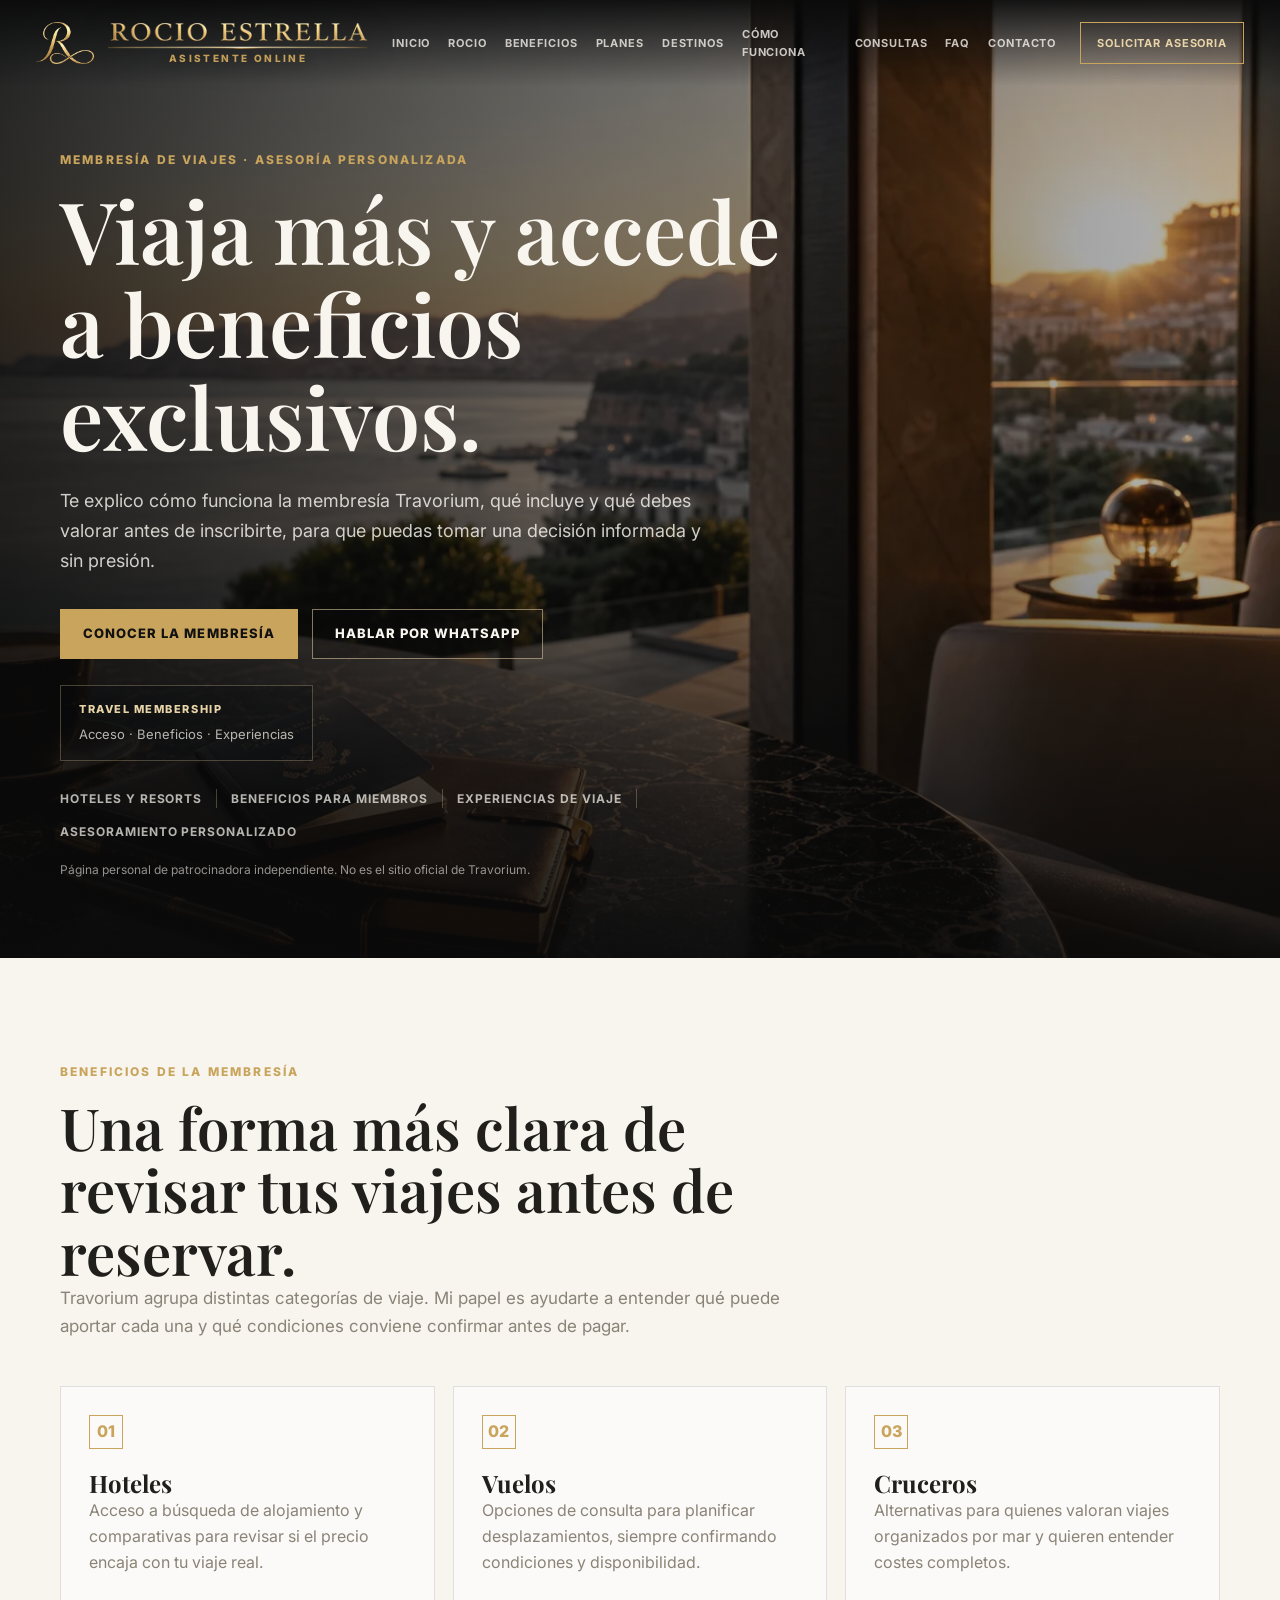
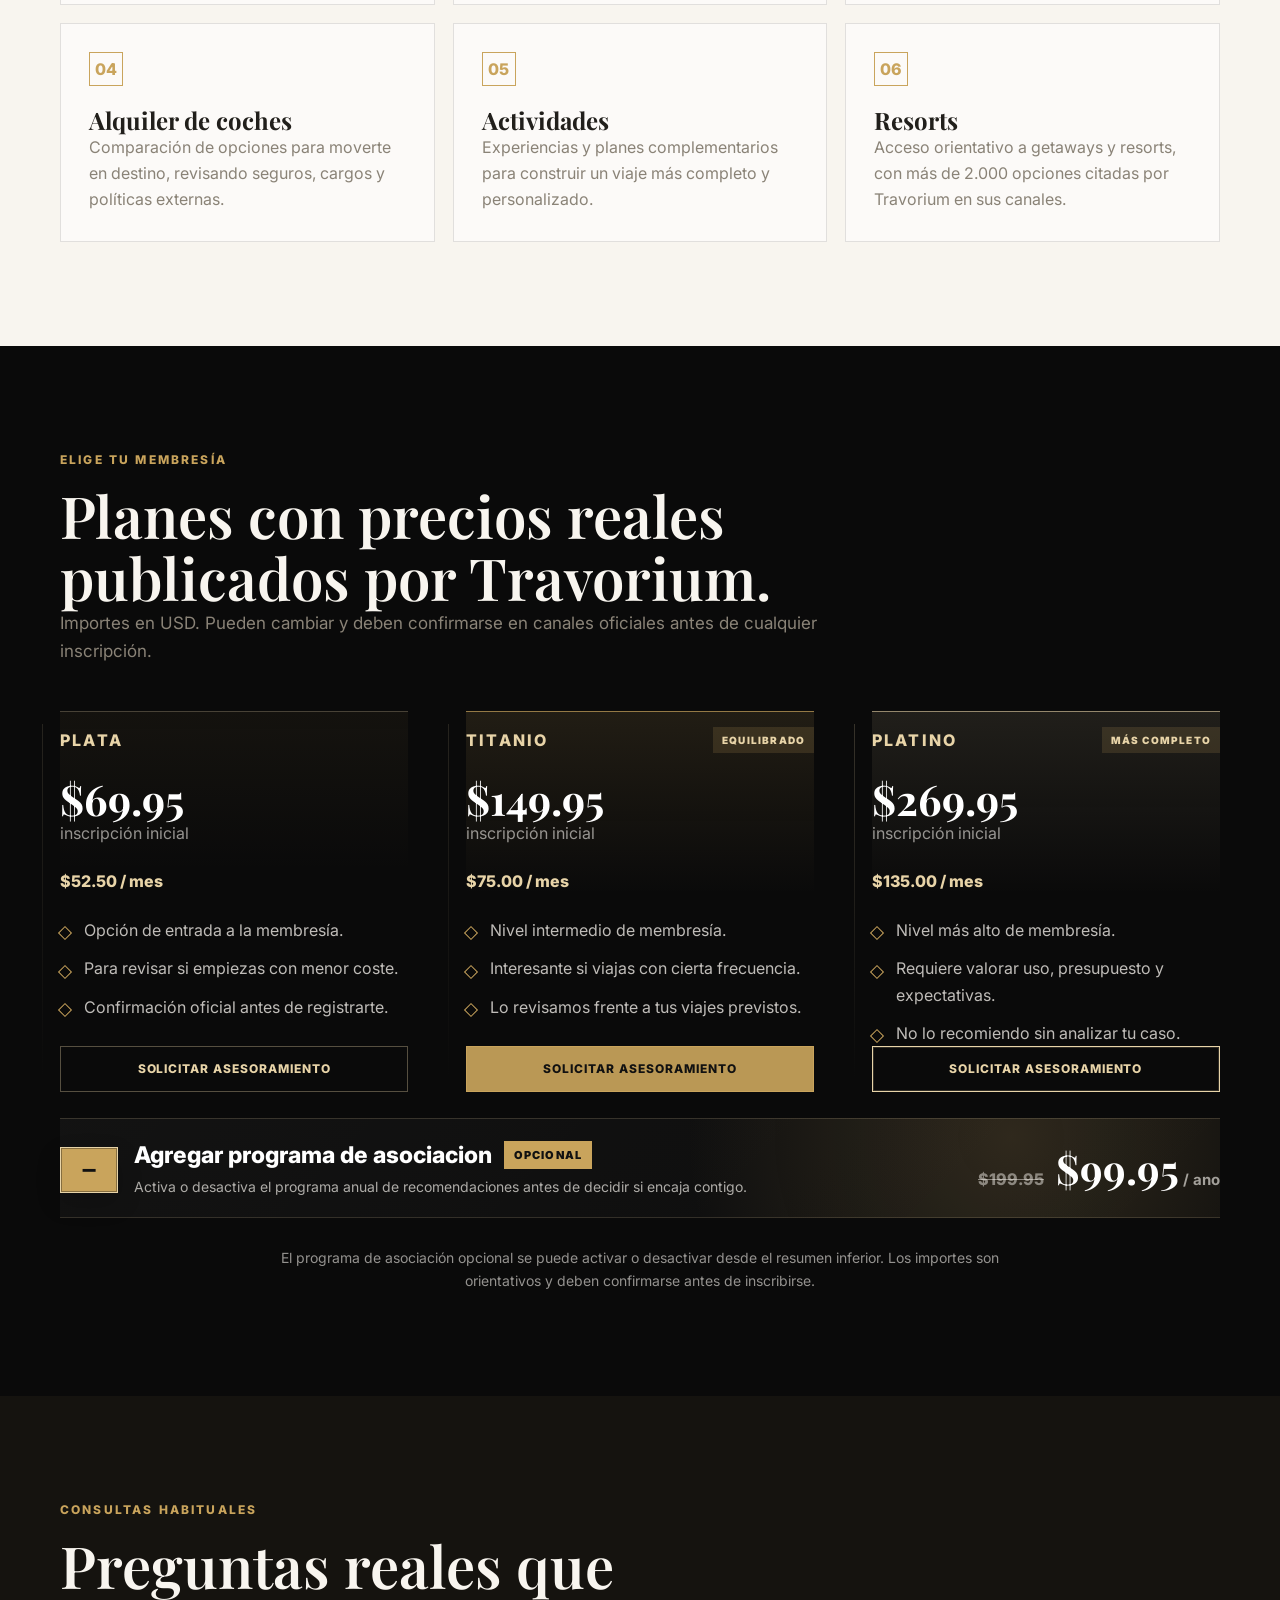
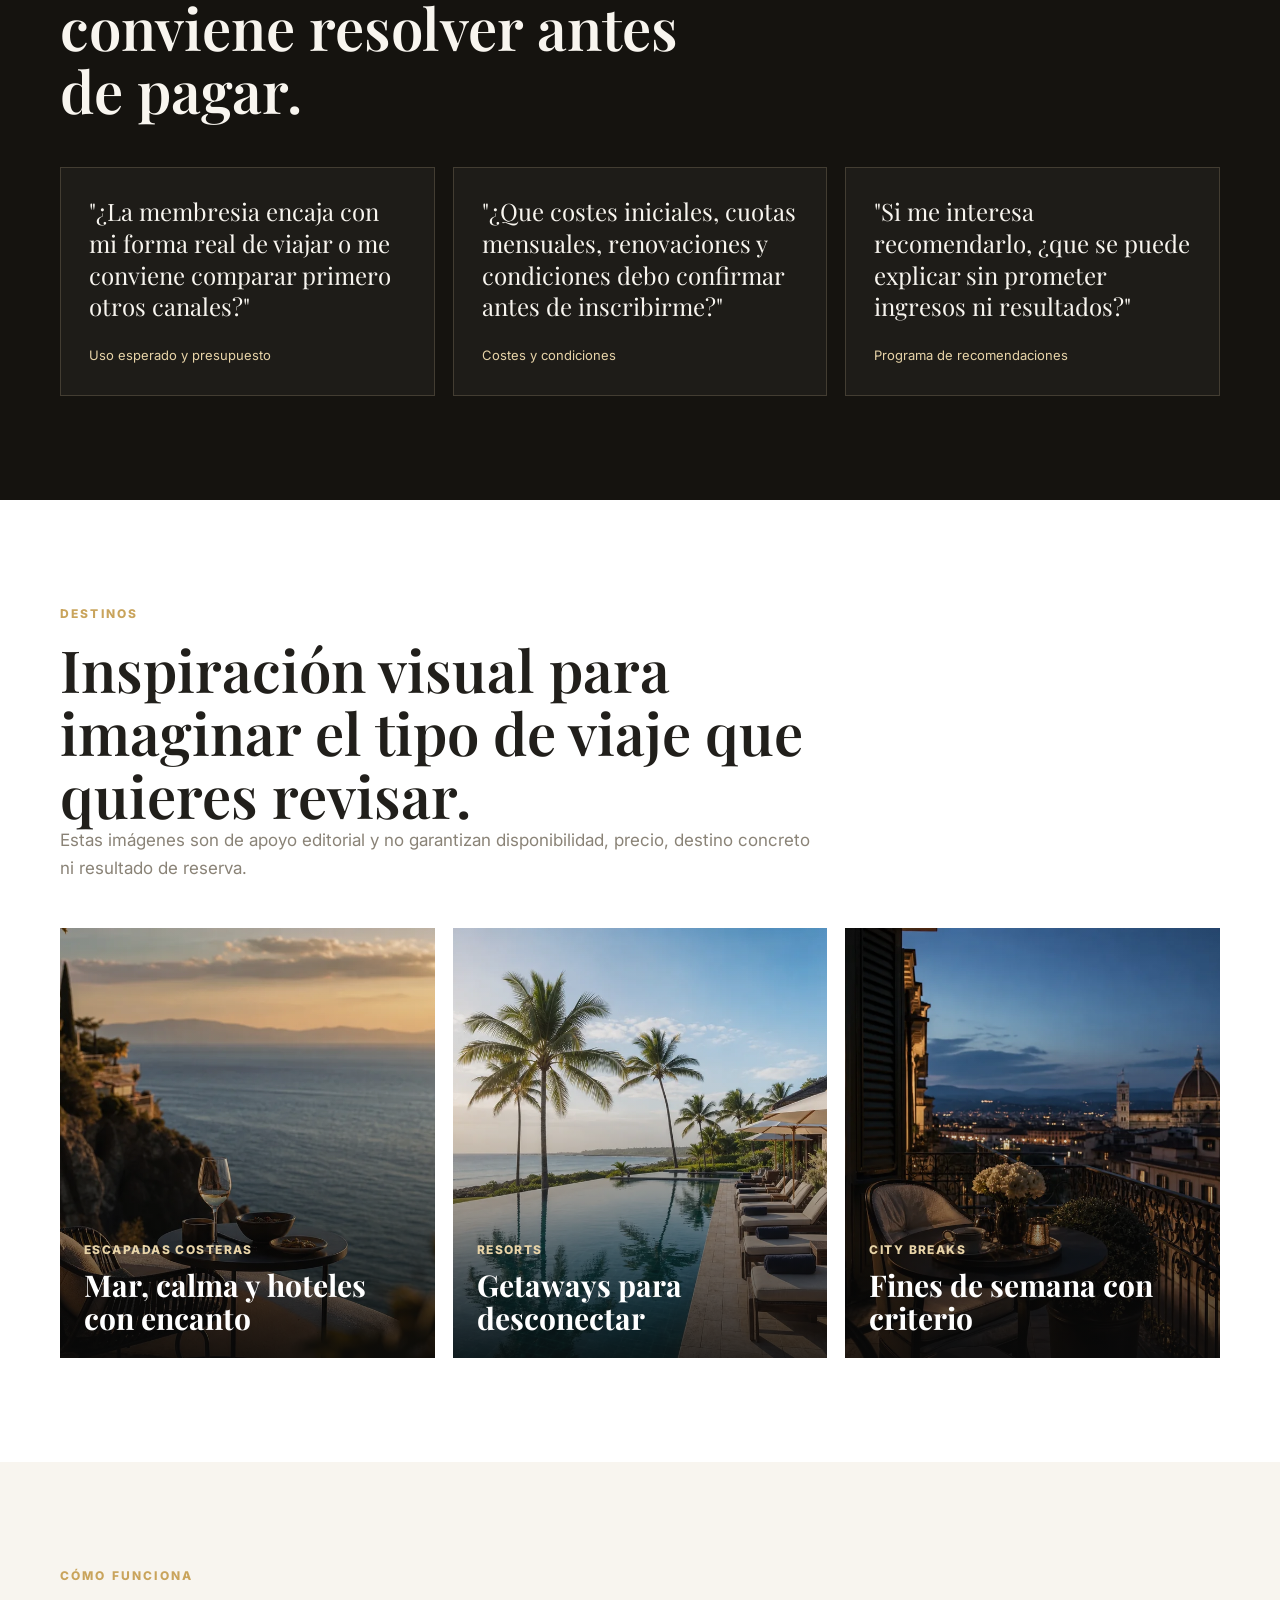
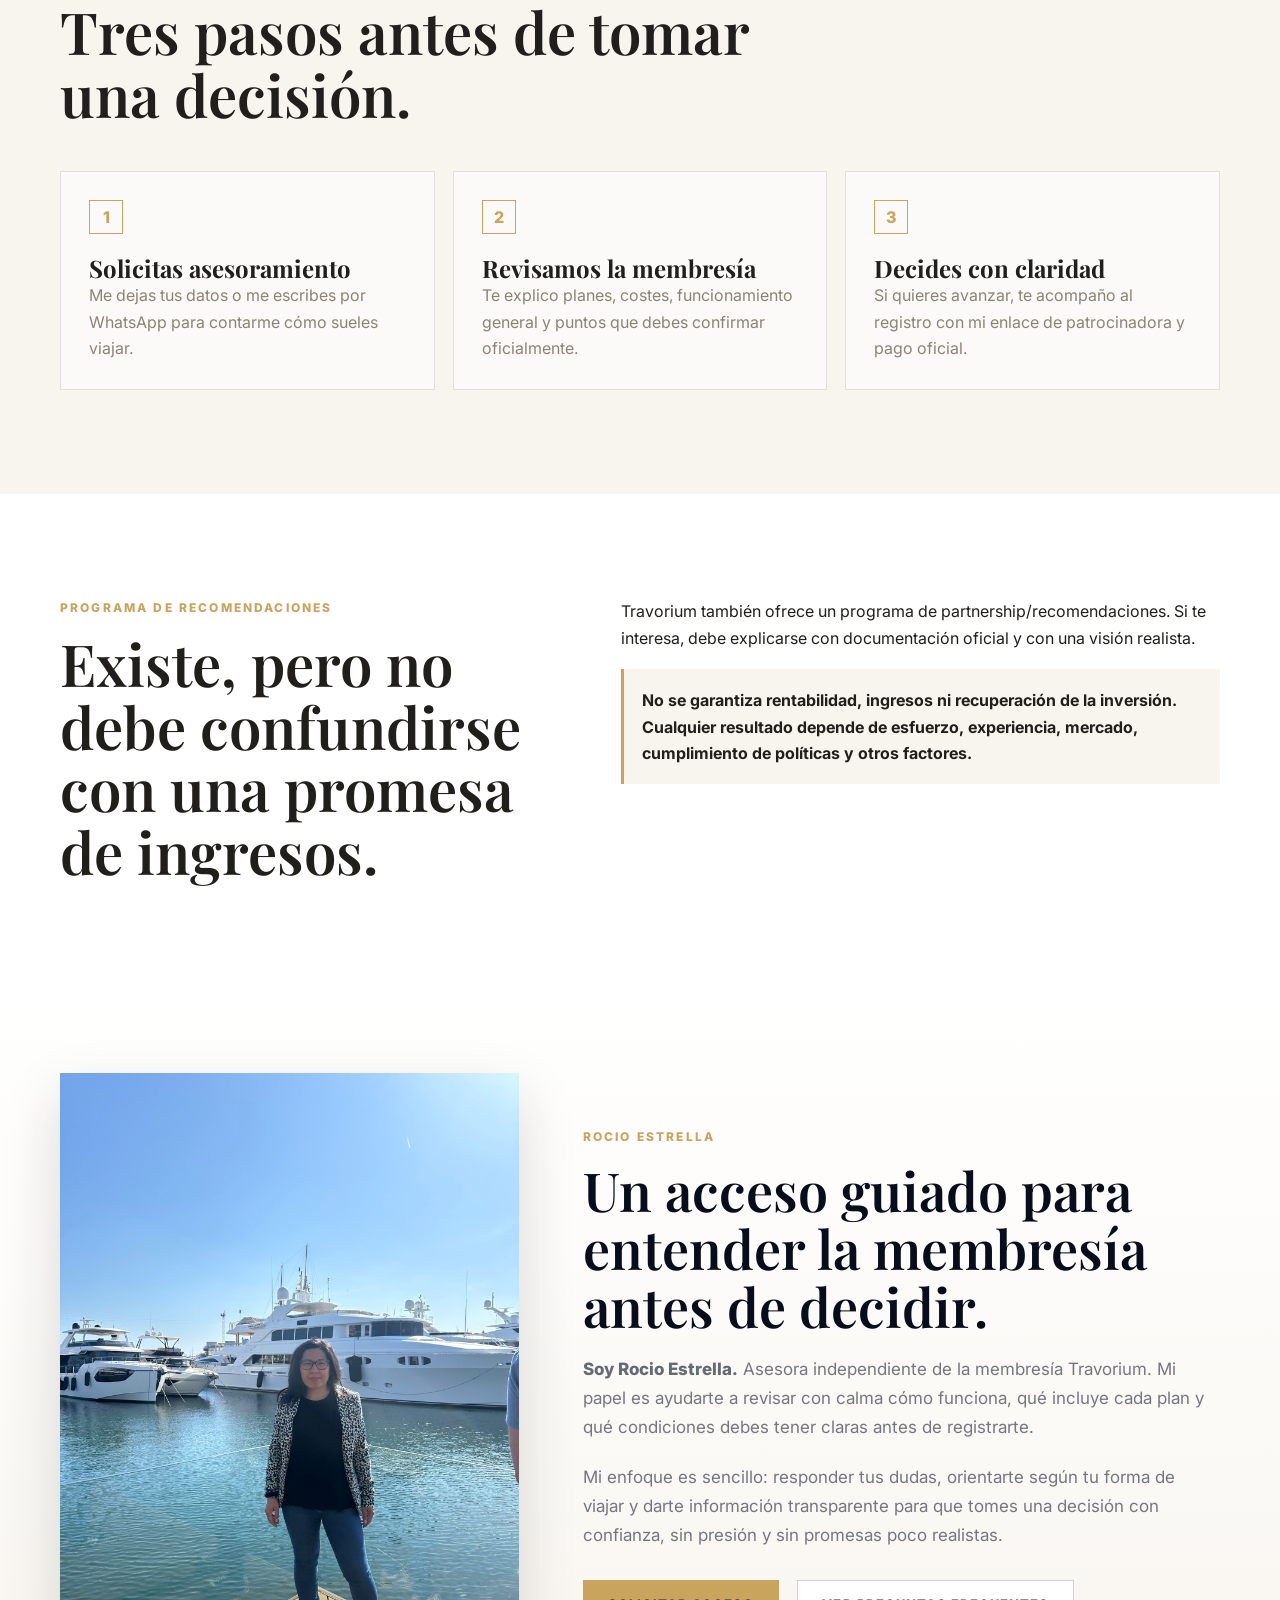
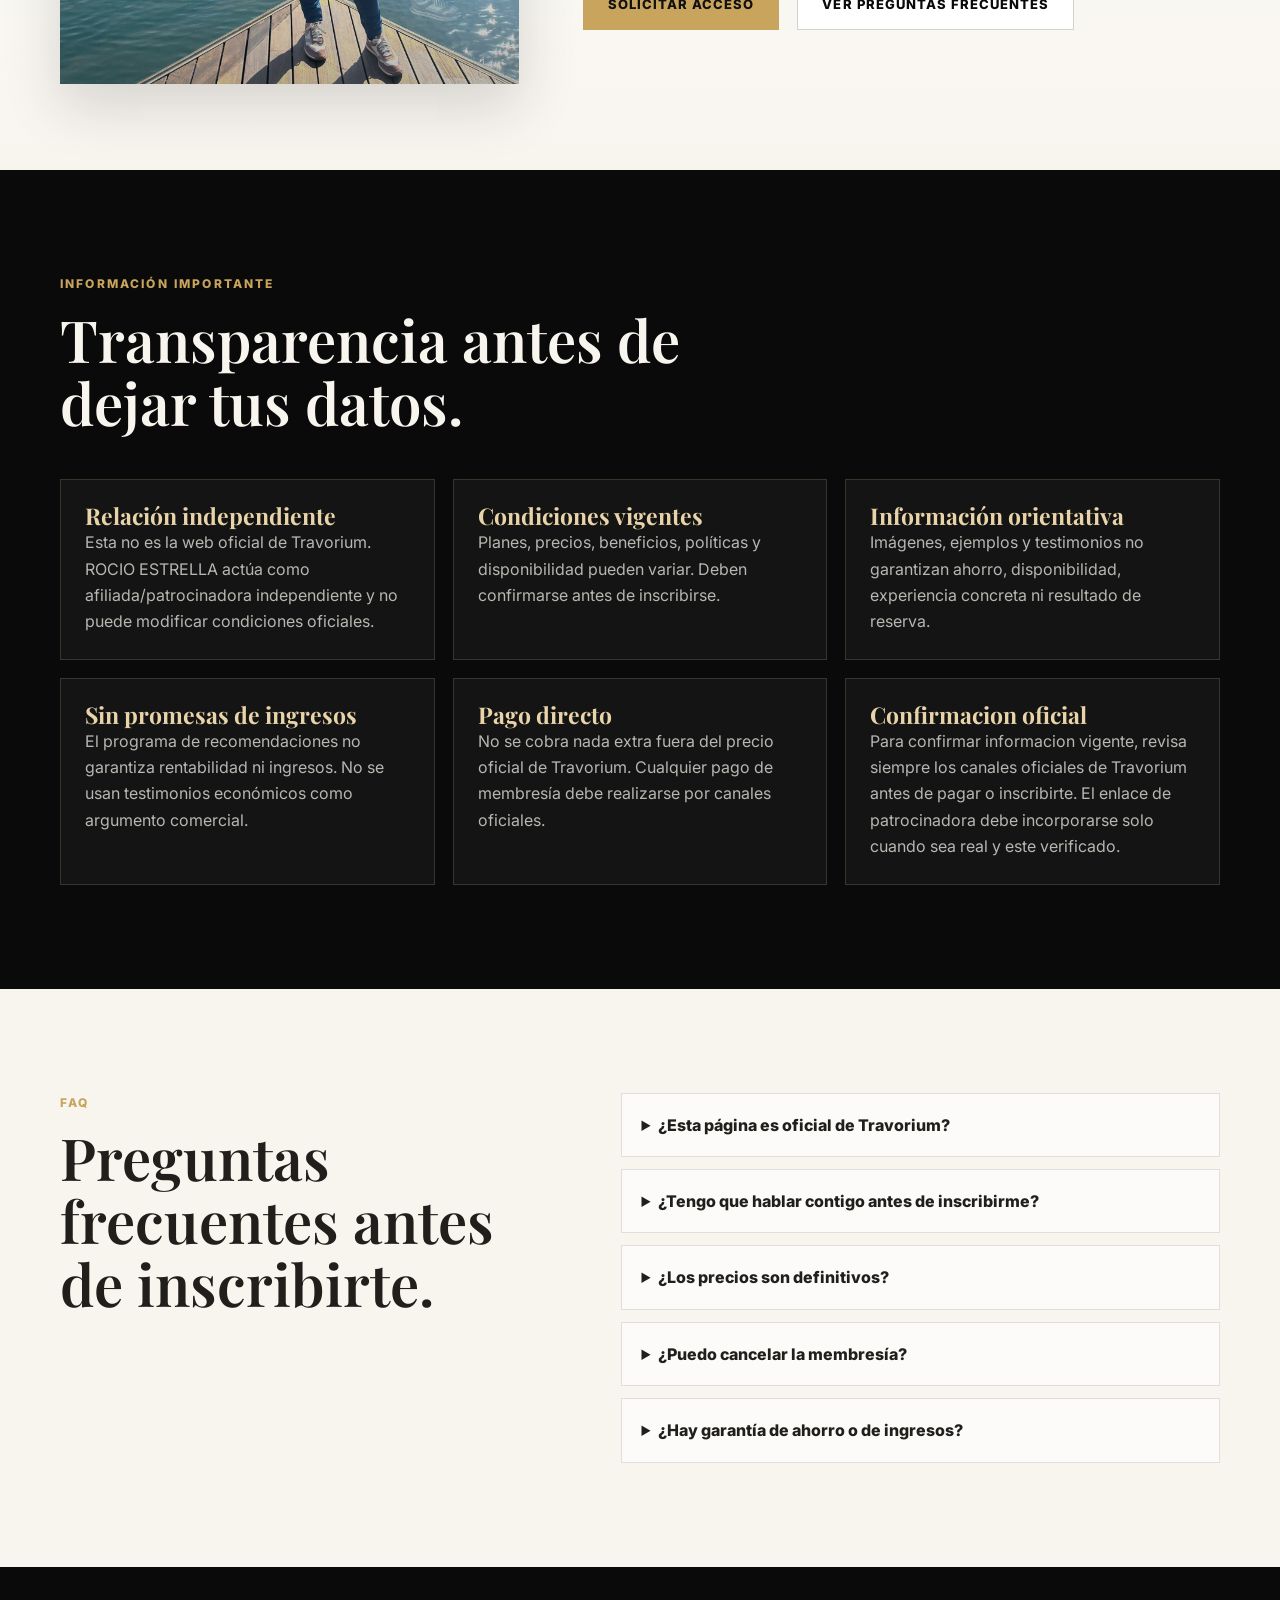
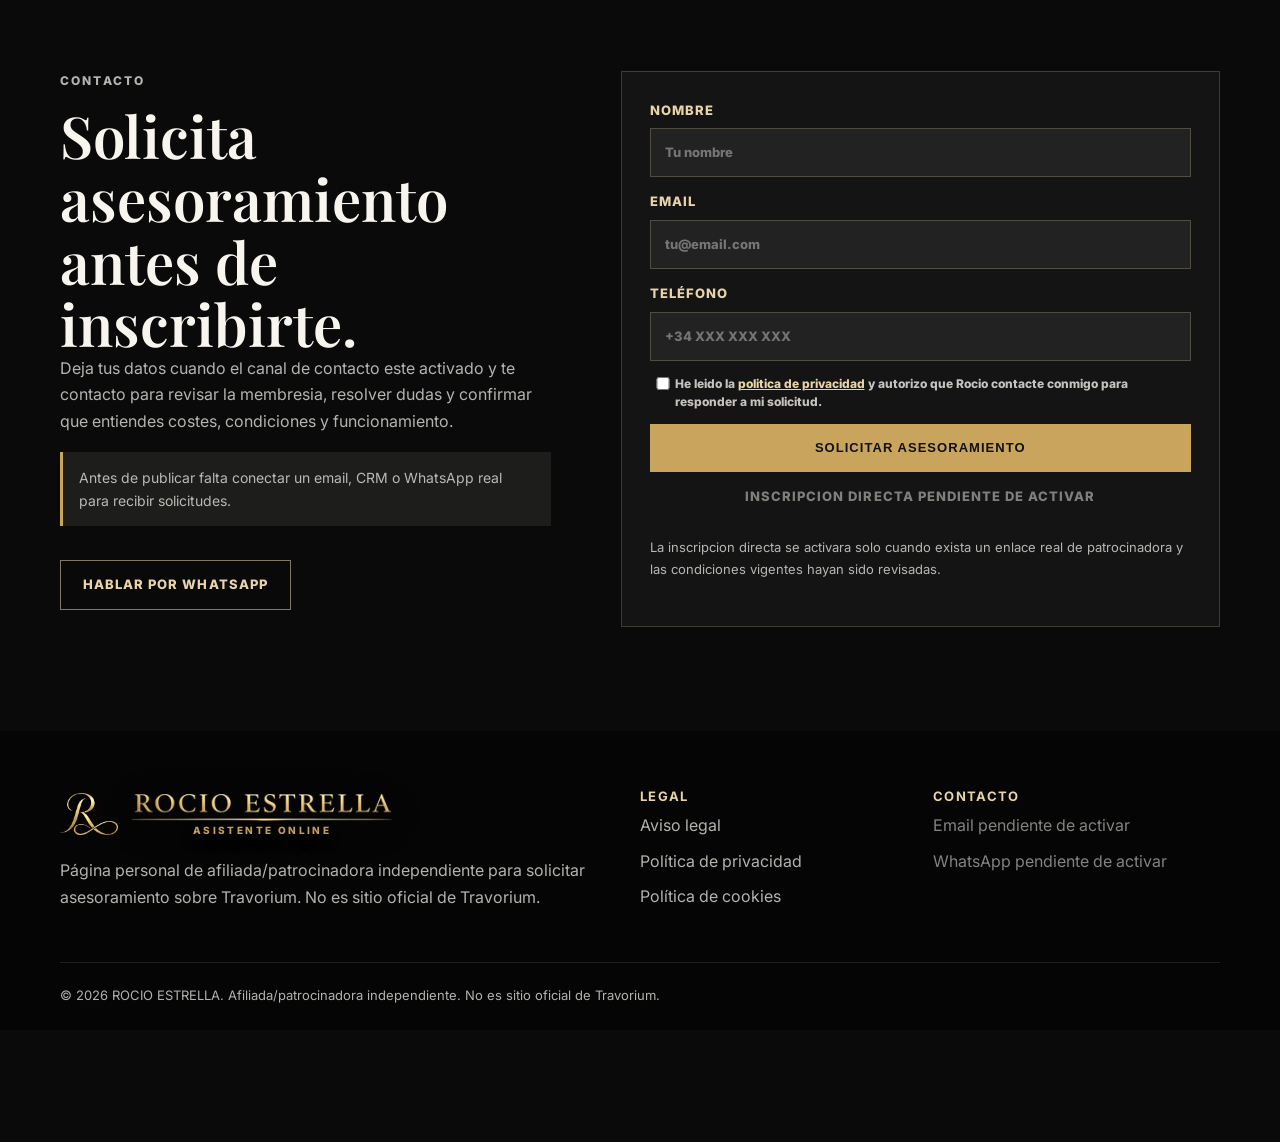
==== index.html @ 83512c73 "Initial Rocio landing" ====
<!DOCTYPE html>
<html lang="es">
<head>
  <meta charset="UTF-8" />
  <meta name="viewport" content="width=device-width, initial-scale=1.0" />
  <title>ROCIO ESTRELLA | Membresía de viajes Travorium</title>
  <meta name="description" content="Landing personal de ROCIO ESTRELLA para solicitar asesoramiento sobre la membresía de viajes Travorium. Sitio de afiliada independiente, no oficial." />
  <link rel="preconnect" href="https://fonts.googleapis.com" />
  <link rel="preconnect" href="https://fonts.gstatic.com" crossorigin />
  <link href="https://fonts.googleapis.com/css2?family=Inter:wght@400;500;600;700;800&family=Playfair+Display:ital,wght@0,500;0,600;1,500&display=swap" rel="stylesheet" />
  <link rel="stylesheet" href="css/style.css?v=20260928-1" />
</head>
<body>
  <!-- Navbar -->
  <header class="site-header" data-header>
    <a class="brand" href="#inicio" aria-label="ROCIO ESTRELLA inicio">
      <span class="brand-mark"><img src="assets/logo-rocio-mark-transparent.png" alt="" /></span>
      <span class="brand-lockup">
        <img class="brand-wordmark" src="assets/logo-rocio-wordmark-transparent.png" alt="ROCIO ESTRELLA" />
        <span class="brand-subtitle">Asistente online</span>
      </span>
    </a>

    <button class="menu-toggle" type="button" aria-label="Abrir menu" aria-expanded="false" data-menu-toggle>
      <span></span><span></span><span></span>
    </button>

    <nav class="main-nav" data-nav>
      <a href="#inicio">Inicio</a>
      <a href="#rocio">Rocio</a>
      <a href="#beneficios">Beneficios</a>
      <a href="#planes">Planes</a>
      <a href="#destinos">Destinos</a>
      <a href="#funciona">Cómo funciona</a>
      <a href="#testimonios">Consultas</a>
      <a href="#faq">FAQ</a>
      <a href="#contacto">Contacto</a>
    </nav>

    <a class="nav-cta" href="#contacto">Solicitar asesoria</a>
  </header>

  <main>
    <!-- Hero -->
    <section class="hero" id="inicio">
      <img class="hero-image" src="assets/hero-travel.webp" alt="Escena elegante de viaje con pasaporte, café y vistas al mar" />
      <div class="hero-overlay"></div>
      <div class="hero-content container">
        <p class="eyebrow">Membresía de viajes · Asesoría personalizada</p>
        <h1>Viaja más y accede a beneficios exclusivos.</h1>
        <p class="hero-copy">Te explico cómo funciona la membresía Travorium, qué incluye y qué debes valorar antes de inscribirte, para que puedas tomar una decisión informada y sin presión.</p>
        <div class="hero-actions">
          <a class="button button-primary" href="#beneficios">Conocer la membresía</a>
          <a class="button button-secondary" href="#" data-whatsapp-link data-whatsapp-number="">Hablar por WhatsApp</a>
        </div>
        <div class="membership-badge" aria-label="Travel membership">
          <span>Travel Membership</span>
          <p>Acceso · Beneficios · Experiencias</p>
        </div>
        <div class="trust-row" aria-label="Beneficios descriptivos de la membresía">
          <span>Hoteles y resorts</span>
          <span>Beneficios para miembros</span>
          <span>Experiencias de viaje</span>
          <span>Asesoramiento personalizado</span>
        </div>
        <p class="hero-disclaimer">Página personal de patrocinadora independiente. No es el sitio oficial de Travorium.</p>
      </div>
    </section>

    <!-- Beneficios -->
    <section class="section section-cream" id="beneficios">
      <div class="container">
        <div class="section-heading">
          <p class="eyebrow">Beneficios de la membresía</p>
          <h2>Una forma más clara de revisar tus viajes antes de reservar.</h2>
          <p>Travorium agrupa distintas categorías de viaje. Mi papel es ayudarte a entender qué puede aportar cada una y qué condiciones conviene confirmar antes de pagar.</p>
        </div>

        <div class="benefit-grid">
          <article>
            <span>01</span>
            <h3>Hoteles</h3>
            <p>Acceso a búsqueda de alojamiento y comparativas para revisar si el precio encaja con tu viaje real.</p>
          </article>
          <article>
            <span>02</span>
            <h3>Vuelos</h3>
            <p>Opciones de consulta para planificar desplazamientos, siempre confirmando condiciones y disponibilidad.</p>
          </article>
          <article>
            <span>03</span>
            <h3>Cruceros</h3>
            <p>Alternativas para quienes valoran viajes organizados por mar y quieren entender costes completos.</p>
          </article>
          <article>
            <span>04</span>
            <h3>Alquiler de coches</h3>
            <p>Comparación de opciones para moverte en destino, revisando seguros, cargos y políticas externas.</p>
          </article>
          <article>
            <span>05</span>
            <h3>Actividades</h3>
            <p>Experiencias y planes complementarios para construir un viaje más completo y personalizado.</p>
          </article>
          <article>
            <span>06</span>
            <h3>Resorts</h3>
            <p>Acceso orientativo a getaways y resorts, con más de 2.000 opciones citadas por Travorium en sus canales.</p>
          </article>
        </div>
      </div>
    </section>

    <!-- Planes -->
    <section class="section dark-section" id="planes">
      <div class="container">
        <div class="section-heading">
          <p class="eyebrow">Elige tu membresía</p>
          <h2>Planes con precios reales publicados por Travorium.</h2>
          <p>Importes en USD. Pueden cambiar y deben confirmarse en canales oficiales antes de cualquier inscripción.</p>
        </div>

        <div class="pricing-panel">
          <div class="plans-grid">
            <article class="plan-card">
              <div class="plan-topline">
                <p class="plan-name">Plata</p>
              </div>
              <strong>$69.95</strong>
              <span>inscripción inicial</span>
              <p class="monthly">$52.50 / mes</p>
              <ul>
                <li>Opción de entrada a la membresía.</li>
                <li>Para revisar si empiezas con menor coste.</li>
                <li>Confirmación oficial antes de registrarte.</li>
              </ul>
              <a class="plan-cta" href="#contacto">Solicitar asesoramiento</a>
            </article>
            <article class="plan-card featured">
              <div class="plan-topline">
                <p class="plan-name">Titanio</p>
                <span>Equilibrado</span>
              </div>
              <strong>$149.95</strong>
              <span>inscripción inicial</span>
              <p class="monthly">$75.00 / mes</p>
              <ul>
                <li>Nivel intermedio de membresía.</li>
                <li>Interesante si viajas con cierta frecuencia.</li>
                <li>Lo revisamos frente a tus viajes previstos.</li>
              </ul>
              <a class="plan-cta" href="#contacto">Solicitar asesoramiento</a>
            </article>
            <article class="plan-card platinum">
              <div class="plan-topline">
                <p class="plan-name">Platino</p>
                <span>Más completo</span>
              </div>
              <strong>$269.95</strong>
              <span>inscripción inicial</span>
              <p class="monthly">$135.00 / mes</p>
              <ul>
                <li>Nivel más alto de membresía.</li>
                <li>Requiere valorar uso, presupuesto y expectativas.</li>
                <li>No lo recomiendo sin analizar tu caso.</li>
              </ul>
              <a class="plan-cta" href="#contacto">Solicitar asesoramiento</a>
            </article>
          </div>

          <article class="association-card price-association-card is-selected">
            <div class="association-option">
              <button class="association-toggle" type="button" aria-pressed="true" data-association-toggle>
                <span class="toggle-symbol" data-toggle-symbol>-</span>
              </button>
              <div>
                <div class="association-title-row">
                  <h3>Agregar programa de asociacion</h3>
                  <span>Opcional</span>
                </div>
                <p>Activa o desactiva el programa anual de recomendaciones antes de decidir si encaja contigo.</p>
              </div>
              <div class="association-price">
                <span class="old-price">$199.95</span>
                <strong>$99.95</strong>
                <small>/ ano</small>
              </div>
            </div>
          </article>

          <p class="pricing-note">El programa de asociación opcional se puede activar o desactivar desde el resumen inferior. Los importes son orientativos y deben confirmarse antes de inscribirse.</p>
        </div>
      </div>
    </section>

    <!-- Consultas habituales -->
    <section class="section testimonial-section" id="testimonios">
      <div class="container">
        <div class="section-heading compact">
          <p class="eyebrow">Consultas habituales</p>
          <h2>Preguntas reales que conviene resolver antes de pagar.</h2>
        </div>
        <div class="testimonial-grid">
          <blockquote>
            <p>"¿La membresia encaja con mi forma real de viajar o me conviene comparar primero otros canales?"</p>
            <cite>Uso esperado y presupuesto</cite>
          </blockquote>
          <blockquote>
            <p>"¿Que costes iniciales, cuotas mensuales, renovaciones y condiciones debo confirmar antes de inscribirme?"</p>
            <cite>Costes y condiciones</cite>
          </blockquote>
          <blockquote>
            <p>"Si me interesa recomendarlo, ¿que se puede explicar sin prometer ingresos ni resultados?"</p>
            <cite>Programa de recomendaciones</cite>
          </blockquote>
        </div>
      </div>
    </section>

    <!-- Destinos -->
    <section class="section destinations-section" id="destinos">
      <div class="container">
        <div class="section-heading">
          <p class="eyebrow">Destinos</p>
          <h2>Inspiración visual para imaginar el tipo de viaje que quieres revisar.</h2>
          <p>Estas imágenes son de apoyo editorial y no garantizan disponibilidad, precio, destino concreto ni resultado de reserva.</p>
        </div>
        <div class="destination-grid">
          <article class="destination-card">
            <img src="assets/destination-coast.webp" alt="Terraza con vistas a la costa mediterránea al atardecer" loading="lazy" />
            <div>
              <span>Escapadas costeras</span>
              <h3>Mar, calma y hoteles con encanto</h3>
            </div>
          </article>
          <article class="destination-card">
            <img src="assets/destination-resort.webp" alt="Resort tropical con piscina y palmeras frente al mar" loading="lazy" />
            <div>
              <span>Resorts</span>
              <h3>Getaways para desconectar</h3>
            </div>
          </article>
          <article class="destination-card">
            <img src="assets/destination-city.webp" alt="Balcón de hotel boutique con vistas a una ciudad europea de noche" loading="lazy" />
            <div>
              <span>City breaks</span>
              <h3>Fines de semana con criterio</h3>
            </div>
          </article>
        </div>
      </div>
    </section>

    <!-- Cómo funciona -->
    <section class="section section-cream" id="funciona">
      <div class="container">
        <div class="section-heading">
          <p class="eyebrow">Cómo funciona</p>
          <h2>Tres pasos antes de tomar una decisión.</h2>
        </div>
        <div class="steps">
          <article>
            <span>1</span>
            <h3>Solicitas asesoramiento</h3>
            <p>Me dejas tus datos o me escribes por WhatsApp para contarme cómo sueles viajar.</p>
          </article>
          <article>
            <span>2</span>
            <h3>Revisamos la membresía</h3>
            <p>Te explico planes, costes, funcionamiento general y puntos que debes confirmar oficialmente.</p>
          </article>
          <article>
            <span>3</span>
            <h3>Decides con claridad</h3>
            <p>Si quieres avanzar, te acompaño al registro con mi enlace de patrocinadora y pago oficial.</p>
          </article>
        </div>
      </div>
    </section>

    <!-- Programa de recomendaciones -->
    <section class="section slim-section">
      <div class="container two-column">
        <div>
          <p class="eyebrow">Programa de recomendaciones</p>
          <h2>Existe, pero no debe confundirse con una promesa de ingresos.</h2>
        </div>
        <div>
          <p>Travorium también ofrece un programa de partnership/recomendaciones. Si te interesa, debe explicarse con documentación oficial y con una visión realista.</p>
          <p class="disclaimer">No se garantiza rentabilidad, ingresos ni recuperación de la inversión. Cualquier resultado depende de esfuerzo, experiencia, mercado, cumplimiento de políticas y otros factores.</p>
        </div>
      </div>
    </section>

    <!-- Rocio Estrella -->
    <section class="section advisor-section" id="rocio">
      <div class="container advisor-layout">
        <figure class="advisor-photo">
          <img src="assets/rocio-marina.jpeg" alt="Rocio Estrella en un puerto deportivo con yates" loading="lazy" />
        </figure>
        <div class="advisor-copy">
          <p class="eyebrow">Rocio Estrella</p>
          <h2>Un acceso guiado para entender la membresía antes de decidir.</h2>
          <p><strong>Soy Rocio Estrella.</strong> Asesora independiente de la membresía Travorium. Mi papel es ayudarte a revisar con calma cómo funciona, qué incluye cada plan y qué condiciones debes tener claras antes de registrarte.</p>
          <p>Mi enfoque es sencillo: responder tus dudas, orientarte según tu forma de viajar y darte información transparente para que tomes una decisión con confianza, sin presión y sin promesas poco realistas.</p>
          <div class="advisor-actions">
            <a class="button button-primary" href="#contacto">Solicitar acceso</a>
            <a class="button button-outline-dark" href="#faq">Ver preguntas frecuentes</a>
          </div>
        </div>
      </div>
    </section>

    <!-- Transparencia -->
    <section class="section transparency" id="transparencia">
      <div class="container">
        <div class="section-heading compact">
          <p class="eyebrow">Información importante</p>
          <h2>Transparencia antes de dejar tus datos.</h2>
        </div>
        <div class="transparency-grid">
          <article><h3>Relación independiente</h3><p>Esta no es la web oficial de Travorium. ROCIO ESTRELLA actúa como afiliada/patrocinadora independiente y no puede modificar condiciones oficiales.</p></article>
          <article><h3>Condiciones vigentes</h3><p>Planes, precios, beneficios, políticas y disponibilidad pueden variar. Deben confirmarse antes de inscribirse.</p></article>
          <article><h3>Información orientativa</h3><p>Imágenes, ejemplos y testimonios no garantizan ahorro, disponibilidad, experiencia concreta ni resultado de reserva.</p></article>
          <article><h3>Sin promesas de ingresos</h3><p>El programa de recomendaciones no garantiza rentabilidad ni ingresos. No se usan testimonios económicos como argumento comercial.</p></article>
          <article><h3>Pago directo</h3><p>No se cobra nada extra fuera del precio oficial de Travorium. Cualquier pago de membresía debe realizarse por canales oficiales.</p></article>
          <article><h3>Confirmacion oficial</h3><p>Para confirmar informacion vigente, revisa siempre los canales oficiales de Travorium antes de pagar o inscribirte. El enlace de patrocinadora debe incorporarse solo cuando sea real y este verificado.</p></article>
        </div>
      </div>
    </section>

    <!-- FAQ -->
    <section class="section section-cream" id="faq">
      <div class="container faq-layout">
        <div>
          <p class="eyebrow">FAQ</p>
          <h2>Preguntas frecuentes antes de inscribirte.</h2>
        </div>
        <div class="faq-list">
          <details>
            <summary>¿Esta página es oficial de Travorium?</summary>
            <p>No. Es una landing personal de ROCIO ESTRELLA como afiliada/patrocinadora independiente. La información oficial debe confirmarse en Travorium.</p>
          </details>
          <details>
            <summary>¿Tengo que hablar contigo antes de inscribirme?</summary>
            <p>No es obligatorio, pero sí recomendable. El objetivo de esta página es que entiendas si la membresía encaja contigo antes de pagar.</p>
          </details>
          <details>
            <summary>¿Los precios son definitivos?</summary>
            <p>Son los precios publicados en la FAQ oficial consultada: Plata, Titanio y Platino. Pueden cambiar y deben confirmarse antes de inscribirte.</p>
          </details>
          <details>
            <summary>¿Puedo cancelar la membresía?</summary>
            <p>Según la FAQ oficial consultada, la cancelación se gestiona desde el backoffice de Travorium. Confirma siempre la política vigente.</p>
          </details>
          <details>
            <summary>¿Hay garantía de ahorro o de ingresos?</summary>
            <p>No. No se debe asumir ahorro garantizado ni ingresos garantizados. Hay que revisar el uso real de viaje y la documentación oficial.</p>
          </details>
        </div>
      </div>
    </section>

    <!-- CTA final -->
    <section class="section final-cta" id="contacto">
      <div class="container contact-grid">
        <div>
          <p class="eyebrow">Contacto</p>
          <h2>Solicita asesoramiento antes de inscribirte.</h2>
          <p>Deja tus datos cuando el canal de contacto este activado y te contacto para revisar la membresia, resolver dudas y confirmar que entiendes costes, condiciones y funcionamiento.</p>
          <p class="form-note">Antes de publicar falta conectar un email, CRM o WhatsApp real para recibir solicitudes.</p>
          <a class="button button-secondary light" href="#" data-whatsapp-link data-whatsapp-number="">Hablar por WhatsApp</a>
        </div>

        <form class="contact-form" action="#" method="post" data-lead-form>
          <label>Nombre
            <input type="text" name="nombre" placeholder="Tu nombre" required />
          </label>
          <label>Email
            <input type="email" name="email" placeholder="tu@email.com" required />
          </label>
          <label>Teléfono
            <input type="tel" name="telefono" placeholder="+34 XXX XXX XXX" required />
          </label>
          <label class="check">
            <input type="checkbox" required />
            <span>He leido la <a href="privacidad.html">politica de privacidad</a> y autorizo que Rocio contacte conmigo para responder a mi solicitud.</span>
          </label>
          <button class="button button-primary full" type="submit">Solicitar asesoramiento</button>
          <p class="form-status" data-form-status role="status" aria-live="polite"></p>
          <span class="direct-link disabled-link">Inscripcion directa pendiente de activar</span>
          <p class="microcopy">La inscripcion directa se activara solo cuando exista un enlace real de patrocinadora y las condiciones vigentes hayan sido revisadas.</p>
        </form>
      </div>
    </section>
  </main>

  <!-- Sticky price summary -->
  <aside class="sticky-price-bar is-selected" aria-label="Resumen orientativo de precio">
    <div class="sticky-price-inner">
      <div class="sticky-plan">
        <span>Membresía Platino</span>
        <strong>$269.95 + $135.00/mes</strong>
      </div>
      <button class="sticky-association-toggle" type="button" aria-pressed="true" data-association-toggle>
        <span data-toggle-symbol>−</span>
        <b data-association-pill>Asociación $99.95/año</b>
      </button>
      <div class="sticky-total" data-price-summary data-base-price="269.95" data-association-price="99.95">
        <span>Total orientativo</span>
        <strong data-total-price>$369.90</strong>
      </div>
      <a class="button button-primary sticky-cta" href="#contacto">Solicitar asesoramiento</a>
    </div>
  </aside>

  <!-- Footer -->
  <footer class="site-footer">
    <div class="container footer-grid">
      <div>
        <a class="brand footer-brand" href="#inicio">
          <span class="brand-mark"><img src="assets/logo-rocio-mark-transparent.png" alt="" /></span>
          <span class="brand-lockup">
            <img class="brand-wordmark" src="assets/logo-rocio-wordmark-transparent.png" alt="ROCIO ESTRELLA" />
            <span class="brand-subtitle">Asistente online</span>
          </span>
        </a>
        <p>Página personal de afiliada/patrocinadora independiente para solicitar asesoramiento sobre Travorium. No es sitio oficial de Travorium.</p>
      </div>
      <div>
        <h3>Legal</h3>
        <a href="aviso-legal.html">Aviso legal</a>
        <a href="privacidad.html">Política de privacidad</a>
        <a href="cookies.html">Política de cookies</a>
      </div>
      <div>
        <h3>Contacto</h3>
        <span class="footer-muted">Email pendiente de activar</span>
        <span class="footer-muted">WhatsApp pendiente de activar</span>
      </div>
    </div>
    <p class="copyright">© 2026 ROCIO ESTRELLA. Afiliada/patrocinadora independiente. No es sitio oficial de Travorium.</p>
  </footer>

  <script src="js/script.js?v=20260928-1"></script>
</body>
</html>
---- css/style.css ----
:root {
  --color-black: #0A0A0A;
  --color-gold: #C9A45C;
  --color-gold-light: #E8D4A8;
  --color-cream: #F8F5EF;
  --color-text-muted: #8A8377;
  --color-ink: #211F1B;
  --color-line: rgba(201, 164, 92, 0.22);
  --font-serif: "Playfair Display", Georgia, serif;
  --font-sans: "Inter", Arial, sans-serif;
}

/* Base */
* { box-sizing: border-box; }
html { scroll-behavior: smooth; }
body {
  margin: 0;
  padding-bottom: 112px;
  background: var(--color-black);
  color: var(--color-ink);
  font-family: var(--font-sans);
  line-height: 1.65;
}

img { max-width: 100%; display: block; }
a { color: inherit; }
.container { width: min(1160px, calc(100% - 40px)); margin: 0 auto; }

/* Navbar */
.site-header {
  position: fixed;
  inset: 0 0 auto;
  z-index: 20;
  display: flex;
  align-items: center;
  gap: 24px;
  padding: 18px 36px;
  color: var(--color-cream);
  background: linear-gradient(to bottom, rgba(10, 10, 10, 0.92), rgba(10, 10, 10, 0.45), transparent);
  transition: background 220ms ease, border-color 220ms ease;
}

.site-header.is-scrolled {
  background: rgba(10, 10, 10, 0.94);
  border-bottom: 1px solid rgba(232, 212, 168, 0.14);
  backdrop-filter: blur(16px);
}

.brand {
  display: inline-grid;
  grid-template-columns: 58px 260px;
  align-items: center;
  gap: 14px;
  text-decoration: none;
  min-width: max-content;
}

.brand-mark {
  width: 58px;
  height: 50px;
  display: grid;
  place-items: center;
  overflow: visible;
}

.brand-mark img {
  width: 100%;
  height: 100%;
  object-fit: contain;
}

.brand-wordmark {
  display: block;
  width: 260px;
  max-width: 36vw;
  height: auto;
  filter: drop-shadow(0 8px 18px rgba(0, 0, 0, 0.32));
}

.brand-lockup {
  display: grid;
  gap: 4px;
  justify-items: center;
}

.brand-subtitle {
  width: 100%;
  color: var(--color-gold);
  font-size: 10px;
  font-weight: 800;
  letter-spacing: 0.24em;
  line-height: 1;
  text-align: center;
  text-transform: uppercase;
  text-shadow: 0 8px 18px rgba(0, 0, 0, 0.32);
}

.main-nav {
  display: flex;
  align-items: center;
  justify-content: center;
  gap: 18px;
  flex: 1;
}

.main-nav a,
.nav-cta {
  color: rgba(248, 245, 239, 0.78);
  font-size: 11px;
  font-weight: 700;
  letter-spacing: 0.08em;
  text-decoration: none;
  text-transform: uppercase;
}

.main-nav a:hover { color: var(--color-gold-light); }
.nav-cta {
  padding: 11px 16px;
  border: 1px solid var(--color-gold);
  color: var(--color-gold-light);
}

.menu-toggle {
  display: none;
  width: 42px;
  height: 42px;
  border: 1px solid rgba(232, 212, 168, 0.3);
  background: transparent;
}

.menu-toggle span {
  display: block;
  width: 18px;
  height: 2px;
  margin: 4px auto;
  background: var(--color-gold-light);
}

/* Hero */
.hero {
  position: relative;
  min-height: 92vh;
  display: grid;
  align-items: end;
  color: var(--color-cream);
  padding: 150px 0 78px;
  overflow: hidden;
}

.hero-image,
.hero-overlay {
  position: absolute;
  inset: 0;
  width: 100%;
  height: 100%;
}

.hero-image {
  object-fit: cover;
}

.hero-overlay {
  background:
    linear-gradient(90deg, rgba(10, 10, 10, 0.86) 0%, rgba(10, 10, 10, 0.56) 46%, rgba(10, 10, 10, 0.28) 100%),
    linear-gradient(0deg, rgba(10, 10, 10, 0.82) 0%, transparent 45%);
}

.hero-content { position: relative; z-index: 1; max-width: 840px; margin-left: max(20px, calc((100vw - 1160px) / 2)); }
.eyebrow {
  margin: 0 0 14px;
  color: var(--color-gold);
  font-size: 12px;
  font-weight: 800;
  letter-spacing: 0.18em;
  text-transform: uppercase;
}

h1, h2, h3 { margin: 0; font-family: var(--font-serif); line-height: 1.08; letter-spacing: 0; }
h1 { max-width: 780px; font-size: clamp(46px, 7vw, 86px); font-weight: 600; }
.hero h1 { max-width: 720px; }
h2 { color: inherit; font-size: clamp(34px, 4.6vw, 58px); font-weight: 600; }
h3 { font-size: 24px; }
p { margin: 0 0 18px; }

.hero-copy {
  max-width: 660px;
  margin-top: 24px;
  color: rgba(248, 245, 239, 0.82);
  font-size: 18px;
}

.hero-actions,
.trust-row {
  display: flex;
  align-items: center;
  flex-wrap: wrap;
  gap: 14px;
}

.hero-actions { margin-top: 34px; }
.button {
  display: inline-flex;
  align-items: center;
  justify-content: center;
  min-height: 48px;
  padding: 13px 22px;
  border: 1px solid transparent;
  font-size: 13px;
  font-weight: 800;
  letter-spacing: 0.08em;
  text-decoration: none;
  text-transform: uppercase;
  cursor: pointer;
}

.button-primary { background: var(--color-gold); color: #111; }
.button-secondary { border-color: rgba(232, 212, 168, 0.55); color: var(--color-cream); background: rgba(10, 10, 10, 0.26); }
.button-outline-dark {
  border-color: rgba(33, 31, 27, 0.2);
  color: var(--color-black);
  background: #fff;
}
.button-subtle {
  min-height: auto;
  padding: 6px 2px;
  border: 0;
  color: rgba(248, 245, 239, 0.6);
  background: transparent;
  font-size: 10px;
  font-weight: 600;
  letter-spacing: 0.04em;
}

.button-subtle:hover {
  color: var(--color-cream);
  text-decoration: underline;
  text-underline-offset: 5px;
}

.button-secondary.light { margin-top: 16px; color: var(--color-gold-light); }
.button.full { width: 100%; }
.button:hover { transform: translateY(-1px); }

.membership-badge {
  width: fit-content;
  max-width: 100%;
  margin-top: 26px;
  padding: 14px 18px;
  border: 1px solid rgba(232, 212, 168, 0.28);
  background: rgba(7, 10, 13, 0.34);
  color: var(--color-cream);
}

.membership-badge span {
  display: block;
  color: var(--color-gold-light);
  font-size: 11px;
  font-weight: 800;
  letter-spacing: 0.14em;
  text-transform: uppercase;
}

.membership-badge p {
  margin: 6px 0 0;
  color: rgba(248, 245, 239, 0.72);
  font-size: 13px;
}

.trust-row {
  margin-top: 28px;
  color: rgba(248, 245, 239, 0.72);
  font-size: 12px;
  font-weight: 700;
  letter-spacing: 0.08em;
  text-transform: uppercase;
}

.trust-row span { padding-right: 14px; border-right: 1px solid rgba(232, 212, 168, 0.28); }
.trust-row span:last-child { border-right: 0; }

.hero-disclaimer {
  max-width: 560px;
  margin: 18px 0 0;
  color: rgba(248, 245, 239, 0.58);
  font-size: 12px;
}

/* Sections */
.section { padding: 104px 0; background: #fff; }
.section-cream { background: var(--color-cream); }
.dark-section, .final-cta, .transparency { background: var(--color-black); color: var(--color-cream); }
.testimonial-section { background: #15130F; color: var(--color-cream); }
.slim-section { background: #fff; }
.contact-grid,
.two-column,
.faq-layout {
  display: grid;
  grid-template-columns: 0.9fr 1.1fr;
  gap: 70px;
  align-items: center;
}

.section-heading {
  max-width: 760px;
  margin-bottom: 46px;
}

.section-heading.compact { max-width: 680px; }
.section-heading p:not(.eyebrow) { color: var(--color-text-muted); font-size: 17px; }

/* Advisor */
.advisor-section {
  background:
    linear-gradient(180deg, #fff 0%, var(--color-cream) 100%);
  padding: 86px 0;
}

.advisor-layout {
  display: grid;
  grid-template-columns: minmax(280px, 0.72fr) minmax(0, 1fr);
  gap: clamp(32px, 5vw, 66px);
  align-items: center;
}

.advisor-copy {
  max-width: 680px;
}

.advisor-copy h2 {
  max-width: 680px;
  color: #070D1A;
  font-family: var(--font-serif);
  font-size: clamp(34px, 4.2vw, 54px);
  font-weight: 600;
  line-height: 1.08;
}

.advisor-copy p:not(.eyebrow) {
  max-width: 650px;
  margin-top: 20px;
  margin-bottom: 0;
  color: #74777F;
  font-size: 17px;
  line-height: 1.72;
}

.advisor-copy strong {
  color: #666A72;
  font-weight: 800;
}

.advisor-actions {
  display: flex;
  flex-wrap: wrap;
  gap: 18px;
  margin-top: 30px;
}

.advisor-actions .button {
  min-height: 50px;
  padding-inline: 24px;
  border-radius: 0;
  font-size: 13px;
  letter-spacing: 0.08em;
  text-transform: uppercase;
}

.advisor-photo {
  position: relative;
  min-height: 460px;
  margin: 0;
  overflow: hidden;
  background: #111;
  box-shadow: 0 22px 54px rgba(33, 31, 27, 0.16);
}

.advisor-photo::after {
  content: "";
  position: absolute;
  inset: 0;
  background: linear-gradient(180deg, transparent 64%, rgba(10, 10, 10, 0.28));
  pointer-events: none;
}

.advisor-photo img {
  width: 100%;
  height: 100%;
  min-height: 460px;
  object-fit: cover;
  object-position: 52% 46%;
}

/* Benefits, plans and cards */
.benefit-grid,
.plans-grid,
.testimonial-grid,
.destination-grid,
.steps,
.transparency-grid {
  display: grid;
  gap: 18px;
}

.benefit-grid { grid-template-columns: repeat(3, 1fr); }
.benefit-grid article,
.steps article {
  padding: 28px;
  border: 1px solid rgba(33, 31, 27, 0.12);
  background: rgba(255, 255, 255, 0.56);
}

.benefit-grid span,
.steps span {
  display: inline-grid;
  place-items: center;
  width: 34px;
  height: 34px;
  margin-bottom: 22px;
  border: 1px solid var(--color-gold);
  color: var(--color-gold);
  font-weight: 800;
}

.benefit-grid p,
.steps p { color: var(--color-text-muted); margin-bottom: 0; }

.pricing-panel {
  position: relative;
}

.plans-grid {
  grid-template-columns: repeat(3, 1fr);
  align-items: stretch;
  gap: clamp(36px, 4.5vw, 72px);
}

.plan-card {
  position: relative;
  display: flex;
  min-height: 380px;
  flex-direction: column;
  padding: 14px 0 0;
  border: 0;
  border-top: 1px solid rgba(232, 212, 168, 0.28);
  background:
    linear-gradient(180deg, rgba(201, 164, 92, 0.055), transparent 42%);
  box-shadow: none;
  overflow: visible;
  transition: transform 220ms ease, border-color 220ms ease, box-shadow 220ms ease;
}

.pricing-note {
  max-width: 760px;
  margin: 28px auto 0;
  color: rgba(248, 245, 239, 0.58);
  font-size: 14px;
  text-align: center;
}

.plan-card::before {
  display: none;
}

.plan-card::after {
  content: "";
  position: absolute;
  inset: 12px auto 12px -18px;
  width: 1px;
  background: linear-gradient(180deg, rgba(232, 212, 168, 0.32), transparent);
  opacity: 0.4;
}

.plan-card:hover {
  transform: translateY(-3px);
  border-color: rgba(232, 212, 168, 0.56);
  box-shadow: none;
}

.plan-card.featured {
  z-index: 1;
  background:
    linear-gradient(180deg, rgba(201, 164, 92, 0.12), transparent 48%);
  border-color: rgba(201, 164, 92, 0.72);
  box-shadow: none;
}

.plan-card.platinum {
  background:
    linear-gradient(180deg, rgba(232, 212, 168, 0.1), transparent 48%);
  border-color: rgba(232, 212, 168, 0.62);
}

.plan-card.platinum::before {
  display: none;
}

.plan-card.platinum::after {
  background: linear-gradient(180deg, rgba(232, 212, 168, 0.5), transparent);
}

.plan-card.featured::before {
  display: none;
}

.plan-topline {
  display: flex;
  align-items: center;
  justify-content: space-between;
  gap: 12px;
  min-height: 28px;
}

.plan-name {
  margin: 0;
  color: var(--color-gold-light);
  font-weight: 800;
  letter-spacing: 0.14em;
  text-transform: uppercase;
}

.plan-topline > span {
  padding: 5px 9px;
  background: rgba(201, 164, 92, 0.16);
  color: var(--color-gold-light);
  font-size: 10px;
  font-weight: 900;
  letter-spacing: 0.12em;
  text-transform: uppercase;
}

.plan-card strong {
  display: block;
  margin-top: 24px;
  color: #fff;
  font-family: var(--font-serif);
  font-size: 42px;
  line-height: 1;
}

.plan-card > span { color: rgba(248, 245, 239, 0.58); }
.monthly { margin: 22px 0; color: var(--color-gold-light); font-weight: 800; }
.plan-card ul {
  display: grid;
  gap: 12px;
  padding: 0;
  margin: 0;
  color: rgba(248, 245, 239, 0.76);
  list-style: none;
}

.plan-card li {
  position: relative;
  padding-left: 24px;
}

.plan-card li::before {
  content: "";
  position: absolute;
  left: 0;
  top: 0.72em;
  width: 8px;
  height: 8px;
  border: 1px solid var(--color-gold);
  transform: rotate(45deg);
}

.plan-cta {
  display: inline-flex;
  align-items: center;
  justify-content: center;
  width: 100%;
  min-height: 46px;
  margin-top: auto;
  border: 1px solid rgba(232, 212, 168, 0.34);
  color: var(--color-gold-light);
  font-size: 12px;
  font-weight: 800;
  letter-spacing: 0.08em;
  text-decoration: none;
  text-transform: uppercase;
}

.featured .plan-cta {
  background: rgba(201, 164, 92, 0.92);
  border-color: var(--color-gold);
  color: #111;
}

.platinum .plan-cta {
  border-color: var(--color-gold-light);
  box-shadow: inset 0 0 0 1px rgba(232, 212, 168, 0.18);
}

.plan-cta:hover {
  background: rgba(201, 164, 92, 0.14);
}

.featured .plan-cta:hover {
  background: var(--color-gold-light);
}

.testimonial-grid { grid-template-columns: repeat(3, 1fr); }
blockquote {
  margin: 0;
  padding: 28px;
  border: 1px solid rgba(232, 212, 168, 0.18);
  background: rgba(248, 245, 239, 0.04);
}

blockquote p { font-family: var(--font-serif); font-size: 24px; line-height: 1.32; }
cite { color: var(--color-gold-light); font-size: 13px; font-style: normal; }
.microcopy { margin-top: 16px; color: var(--color-text-muted); font-size: 13px; }

/* Destinations */
.destinations-section { background: #fff; }
.destination-grid { grid-template-columns: repeat(3, 1fr); }
.destination-card {
  position: relative;
  min-height: 430px;
  overflow: hidden;
  background: #111;
  color: var(--color-cream);
}

.destination-card img {
  width: 100%;
  height: 100%;
  min-height: 430px;
  object-fit: cover;
  transition: transform 600ms ease;
}

.destination-card::after {
  content: "";
  position: absolute;
  inset: 0;
  background: linear-gradient(0deg, rgba(10, 10, 10, 0.82), rgba(10, 10, 10, 0.08) 58%);
}

.destination-card div {
  position: absolute;
  z-index: 1;
  left: 24px;
  right: 24px;
  bottom: 24px;
}

.destination-card span {
  color: var(--color-gold-light);
  font-size: 12px;
  font-weight: 800;
  letter-spacing: 0.12em;
  text-transform: uppercase;
}

.destination-card h3 {
  margin-top: 8px;
  color: #fff;
  font-size: 30px;
}

.destination-card:hover img { transform: scale(1.04); }

/* Process and transparency */
.steps { grid-template-columns: repeat(3, 1fr); }
.two-column { align-items: start; }

.association-card {
  margin: 38px 0 0;
  padding: 22px 0 0;
  border: 0;
  border-top: 1px solid rgba(232, 212, 168, 0.18);
  background:
    linear-gradient(135deg, rgba(248, 245, 239, 0.035), rgba(248, 245, 239, 0.01)),
    radial-gradient(circle at 82% 18%, rgba(201, 164, 92, 0.18), transparent 34%);
  color: var(--color-cream);
  box-shadow: none;
}

.price-association-card {
  margin-top: 26px;
}

.association-option,
.association-summary {
  display: grid;
  align-items: center;
  gap: 16px;
}

.association-option {
  grid-template-columns: 58px 1fr auto;
  padding: 0 0 18px;
  border-bottom: 1px solid rgba(232, 212, 168, 0.16);
}

.association-toggle {
  width: 58px;
  height: 46px;
  display: grid;
  place-items: center;
  border: 1px solid rgba(232, 212, 168, 0.55);
  background: linear-gradient(180deg, rgba(232, 212, 168, 0.2), rgba(201, 164, 92, 0.12));
  color: var(--color-gold-light);
  box-shadow: inset 0 0 0 1px rgba(10, 10, 10, 0.35), 0 10px 24px rgba(0, 0, 0, 0.18);
  cursor: pointer;
  transition: transform 180ms ease, background 180ms ease, border-color 180ms ease;
}

.association-toggle[aria-pressed="true"] {
  background: var(--color-gold);
  border-color: var(--color-gold-light);
  color: #111;
}

.association-toggle:hover {
  transform: translateY(-1px);
  border-color: var(--color-gold-light);
}

.toggle-symbol {
  font-size: 26px;
  font-weight: 800;
  line-height: 1;
}

.association-title-row {
  display: flex;
  align-items: center;
  gap: 12px;
  flex-wrap: wrap;
}

.association-card h3 {
  color: #fff;
  font-family: var(--font-sans);
  font-size: clamp(18px, 1.8vw, 24px);
  font-weight: 800;
  line-height: 1.2;
}

.association-title-row span {
  padding: 5px 10px;
  background: var(--color-gold);
  color: #111;
  font-size: 11px;
  font-weight: 900;
  letter-spacing: 0.1em;
  text-transform: uppercase;
}

.association-card p {
  margin: 6px 0 0;
  color: rgba(248, 245, 239, 0.68);
  font-size: 14px;
}

.association-card a:not(.button) {
  display: inline-block;
  margin-top: 8px;
  color: var(--color-gold-light);
  font-weight: 800;
  text-decoration: none;
  border-bottom: 1px solid var(--color-gold);
}

.association-price {
  text-align: right;
  white-space: nowrap;
}

.association-price .old-price {
  color: rgba(248, 245, 239, 0.48);
  font-weight: 800;
  text-decoration: line-through;
}

.association-price strong {
  display: inline-block;
  margin-left: 8px;
  color: #fff;
  font-family: var(--font-serif);
  font-size: clamp(30px, 3.2vw, 44px);
  line-height: 1;
}

.association-price small {
  color: rgba(248, 245, 239, 0.62);
  font-size: 15px;
  font-weight: 700;
}

.association-summary {
  grid-template-columns: 1fr auto auto auto;
  padding-top: 16px;
  gap: 22px;
}

.association-summary span {
  display: block;
  color: rgba(248, 245, 239, 0.58);
  font-size: 12px;
  font-weight: 800;
  letter-spacing: 0.12em;
  text-transform: uppercase;
}

.association-summary strong {
  color: #fff;
  display: block;
  font-size: clamp(20px, 2vw, 28px);
  line-height: 1.2;
}

.association-pill {
  padding: 10px 14px;
  background: rgba(248, 245, 239, 0.08);
  border: 1px solid rgba(232, 212, 168, 0.18);
  color: var(--color-gold-light);
  font-size: 14px;
  font-weight: 800;
  white-space: nowrap;
}

.association-card:not(.is-selected) .association-pill {
  color: rgba(248, 245, 239, 0.48);
  text-decoration: line-through;
}

.association-note {
  margin: 16px 0 0;
  color: rgba(248, 245, 239, 0.55);
  font-size: 13px;
  text-align: center;
}

.sticky-price-bar {
  position: fixed;
  right: 0;
  bottom: 0;
  left: 0;
  z-index: 30;
  padding: 12px 28px;
  border-top: 1px solid rgba(232, 212, 168, 0.24);
  background: rgba(10, 10, 10, 0.94);
  color: var(--color-cream);
  backdrop-filter: blur(18px);
  box-shadow: 0 -22px 60px rgba(0, 0, 0, 0.32);
  opacity: 0;
  pointer-events: none;
  transform: translateY(100%);
  transition: opacity 220ms ease, transform 220ms ease;
}

.sticky-price-bar.is-visible {
  opacity: 1;
  pointer-events: auto;
  transform: translateY(0);
}

.sticky-price-inner {
  width: min(1200px, 100%);
  margin: 0 auto;
  display: grid;
  grid-template-columns: 1.25fr auto auto auto;
  gap: 24px;
  align-items: center;
}

.sticky-plan span,
.sticky-total span {
  display: block;
  color: rgba(248, 245, 239, 0.55);
  font-size: 11px;
  font-weight: 900;
  letter-spacing: 0.14em;
  text-transform: uppercase;
}

.sticky-plan strong,
.sticky-total strong {
  display: block;
  margin-top: 4px;
  color: #fff;
  font-size: clamp(20px, 2.2vw, 30px);
  line-height: 1.05;
}

.sticky-association-toggle {
  min-height: 50px;
  display: inline-flex;
  align-items: center;
  justify-content: center;
  gap: 10px;
  padding: 0 18px;
  border: 1px solid rgba(232, 212, 168, 0.42);
  background: rgba(248, 245, 239, 0.05);
  color: var(--color-gold-light);
  font: inherit;
  font-weight: 900;
  cursor: pointer;
}

.sticky-association-toggle span {
  display: inline-grid;
  place-items: center;
  width: 22px;
  height: 22px;
  background: rgba(201, 164, 92, 0.18);
  color: var(--color-gold-light);
  font-size: 20px;
  line-height: 1;
}

.sticky-association-toggle[aria-pressed="true"] {
  border-color: var(--color-gold);
  background: rgba(201, 164, 92, 0.16);
}

.sticky-association-toggle[aria-pressed="true"] span {
  background: var(--color-gold);
  color: #111;
}

.sticky-cta {
  min-width: 230px;
}

.disclaimer {
  padding: 18px;
  border-left: 3px solid var(--color-gold);
  background: var(--color-cream);
  font-weight: 700;
}

.transparency-grid { grid-template-columns: repeat(3, 1fr); }
.transparency-grid article {
  padding: 24px;
  border: 1px solid rgba(232, 212, 168, 0.17);
  background: rgba(248, 245, 239, 0.04);
}

.transparency-grid h3 { color: var(--color-gold-light); font-size: 23px; }
.transparency-grid p { color: rgba(248, 245, 239, 0.72); margin-bottom: 0; }
.transparency-grid a { color: var(--color-gold-light); font-weight: 800; }

/* FAQ */
.faq-layout { align-items: start; }
.faq-list { display: grid; gap: 12px; }
details {
  border: 1px solid rgba(33, 31, 27, 0.13);
  background: rgba(255, 255, 255, 0.68);
}

summary {
  padding: 18px 20px;
  cursor: pointer;
  font-weight: 800;
}

details p { padding: 0 20px 18px; color: var(--color-text-muted); }

/* Final CTA */
.final-cta .contact-grid { align-items: start; }
.final-cta p { color: rgba(248, 245, 239, 0.72); }
.contact-form {
  display: grid;
  gap: 14px;
  padding: 28px;
  border: 1px solid rgba(232, 212, 168, 0.2);
  background: rgba(248, 245, 239, 0.04);
}

label { display: grid; gap: 7px; color: var(--color-gold-light); font-size: 13px; font-weight: 800; text-transform: uppercase; letter-spacing: 0.08em; }
input, textarea {
  width: 100%;
  border: 1px solid rgba(232, 212, 168, 0.24);
  background: rgba(255, 255, 255, 0.06);
  color: #fff;
  font: inherit;
  padding: 13px 14px;
}

textarea { resize: vertical; }
.check {
  grid-template-columns: 18px 1fr;
  align-items: start;
  color: rgba(248, 245, 239, 0.78);
  font-size: 12px;
  line-height: 1.45;
  text-transform: none;
  letter-spacing: 0;
}

.check input { width: 18px; margin-top: 2px; }
.check a, .direct-link { color: var(--color-gold-light); font-weight: 800; }
.direct-link {
  display: block;
  text-align: center;
  text-transform: uppercase;
  letter-spacing: 0.08em;
  font-size: 13px;
}
.disabled-link {
  color: rgba(248, 245, 239, 0.48);
  cursor: not-allowed;
}

.form-note,
.form-status {
  padding: 14px 16px;
  border-left: 3px solid var(--color-gold);
  background: rgba(248, 245, 239, 0.08);
  font-size: 14px;
}

.form-status:empty {
  display: none;
}

/* Footer */
.site-footer {
  padding: 58px 0 24px;
  background: #050505;
  color: rgba(248, 245, 239, 0.72);
}

.footer-grid {
  display: grid;
  grid-template-columns: 1.5fr 0.7fr 0.8fr;
  gap: 42px;
}

.footer-brand {
  display: inline-grid;
  margin-bottom: 18px;
}
.site-footer h3 {
  color: var(--color-gold-light);
  font-family: var(--font-sans);
  font-size: 13px;
  letter-spacing: 0.1em;
  text-transform: uppercase;
}

.site-footer a:not(.brand) {
  display: block;
  margin: 9px 0;
  text-decoration: none;
}

.footer-muted {
  display: block;
  margin: 9px 0;
  color: rgba(248, 245, 239, 0.52);
}

.site-footer a:hover { color: var(--color-gold-light); }
.copyright {
  width: min(1160px, calc(100% - 40px));
  margin: 34px auto 0;
  padding-top: 22px;
  border-top: 1px solid rgba(232, 212, 168, 0.13);
  font-size: 13px;
}

/* Legal pages */
.legal-page {
  padding-bottom: 0;
  background: var(--color-black);
  color: var(--color-ink);
}

.legal-header {
  position: sticky;
  background: rgba(10, 10, 10, 0.94);
  border-bottom: 1px solid rgba(232, 212, 168, 0.14);
  backdrop-filter: blur(16px);
}

.legal-nav {
  justify-content: flex-end;
}

.legal-hero {
  position: relative;
  padding: 116px 0 72px;
  overflow: hidden;
  background:
    linear-gradient(90deg, rgba(10, 10, 10, 0.92), rgba(10, 10, 10, 0.72)),
    url("../assets/hero-travel.webp") center/cover;
  color: var(--color-cream);
}

.legal-hero::after {
  content: "";
  position: absolute;
  right: 6vw;
  bottom: -46px;
  width: min(220px, 42vw);
  aspect-ratio: 1;
  background: url("../assets/logo-rocio-mark-transparent.png") center/contain no-repeat;
  opacity: 0.18;
}

.legal-hero .container {
  position: relative;
  z-index: 1;
}

.legal-hero h1 {
  color: var(--color-cream);
}

.legal-hero p:not(.eyebrow) {
  max-width: 660px;
  margin-top: 18px;
  color: rgba(248, 245, 239, 0.78);
  font-size: 18px;
}

.legal-section {
  padding: 58px 0 86px;
  background: var(--color-cream);
}

.legal-content {
  width: min(860px, calc(100% - 40px));
  margin: 0 auto;
  padding: 46px;
  border: 1px solid rgba(33, 31, 27, 0.1);
  background: #fff;
}

.legal-content h1 { color: var(--color-ink); font-size: clamp(40px, 6vw, 70px); }
.legal-content h2 { margin-top: 34px; font-size: 30px; }
.legal-content p, .legal-content li { color: var(--color-text-muted); }
.legal-content a {
  color: var(--color-ink);
  font-weight: 800;
  text-decoration-color: var(--color-gold);
  text-underline-offset: 4px;
}

.legal-updated {
  font-weight: 800;
}

.legal-notice {
  margin: 30px 0 38px;
  padding: 22px;
  border: 1px solid rgba(201, 164, 92, 0.36);
  border-left: 4px solid var(--color-gold);
  background: #fff;
}

.legal-notice strong {
  display: block;
  margin-bottom: 8px;
  color: var(--color-ink);
}

.legal-notice p {
  margin-bottom: 0;
}

.legal-content ul {
  padding-left: 20px;
}

.legal-table {
  width: 100%;
  margin: 24px 0;
  border-collapse: collapse;
  background: #fff;
}

.legal-table th,
.legal-table td {
  padding: 14px;
  border: 1px solid rgba(33, 31, 27, 0.13);
  text-align: left;
  vertical-align: top;
}

.legal-table th {
  color: var(--color-ink);
  font-size: 13px;
  text-transform: uppercase;
  letter-spacing: 0.08em;
}

.legal-back {
  margin-top: 44px;
}

/* Responsive */
@media (max-width: 1060px) {
  .site-header { padding: 14px 20px; }
  .menu-toggle { display: block; margin-left: auto; }
  .main-nav {
    position: fixed;
    top: 72px;
    left: 20px;
    right: 20px;
    display: none;
    padding: 18px;
    background: rgba(10, 10, 10, 0.96);
    border: 1px solid rgba(232, 212, 168, 0.16);
    flex-direction: column;
    align-items: stretch;
  }
  .main-nav.is-open { display: flex; }
  .nav-cta { display: none; }
  .plans-grid { grid-template-columns: repeat(2, 1fr); }
  .sticky-price-inner {
    grid-template-columns: 1fr 1fr;
    gap: 12px;
  }
  .sticky-cta { min-width: 0; }
}

@media (max-width: 860px) {
  .hero { min-height: 88vh; padding-bottom: 48px; }
  .hero-content { margin-left: auto; }
  .hero h1 { max-width: 680px; }
  .membership-badge { margin-top: 22px; }
  .section { padding: 72px 0; }
  .contact-grid,
  .two-column,
  .faq-layout,
  .advisor-layout,
  .footer-grid { grid-template-columns: 1fr; gap: 34px; }
  .advisor-section { padding: 72px 0; }
  .advisor-copy h2 { font-size: clamp(34px, 8vw, 48px); }
  .advisor-copy p:not(.eyebrow) { font-size: 16px; }
  .advisor-photo,
  .advisor-photo img { min-height: 430px; }
  .benefit-grid,
  .plans-grid,
  .testimonial-grid,
  .destination-grid,
  .steps,
  .transparency-grid { grid-template-columns: 1fr; }
  .association-option,
  .association-summary { grid-template-columns: 1fr; }
  .plan-card { min-height: auto; }
  .association-price { text-align: left; }
  .association-toggle { width: 100%; }
  .association-summary .button { width: 100%; }
  body { padding-bottom: 230px; }
  .sticky-price-bar { padding: 12px 14px; }
  .sticky-price-inner { grid-template-columns: 1fr; }
  .sticky-plan strong,
  .sticky-total strong { font-size: 22px; }
  .sticky-association-toggle,
  .sticky-cta { width: 100%; }
  .legal-header .nav-cta { display: inline-flex; }
}

@media (max-width: 560px) {
  .container { width: min(100% - 28px, 1160px); }
  .site-header { gap: 12px; }
  .brand {
    grid-template-columns: 44px minmax(0, 190px);
    gap: 10px;
  }
  .brand-mark { width: 44px; height: 38px; }
  .brand-wordmark { width: 190px; max-width: 54vw; }
  .brand-subtitle { font-size: 8px; letter-spacing: 0.2em; }
  .hero h1 { font-size: 40px; }
  .hero-copy { font-size: 16px; }
  .hero-actions { align-items: stretch; flex-direction: column; }
  .advisor-actions { align-items: stretch; flex-direction: column; }
  .button { width: 100%; padding-inline: 14px; }
  .advisor-actions .button { padding-inline: 18px; }
  .advisor-photo,
  .advisor-photo img { min-height: 390px; }
  .advisor-photo img { object-position: 51% 50%; }
  .button-subtle { align-self: flex-start; width: auto; padding-inline: 2px; }
  .membership-badge { width: 100%; padding: 13px 15px; }
  .trust-row { gap: 10px 12px; font-size: 11px; }
  .trust-row { align-items: flex-start; flex-direction: column; }
  .trust-row span { border-right: 0; padding-right: 0; }
  .hero-disclaimer { font-size: 11px; }
  .contact-form { padding: 20px; }
  .legal-header {
    position: relative;
  }
  .legal-nav {
    display: flex;
    position: static;
    flex-direction: row;
    flex-wrap: wrap;
    padding: 0;
    border: 0;
    background: transparent;
  }
  .legal-header .brand {
    grid-template-columns: 38px minmax(0, 150px);
  }
  .legal-content {
    width: min(100% - 28px, 860px);
    padding: 24px;
  }
  .legal-hero {
    padding: 72px 0 48px;
  }
  .legal-hero h1 {
    font-size: 42px;
  }
  .legal-table {
    display: block;
    overflow-x: auto;
  }
}
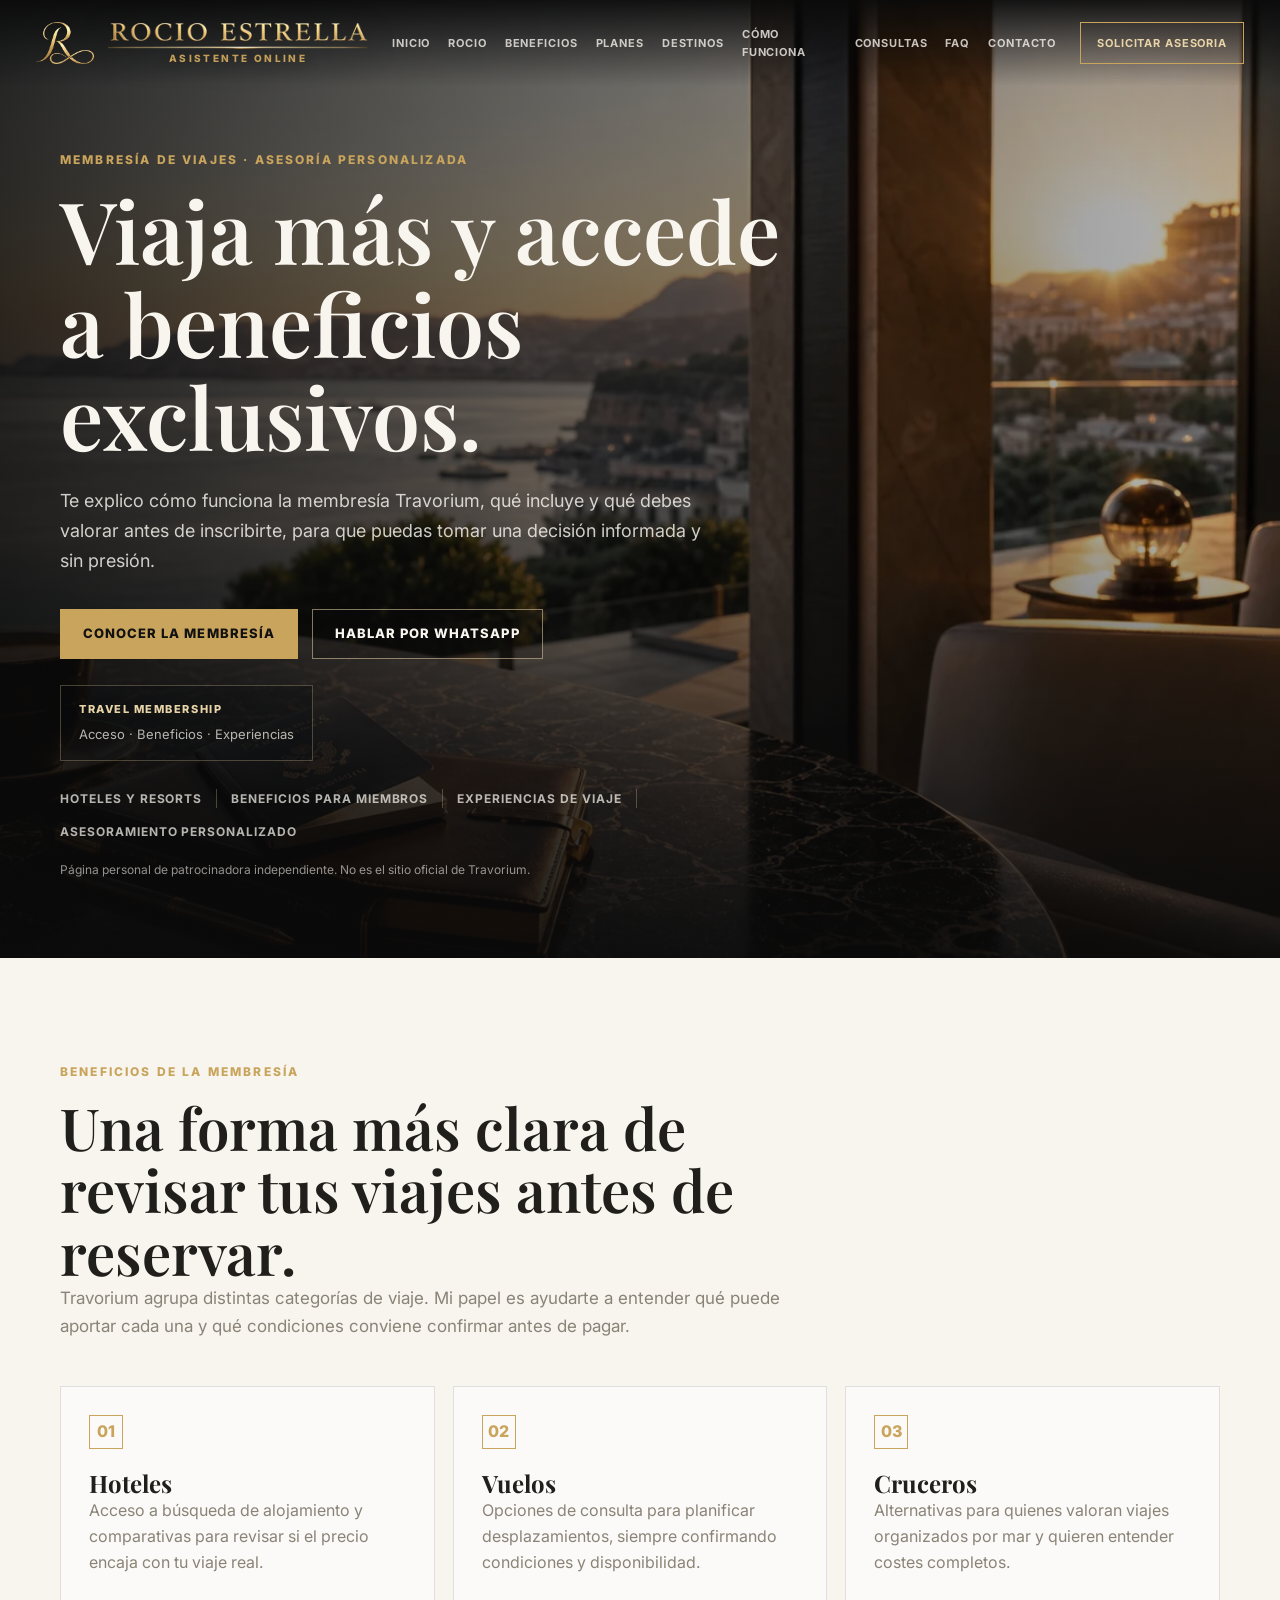
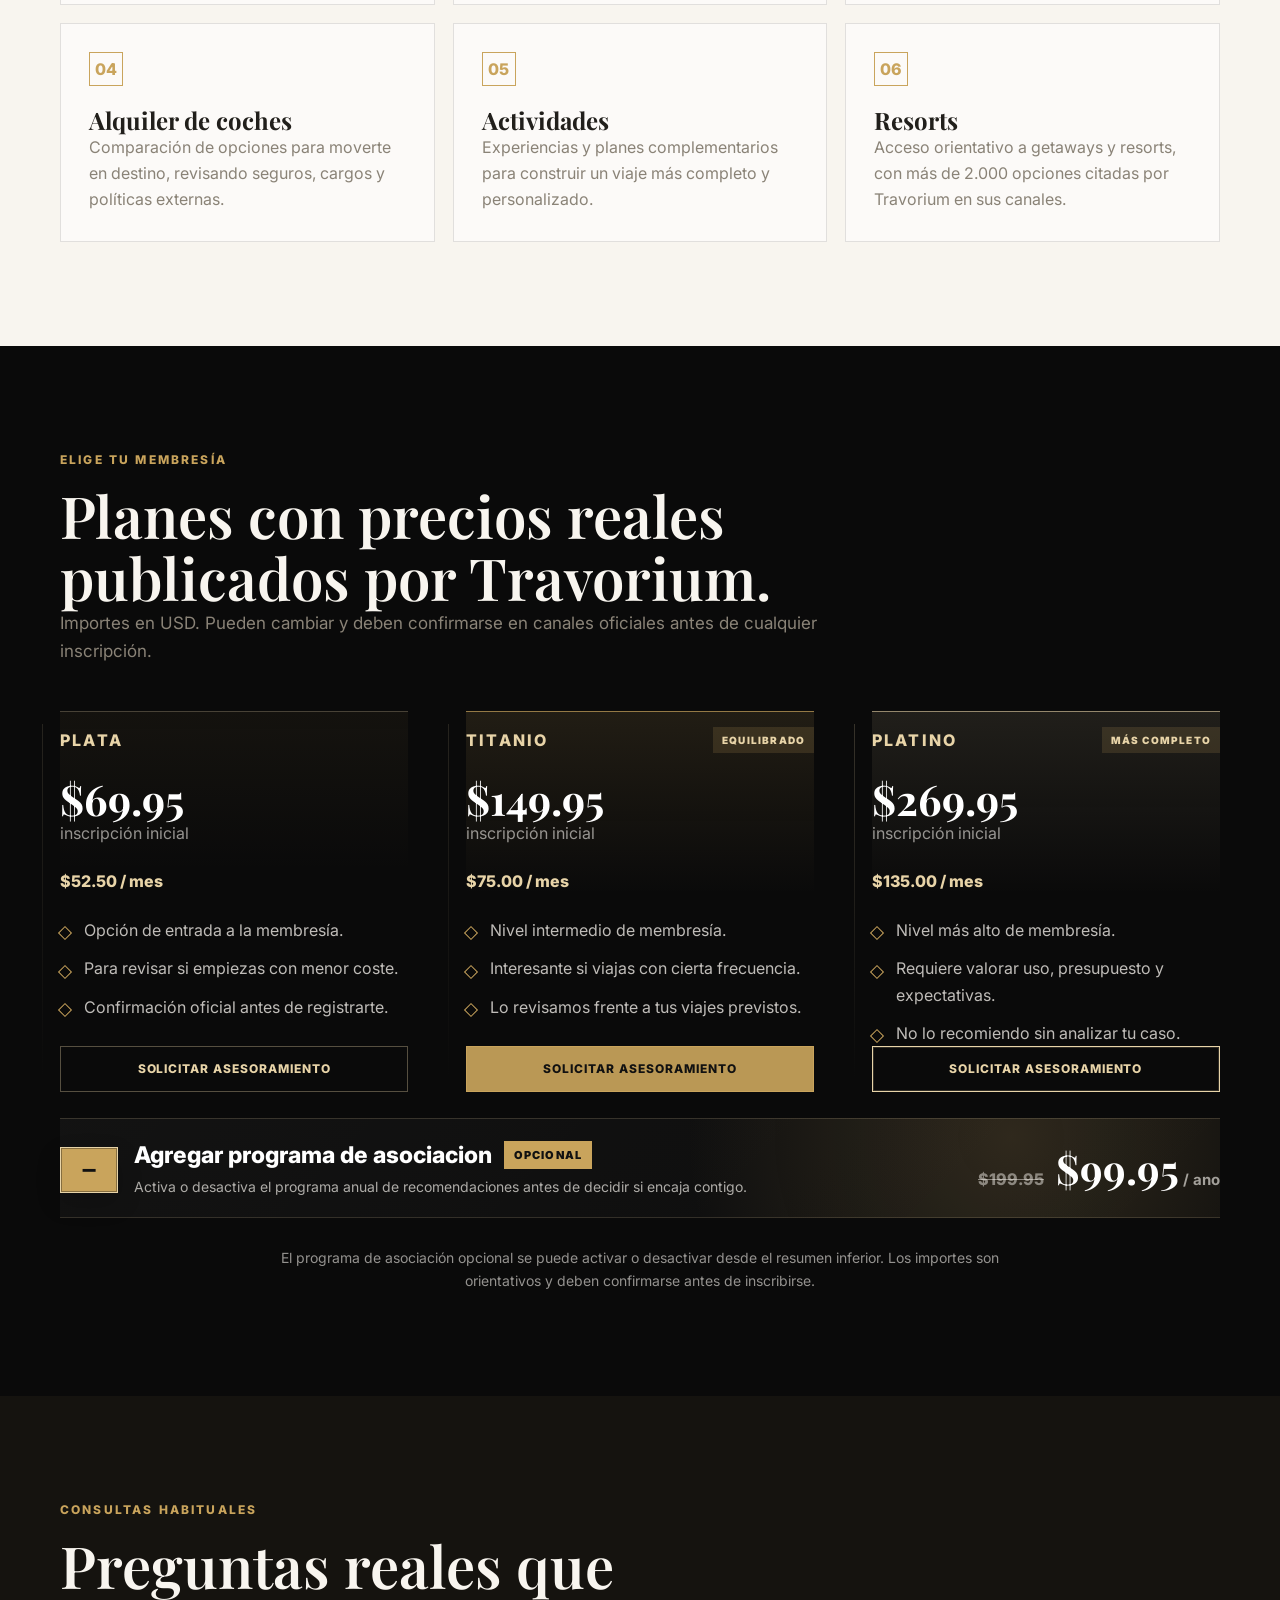
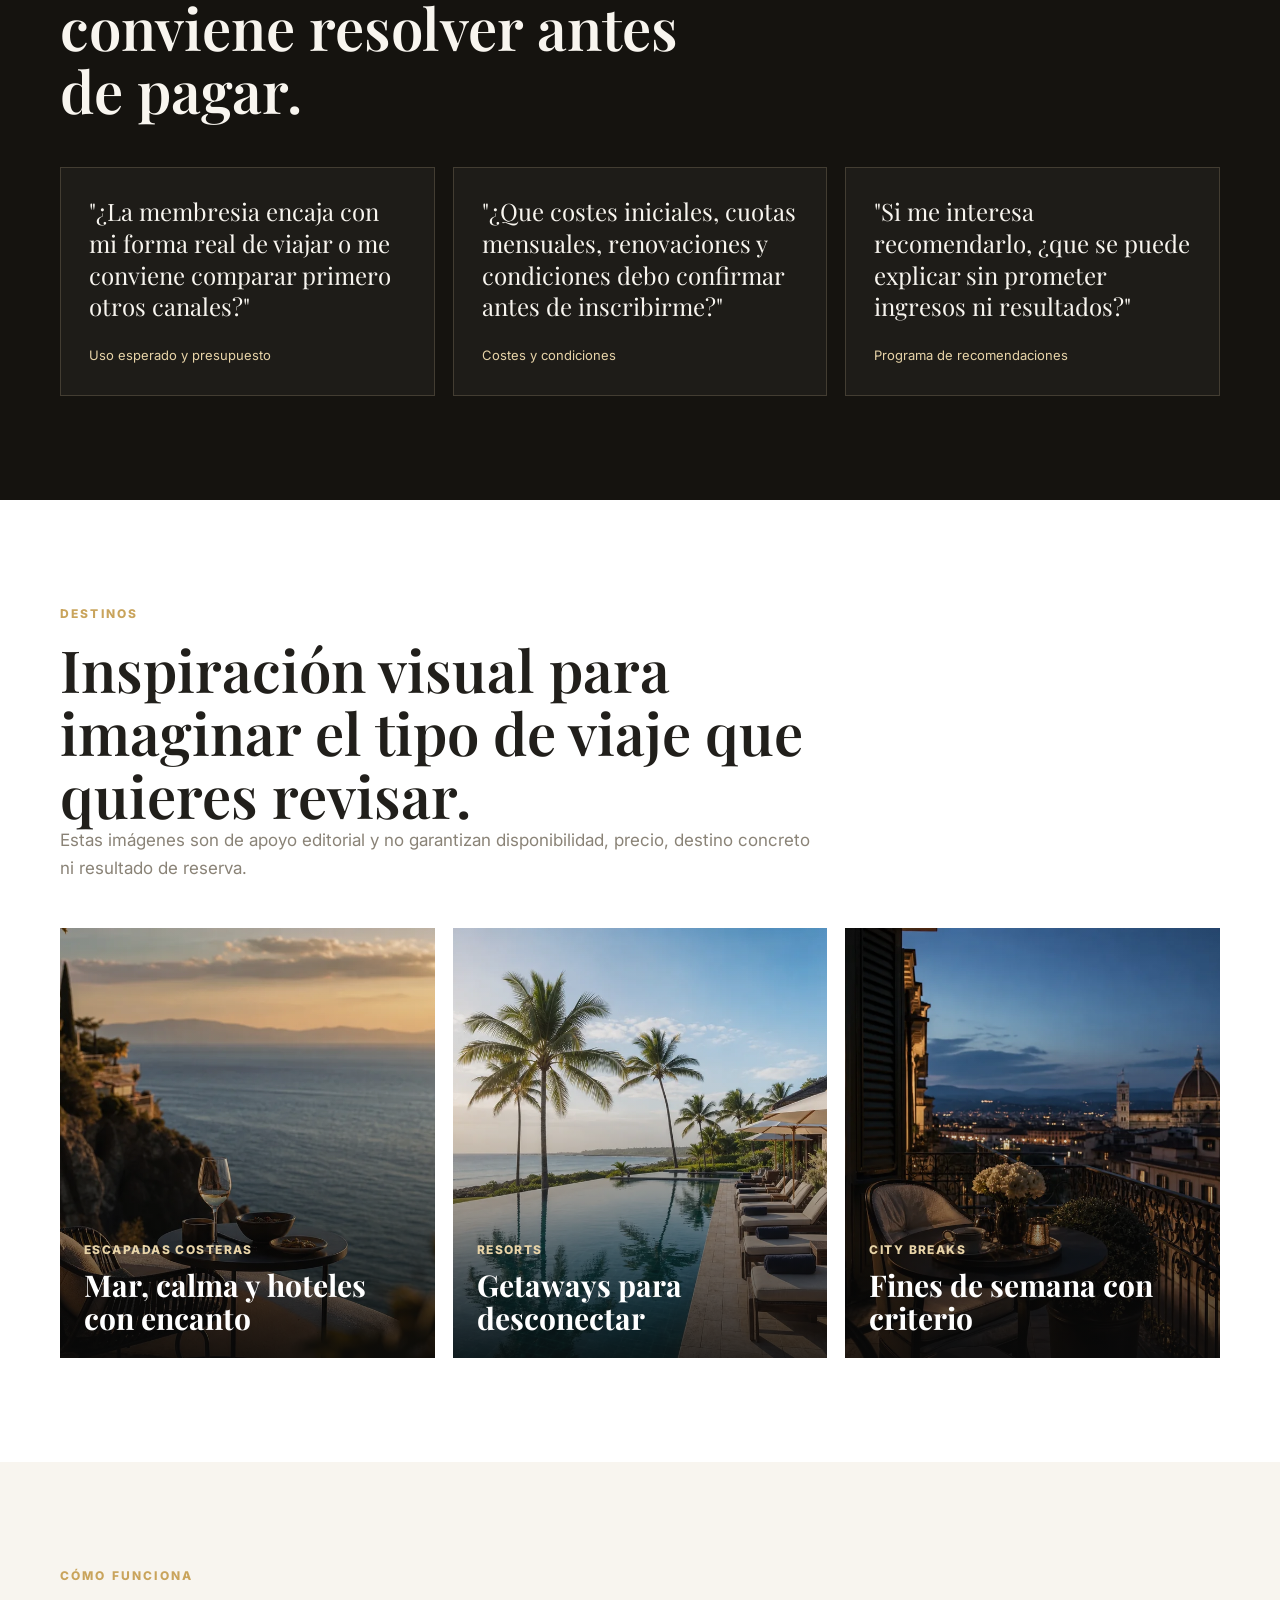
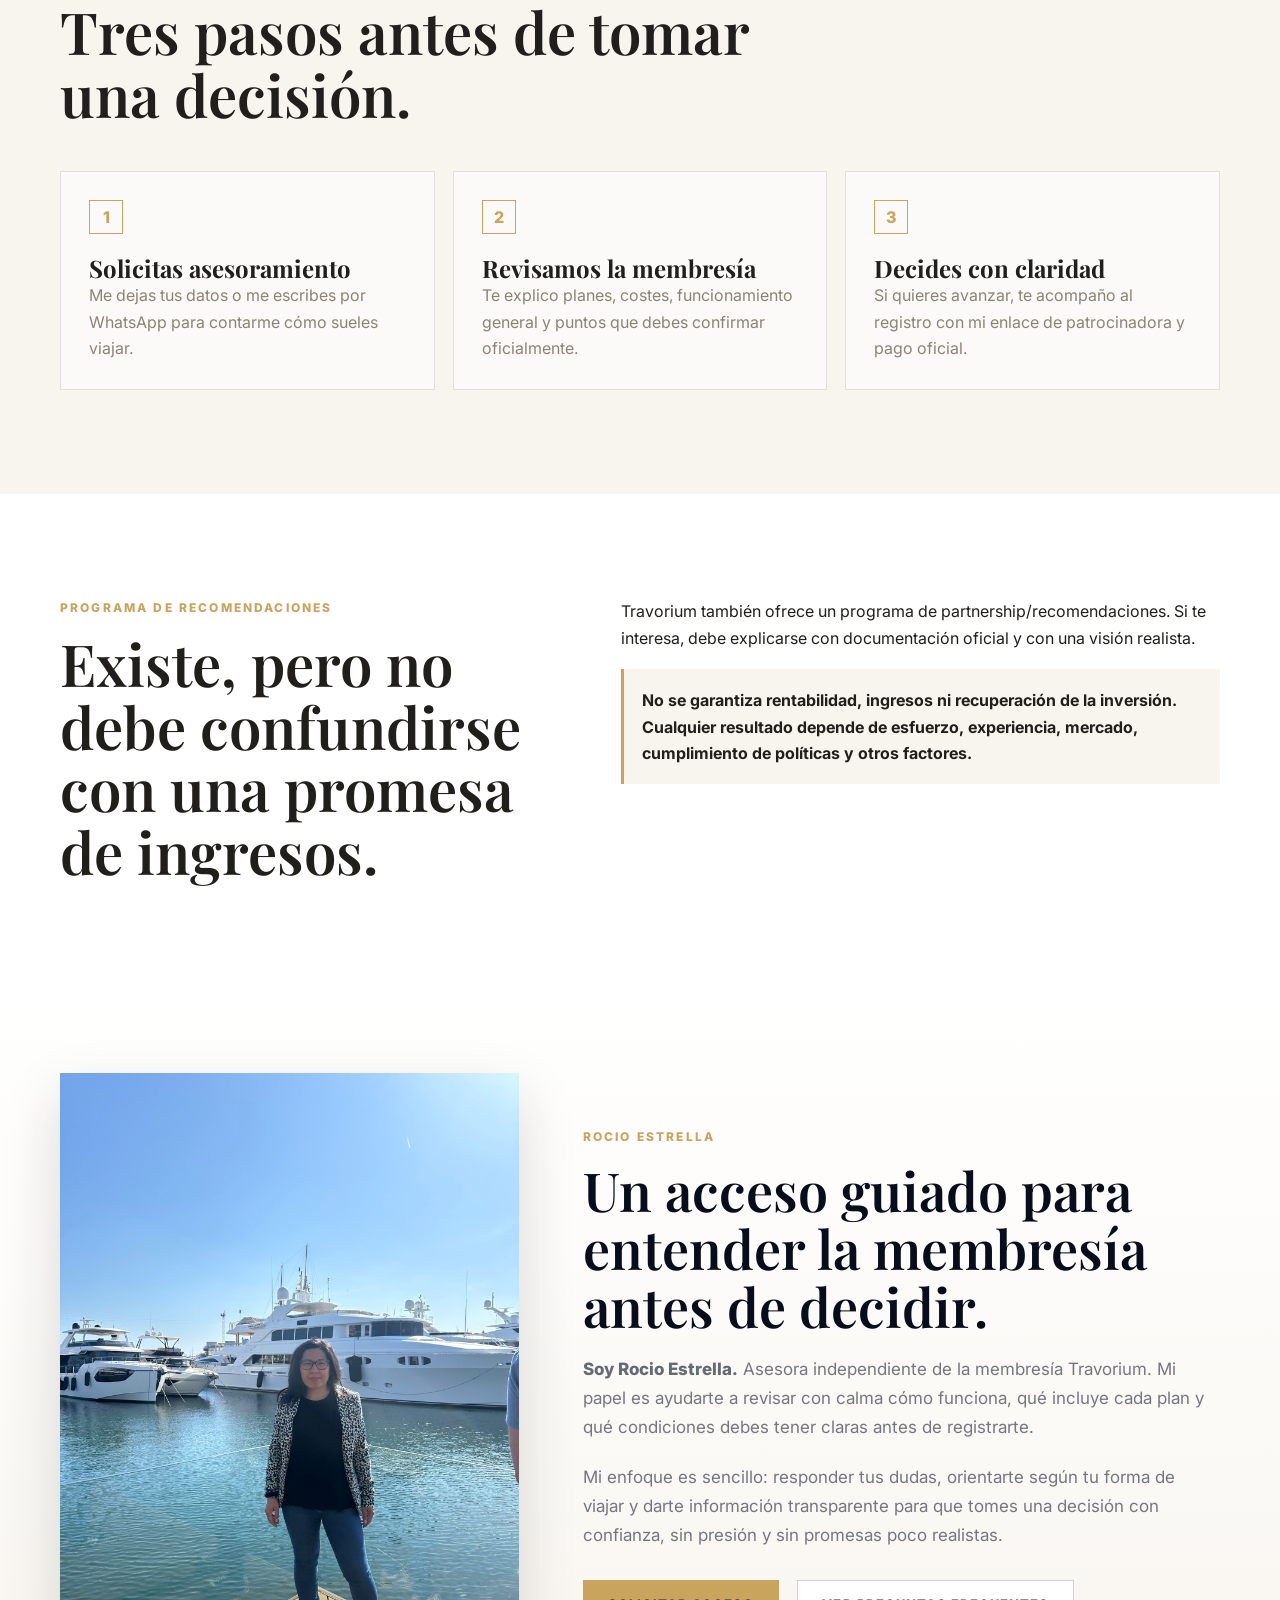
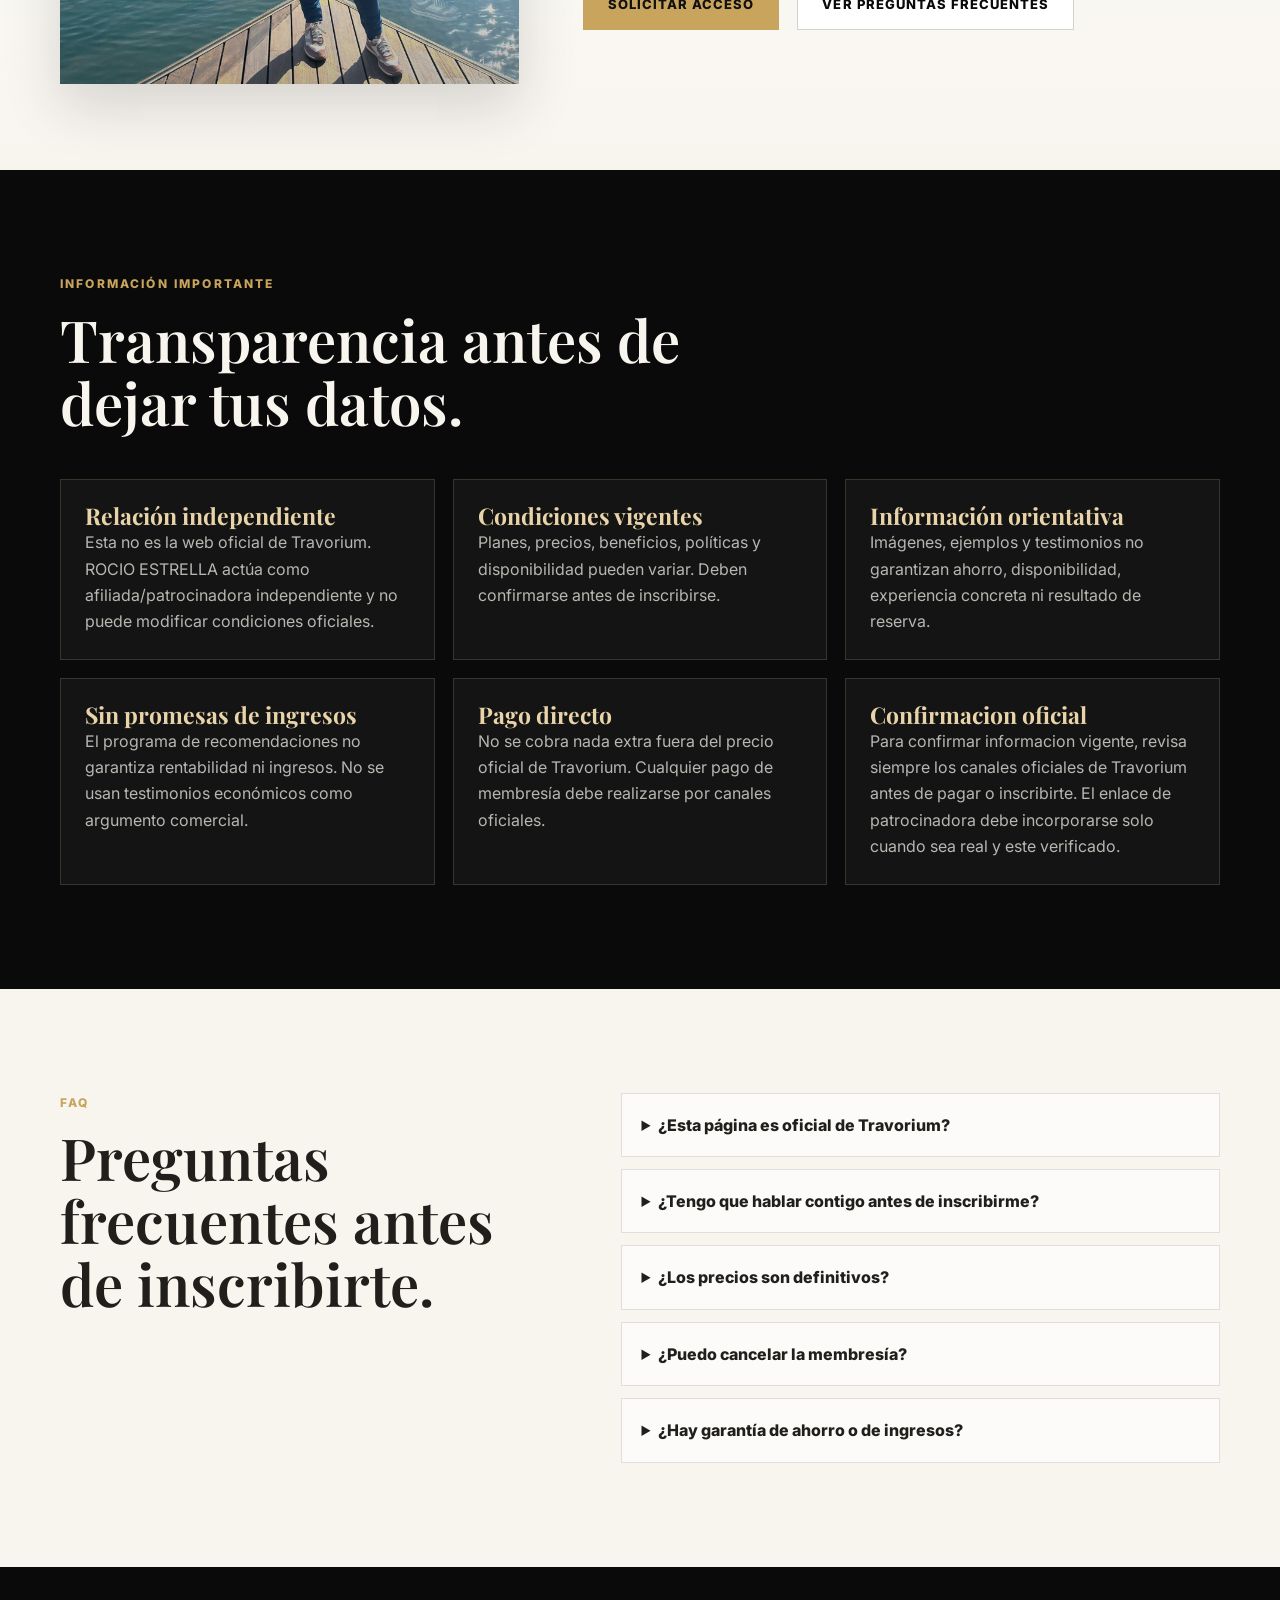
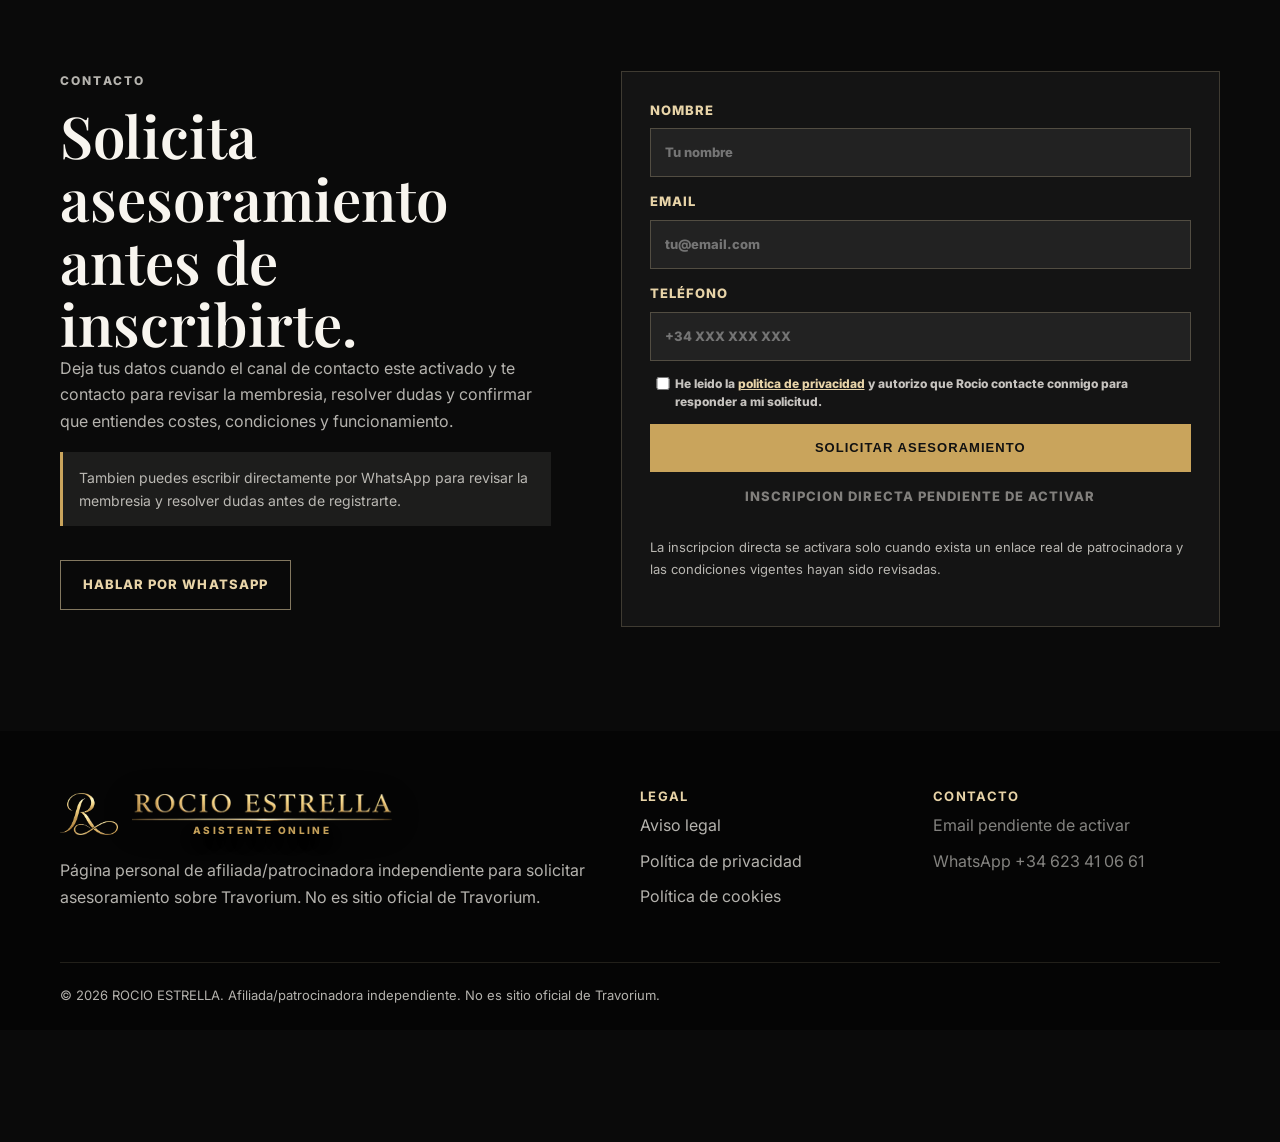
==== commit bf2ffab3: "Add WhatsApp contact number" ====
--- a/index.html
+++ b/index.html
@@ -51,7 +51,7 @@
         <p class="hero-copy">Te explico cómo funciona la membresía Travorium, qué incluye y qué debes valorar antes de inscribirte, para que puedas tomar una decisión informada y sin presión.</p>
         <div class="hero-actions">
           <a class="button button-primary" href="#beneficios">Conocer la membresía</a>
-          <a class="button button-secondary" href="#" data-whatsapp-link data-whatsapp-number="">Hablar por WhatsApp</a>
+          <a class="button button-secondary" href="#" data-whatsapp-link data-whatsapp-number="34623410661">Hablar por WhatsApp</a>
         </div>
         <div class="membership-badge" aria-label="Travel membership">
           <span>Travel Membership</span>
@@ -368,8 +368,8 @@
           <p class="eyebrow">Contacto</p>
           <h2>Solicita asesoramiento antes de inscribirte.</h2>
           <p>Deja tus datos cuando el canal de contacto este activado y te contacto para revisar la membresia, resolver dudas y confirmar que entiendes costes, condiciones y funcionamiento.</p>
-          <p class="form-note">Antes de publicar falta conectar un email, CRM o WhatsApp real para recibir solicitudes.</p>
-          <a class="button button-secondary light" href="#" data-whatsapp-link data-whatsapp-number="">Hablar por WhatsApp</a>
+          <p class="form-note">Tambien puedes escribir directamente por WhatsApp para revisar la membresia y resolver dudas antes de registrarte.</p>
+          <a class="button button-secondary light" href="#" data-whatsapp-link data-whatsapp-number="34623410661">Hablar por WhatsApp</a>
         </div>
 
         <form class="contact-form" action="#" method="post" data-lead-form>
@@ -436,7 +436,7 @@
       <div>
         <h3>Contacto</h3>
         <span class="footer-muted">Email pendiente de activar</span>
-        <span class="footer-muted">WhatsApp pendiente de activar</span>
+        <span class="footer-muted">WhatsApp +34 623 41 06 61</span>
       </div>
     </div>
     <p class="copyright">© 2026 ROCIO ESTRELLA. Afiliada/patrocinadora independiente. No es sitio oficial de Travorium.</p>
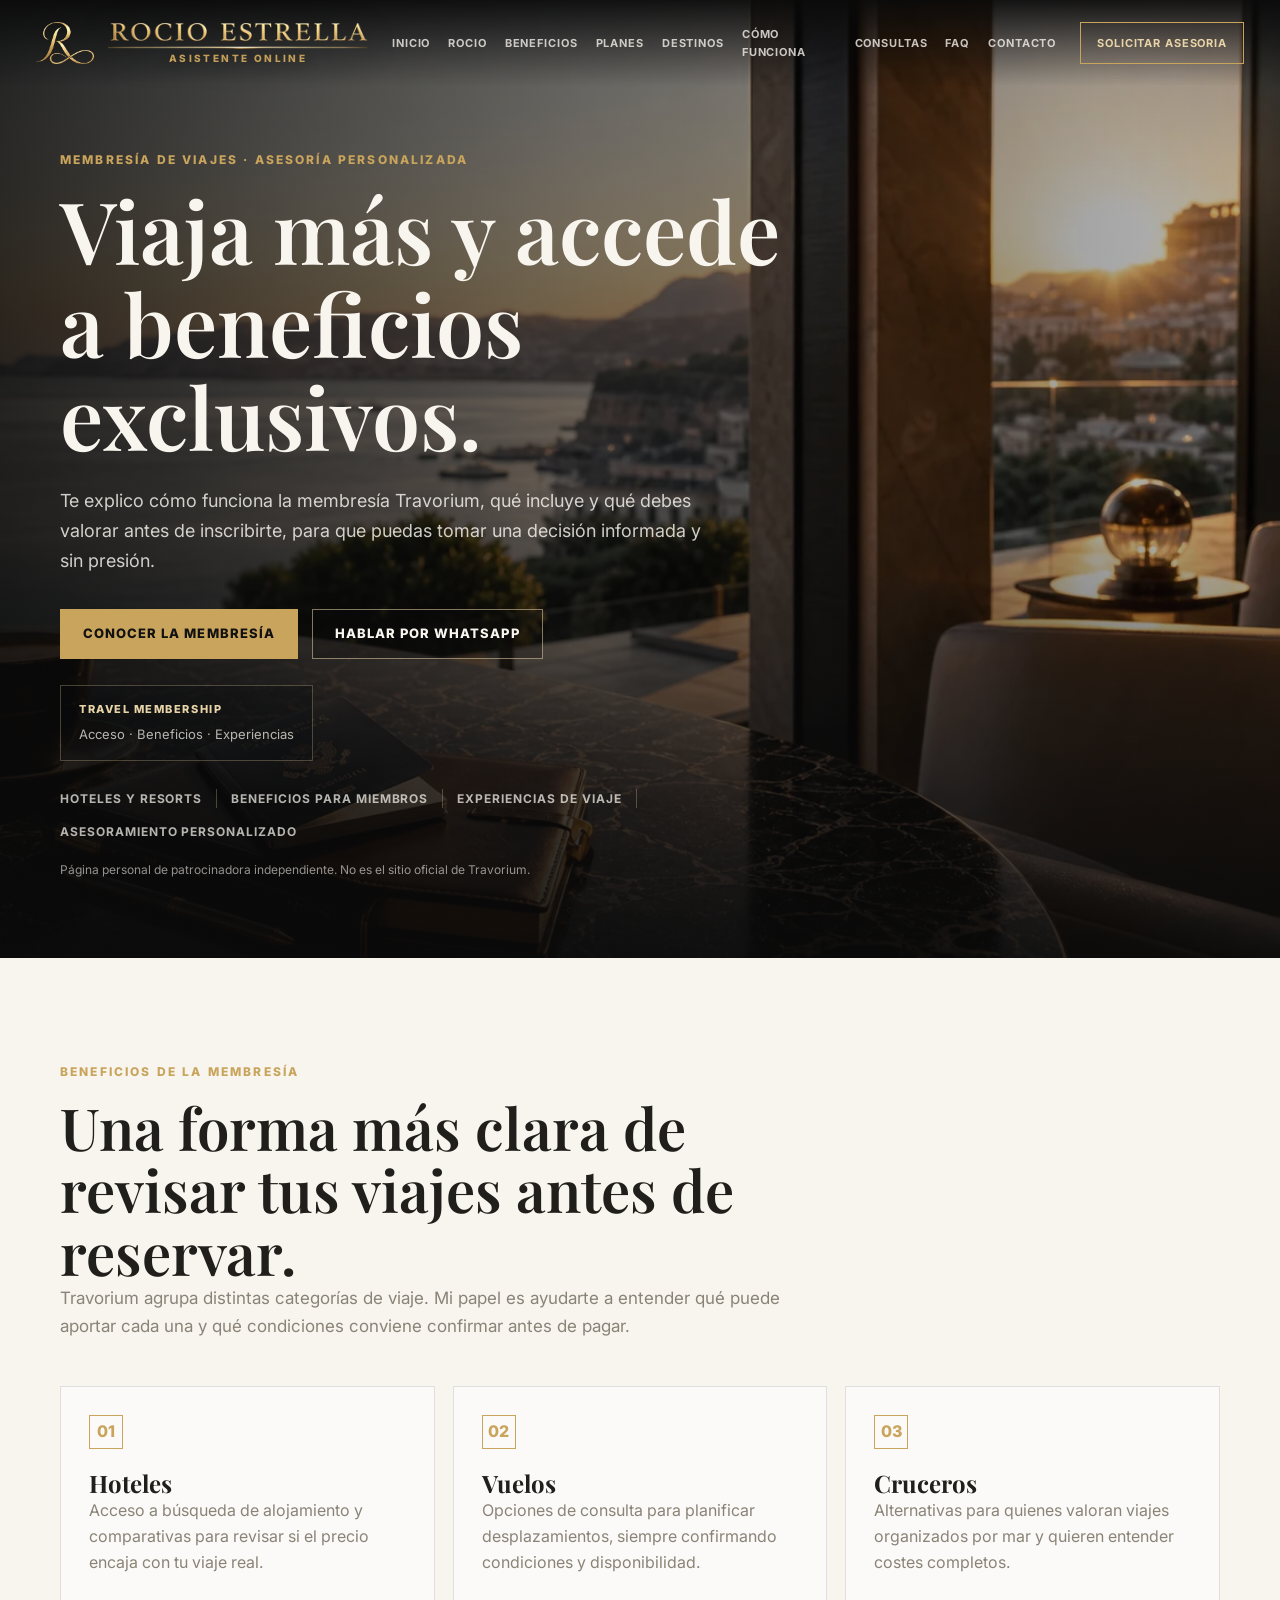
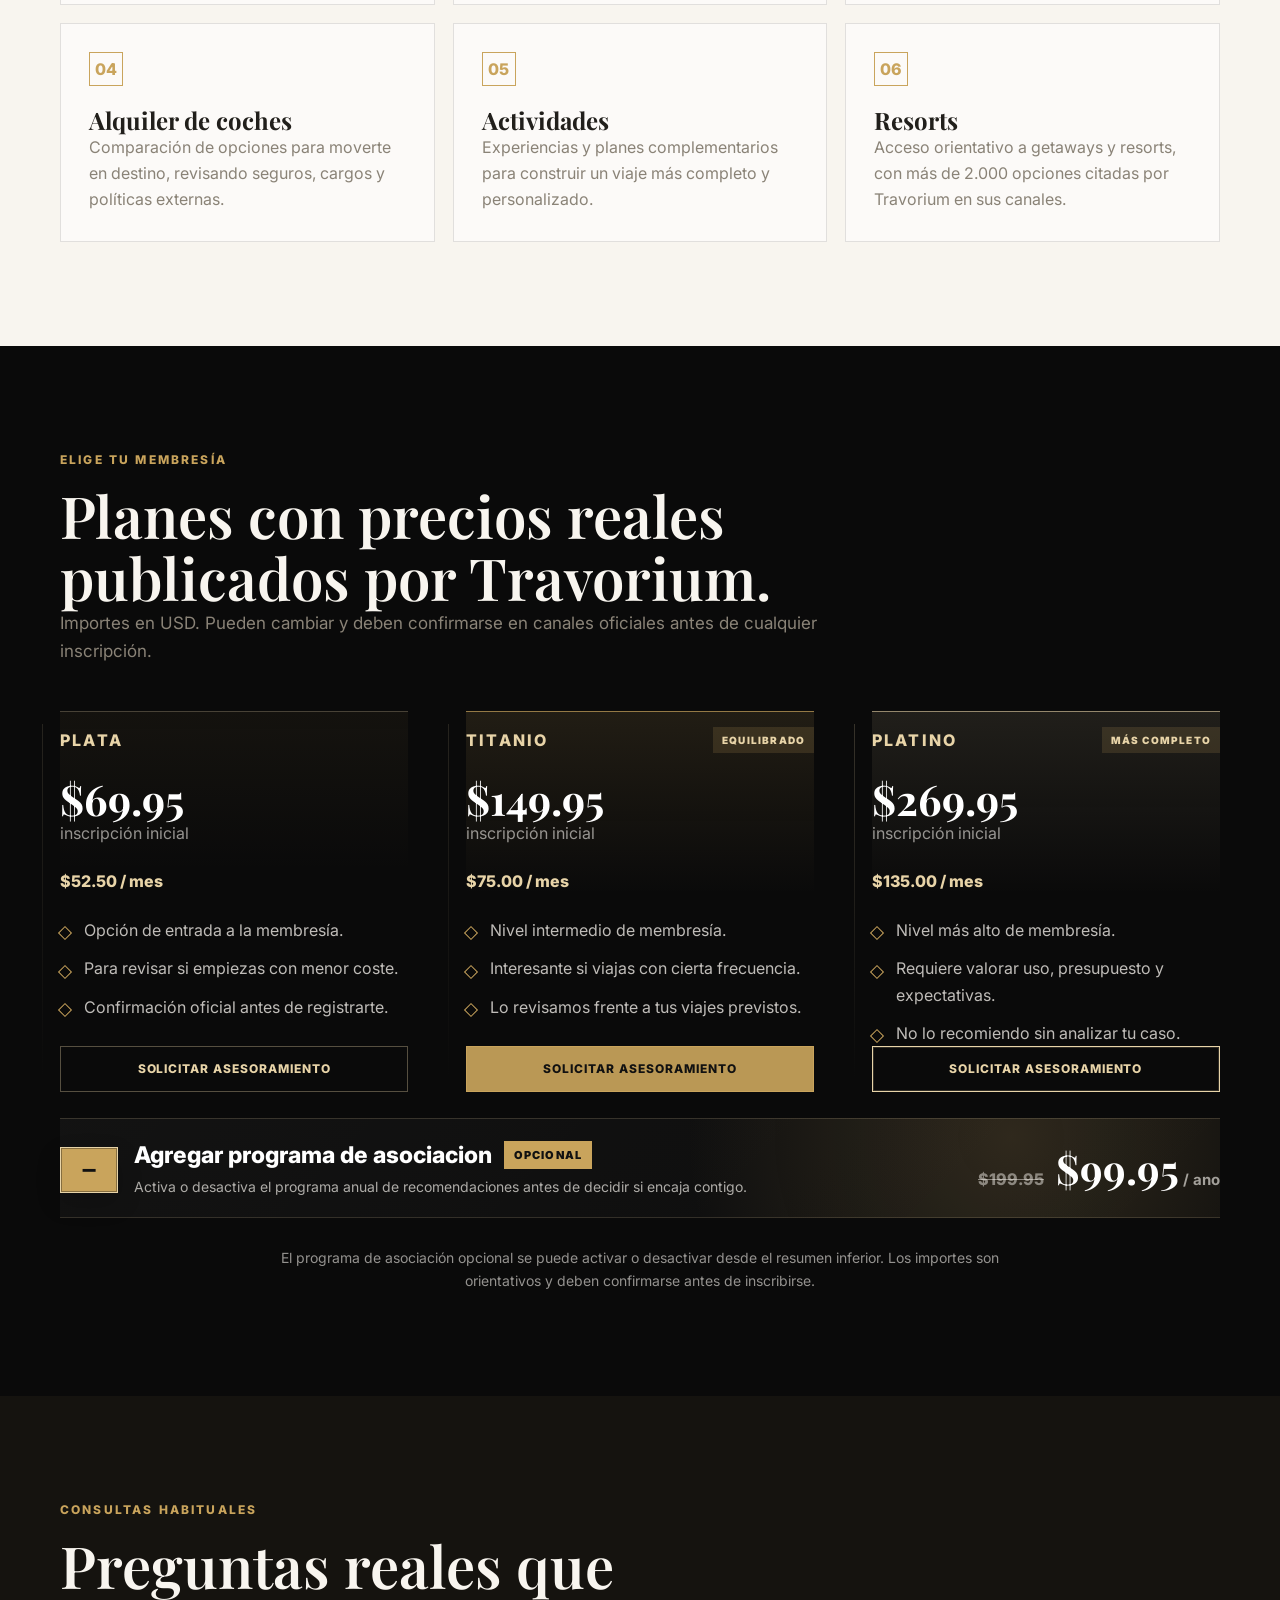
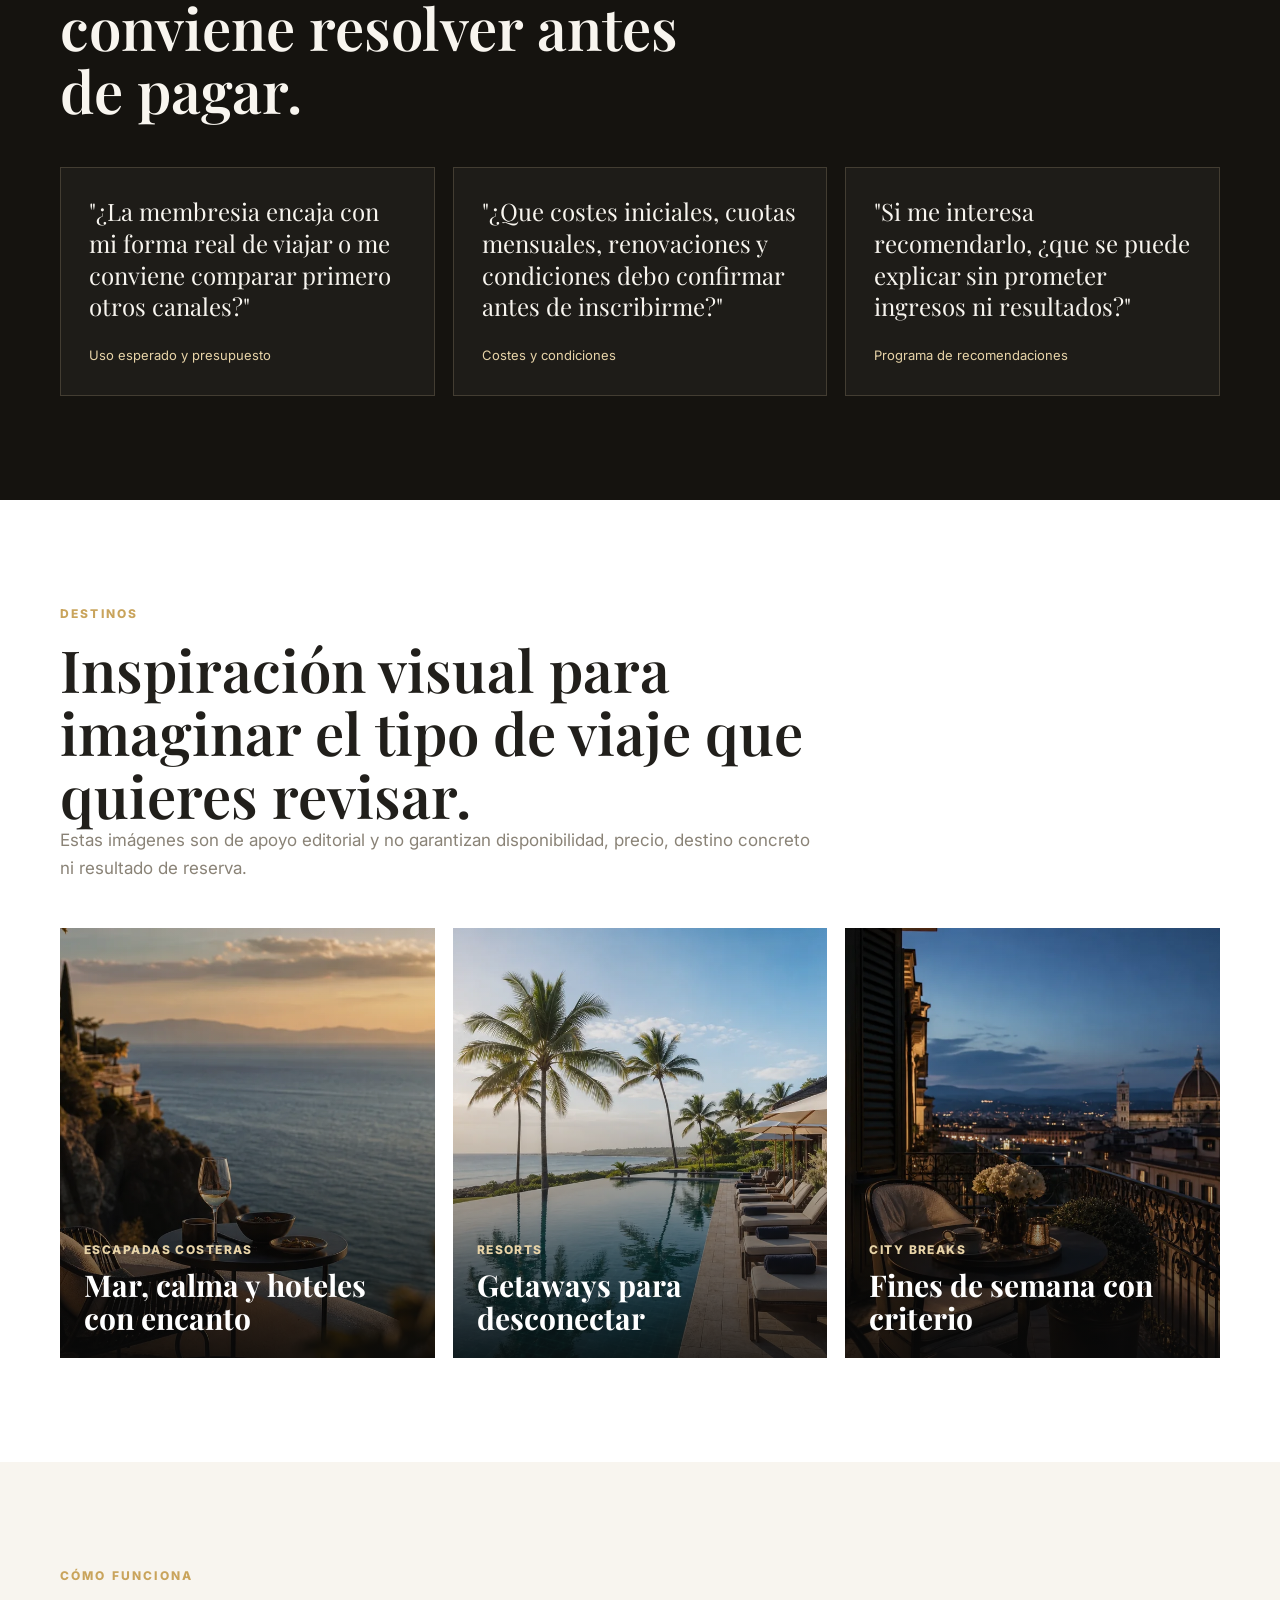
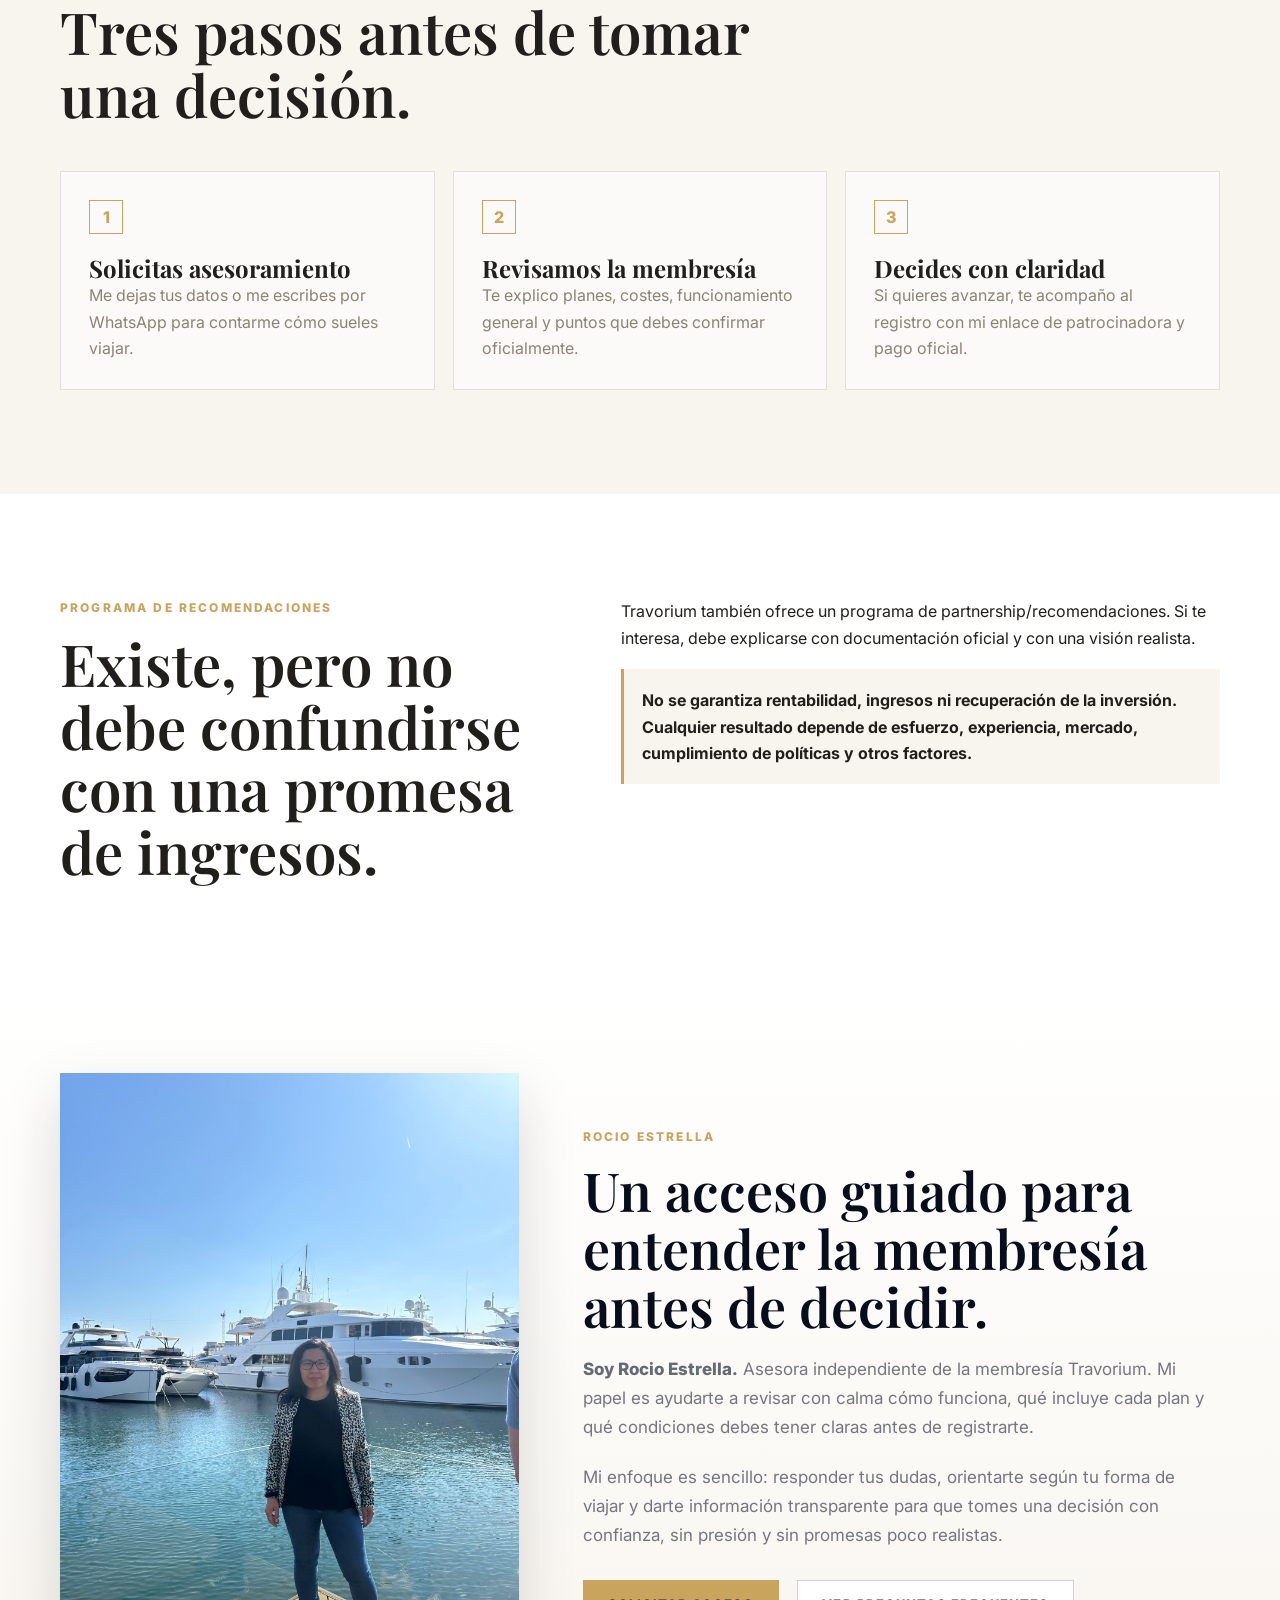
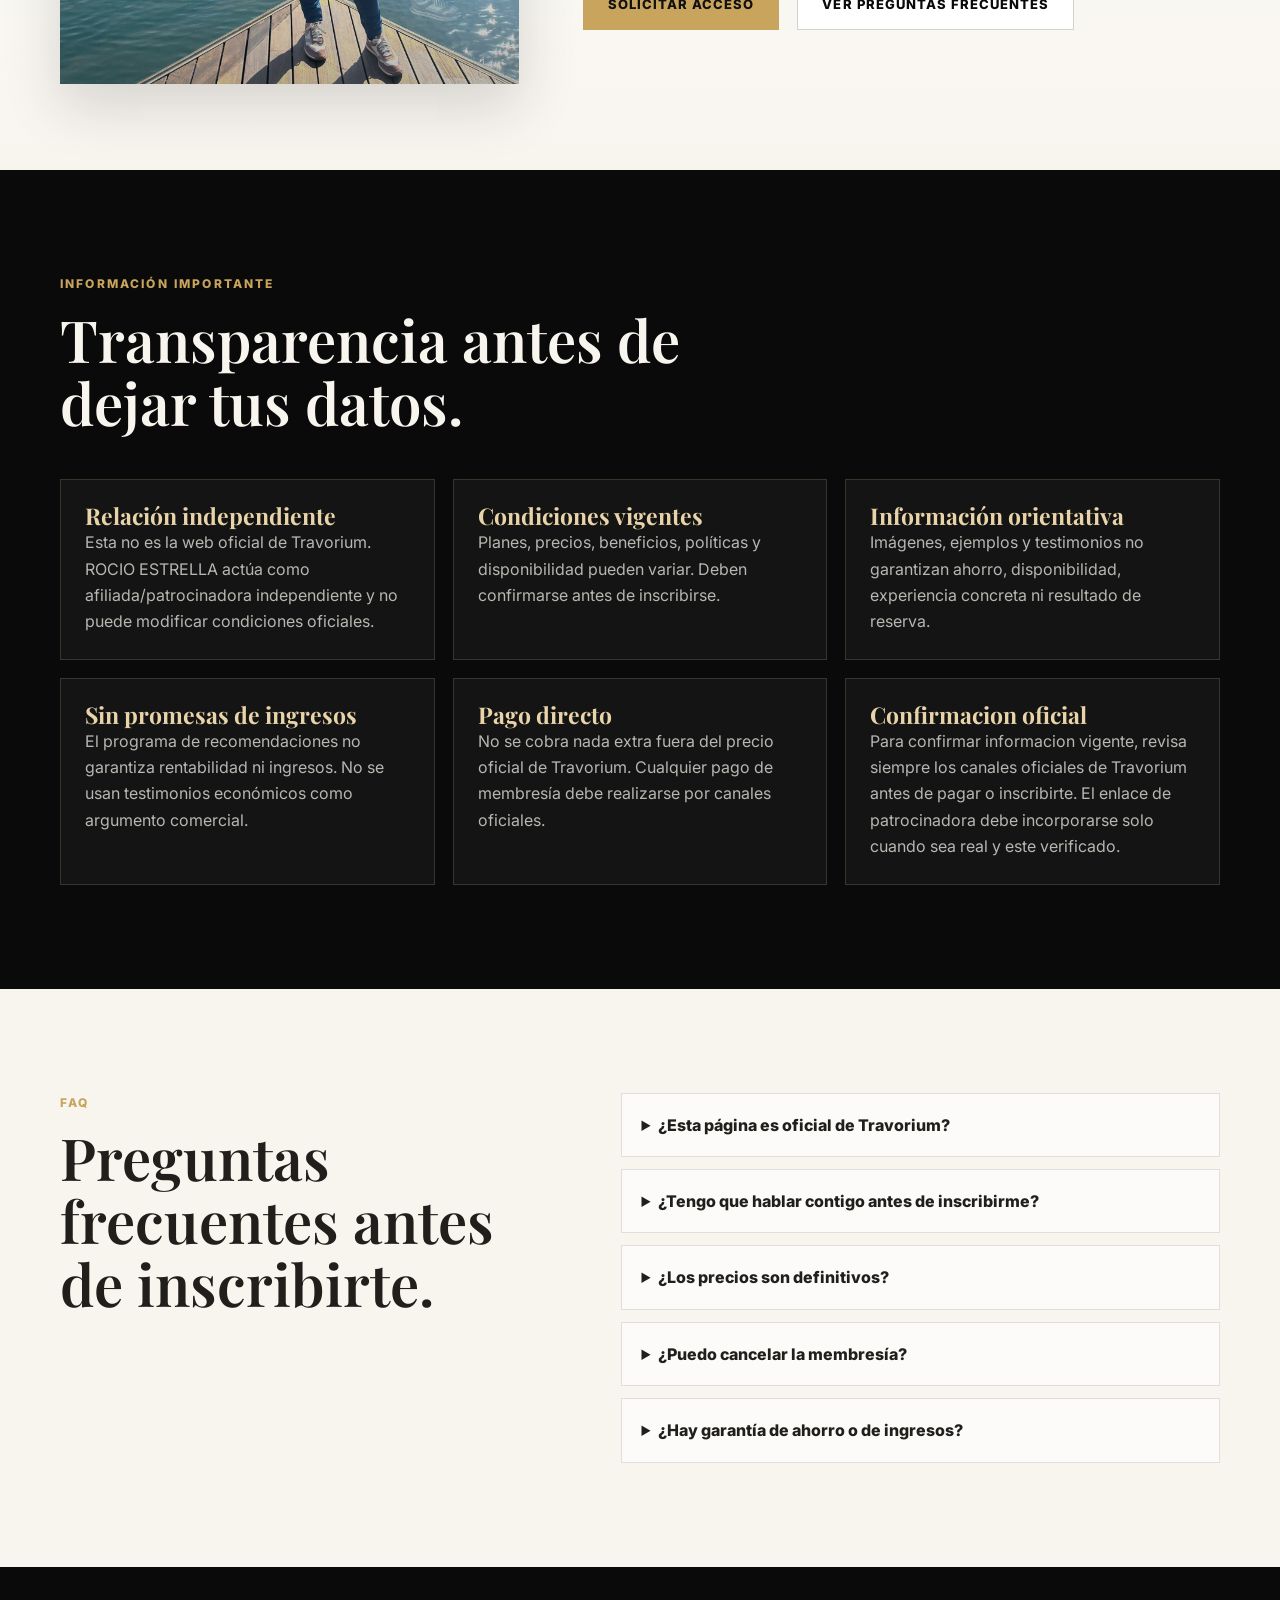
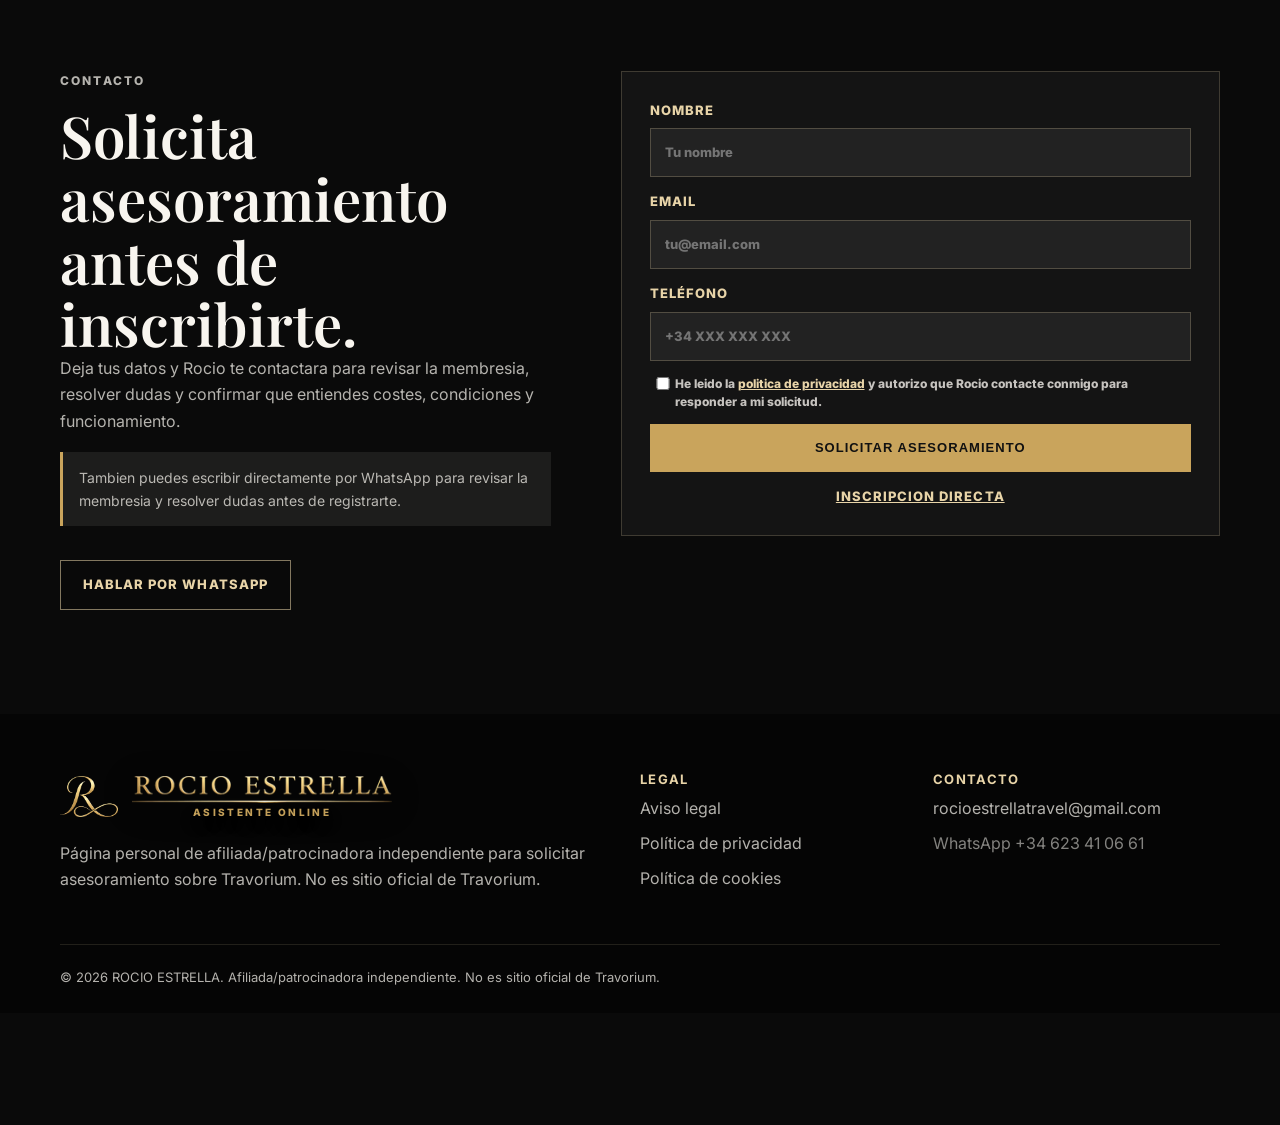
==== commit 7e45fff5: "Activate enrollment and email contact" ====
--- a/index.html
+++ b/index.html
@@ -367,7 +367,7 @@
         <div>
           <p class="eyebrow">Contacto</p>
           <h2>Solicita asesoramiento antes de inscribirte.</h2>
-          <p>Deja tus datos cuando el canal de contacto este activado y te contacto para revisar la membresia, resolver dudas y confirmar que entiendes costes, condiciones y funcionamiento.</p>
+          <p>Deja tus datos y Rocio te contactara para revisar la membresia, resolver dudas y confirmar que entiendes costes, condiciones y funcionamiento.</p>
           <p class="form-note">Tambien puedes escribir directamente por WhatsApp para revisar la membresia y resolver dudas antes de registrarte.</p>
           <a class="button button-secondary light" href="#" data-whatsapp-link data-whatsapp-number="34623410661">Hablar por WhatsApp</a>
         </div>
@@ -388,8 +388,7 @@
           </label>
           <button class="button button-primary full" type="submit">Solicitar asesoramiento</button>
           <p class="form-status" data-form-status role="status" aria-live="polite"></p>
-          <span class="direct-link disabled-link">Inscripcion directa pendiente de activar</span>
-          <p class="microcopy">La inscripcion directa se activara solo cuando exista un enlace real de patrocinadora y las condiciones vigentes hayan sido revisadas.</p>
+          <a class="direct-link" href="https://travorium.com/enroll.php?sponsor=255599" target="_blank" rel="noopener">Inscripcion directa</a>
         </form>
       </div>
     </section>
@@ -435,13 +434,13 @@
       </div>
       <div>
         <h3>Contacto</h3>
-        <span class="footer-muted">Email pendiente de activar</span>
+        <a href="mailto:rocioestrellatravel@gmail.com">rocioestrellatravel@gmail.com</a>
         <span class="footer-muted">WhatsApp +34 623 41 06 61</span>
       </div>
     </div>
     <p class="copyright">© 2026 ROCIO ESTRELLA. Afiliada/patrocinadora independiente. No es sitio oficial de Travorium.</p>
   </footer>
 
-  <script src="js/script.js?v=20260928-1"></script>
+  <script src="js/script.js?v=20260930-1"></script>
 </body>
 </html>
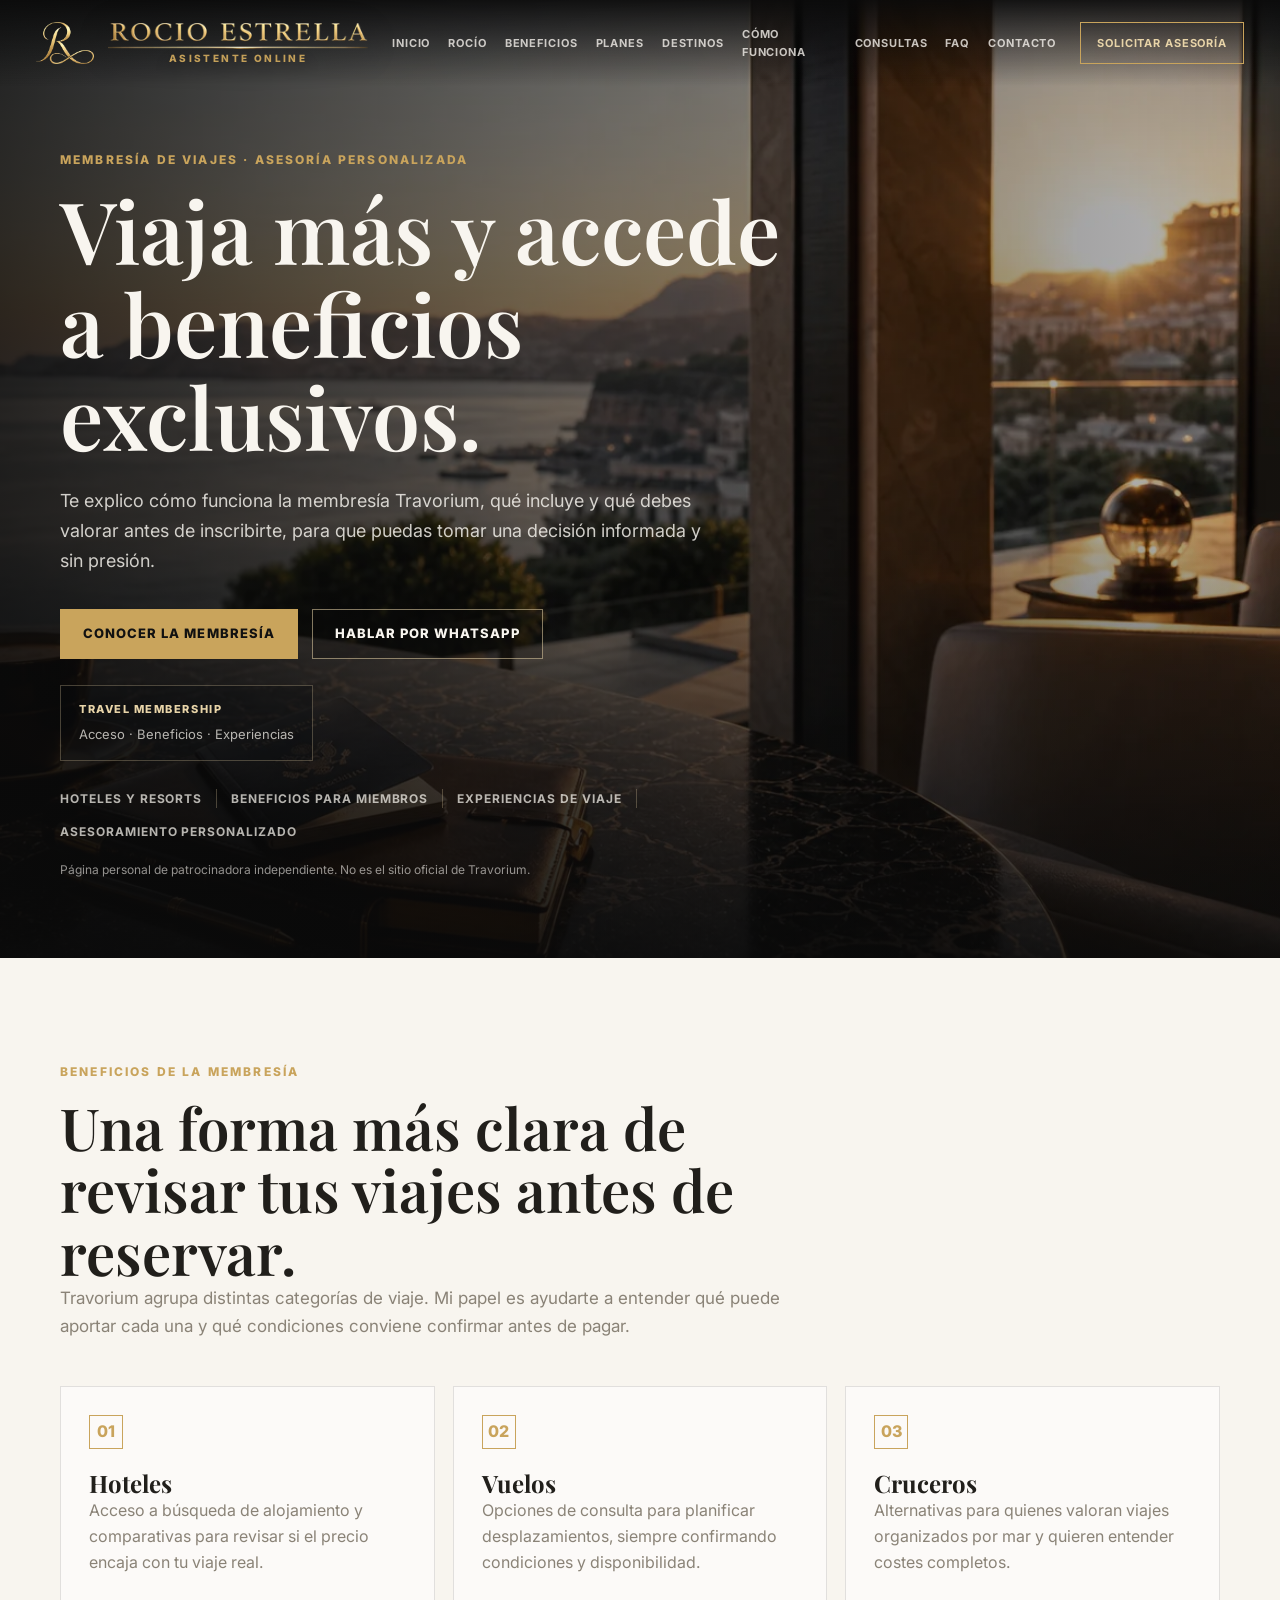
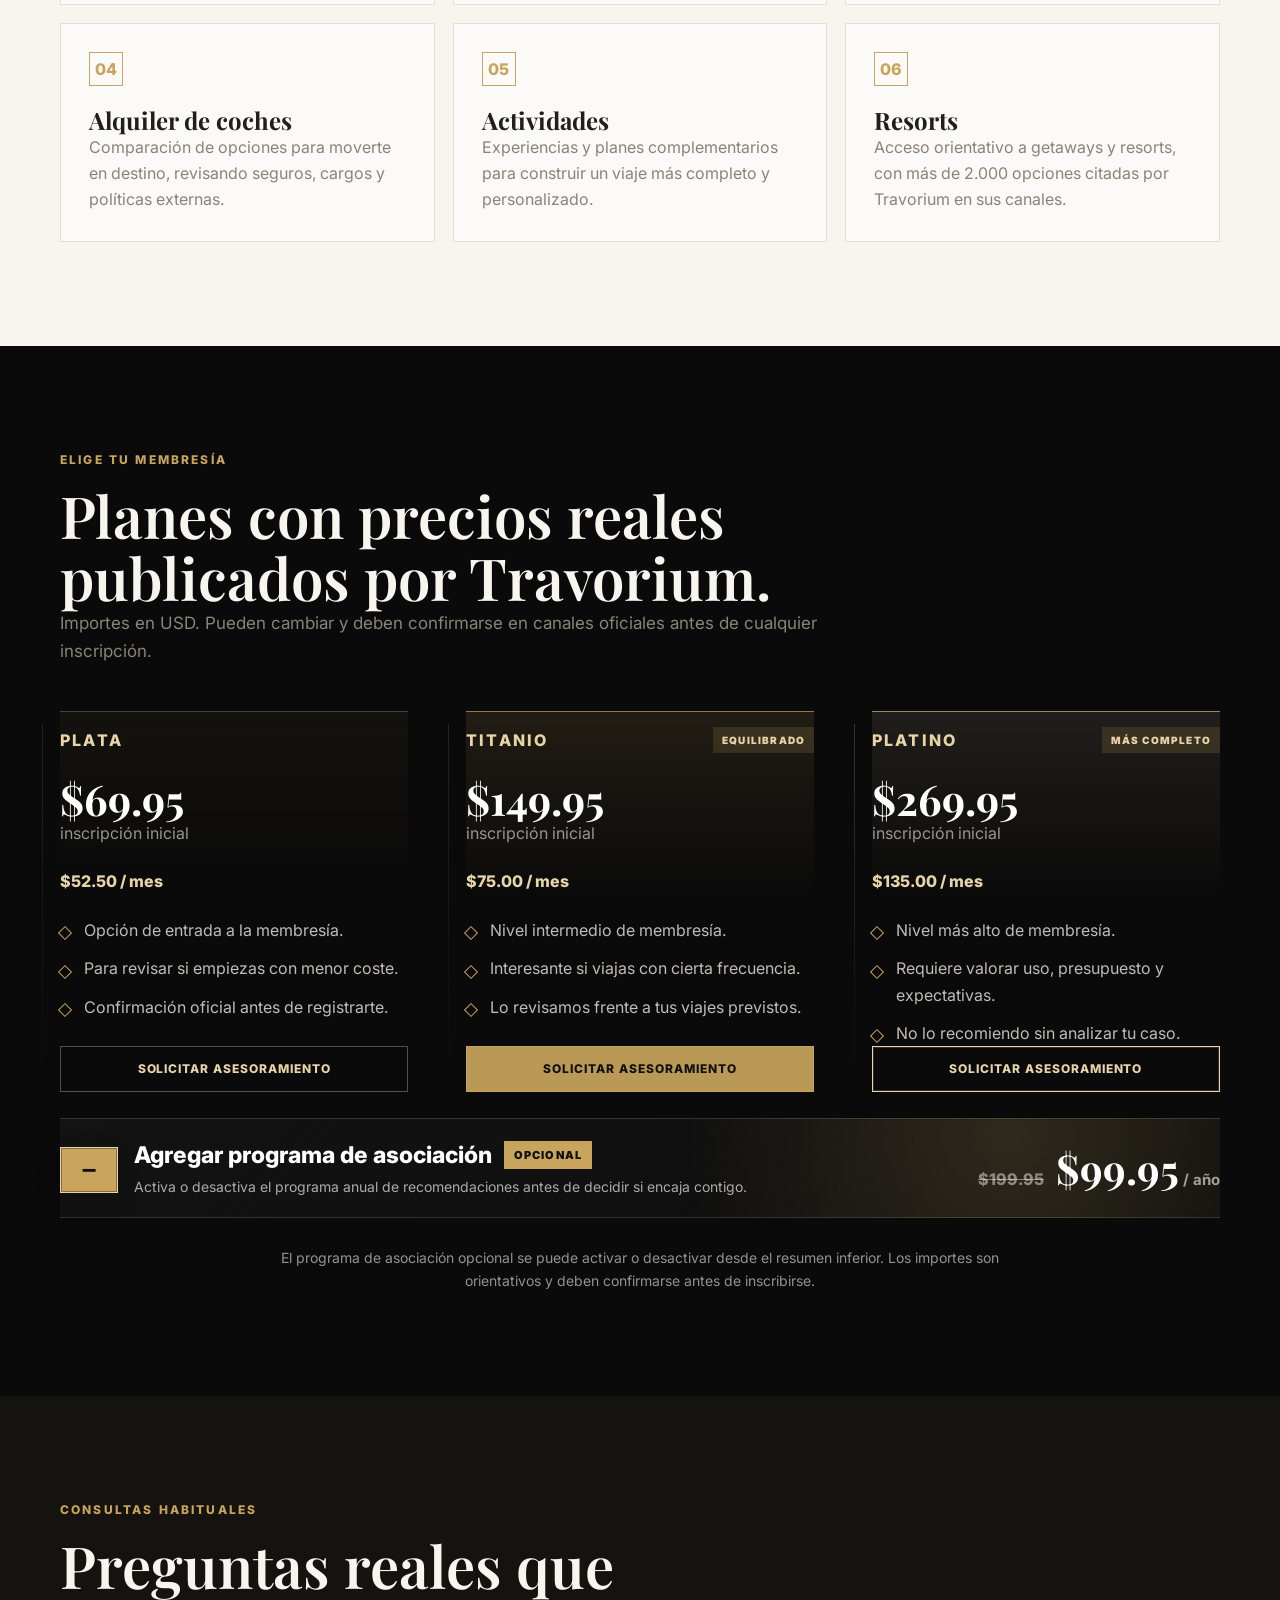
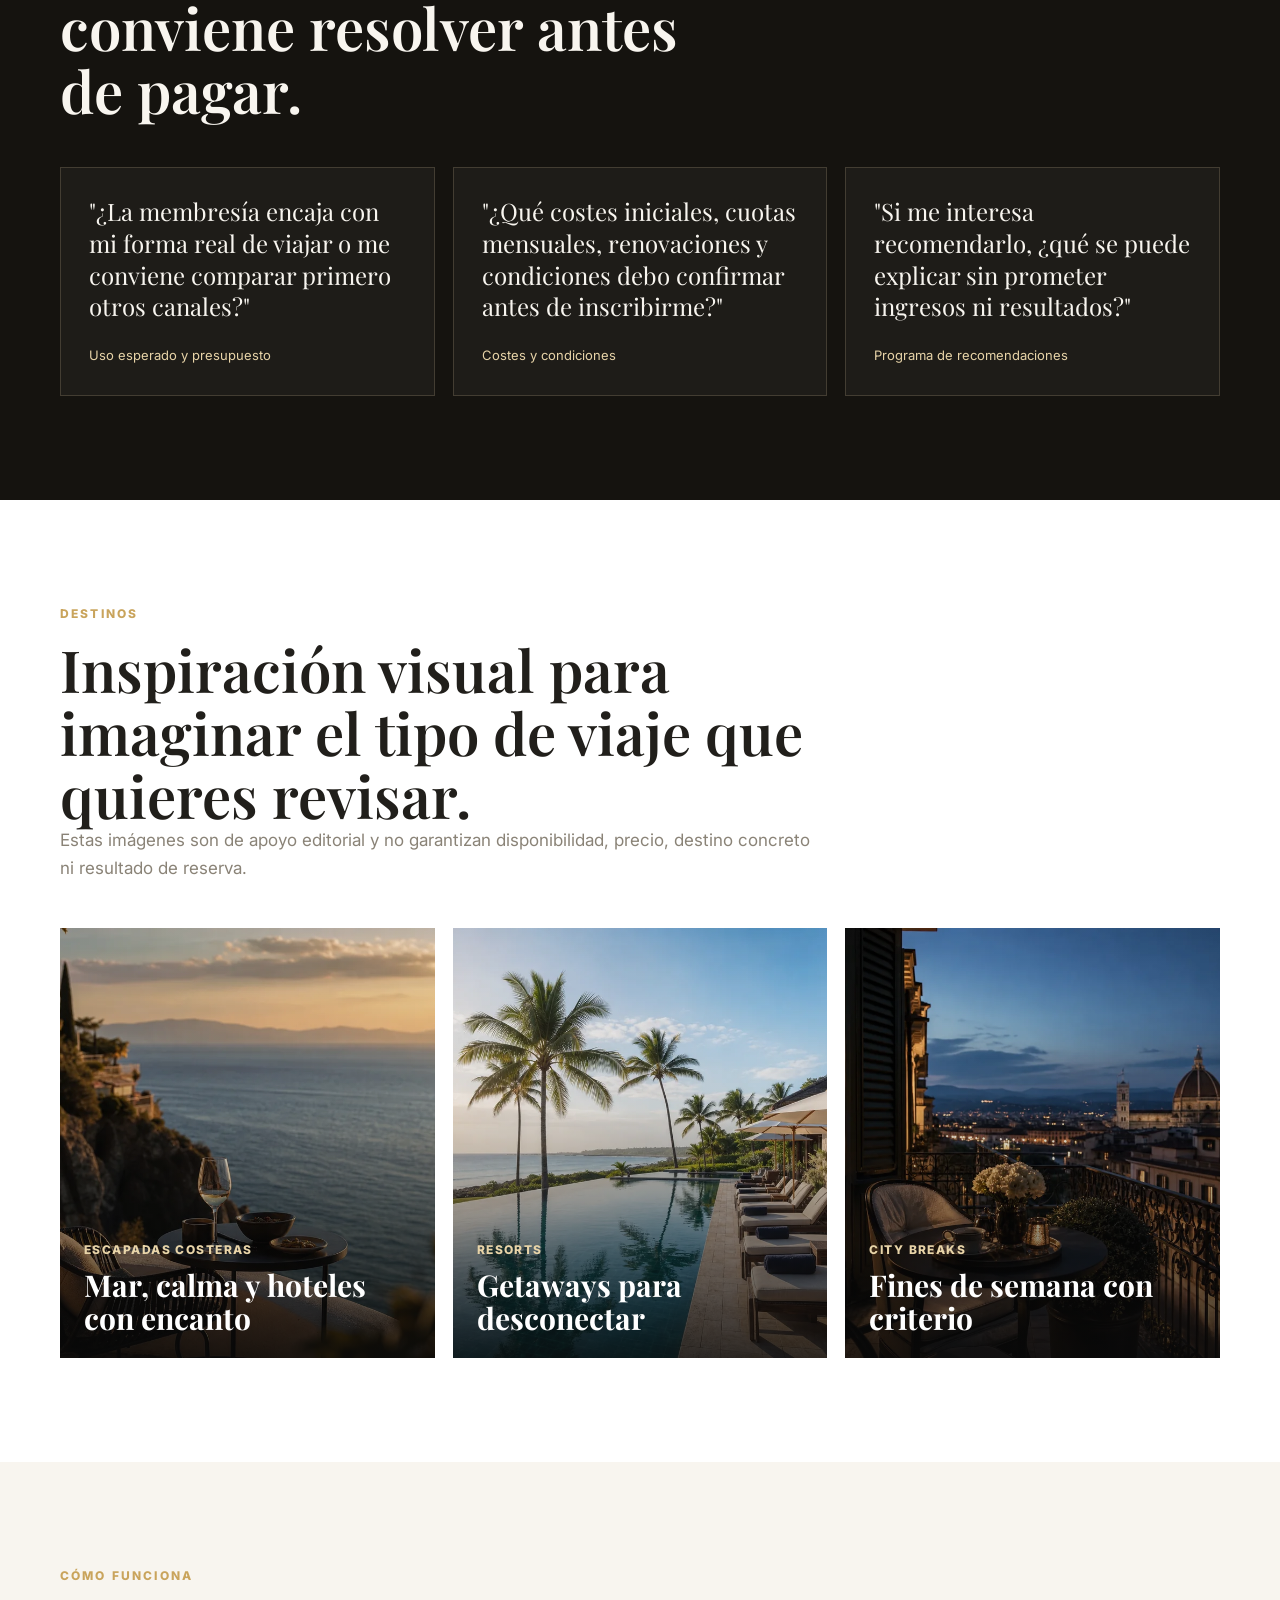
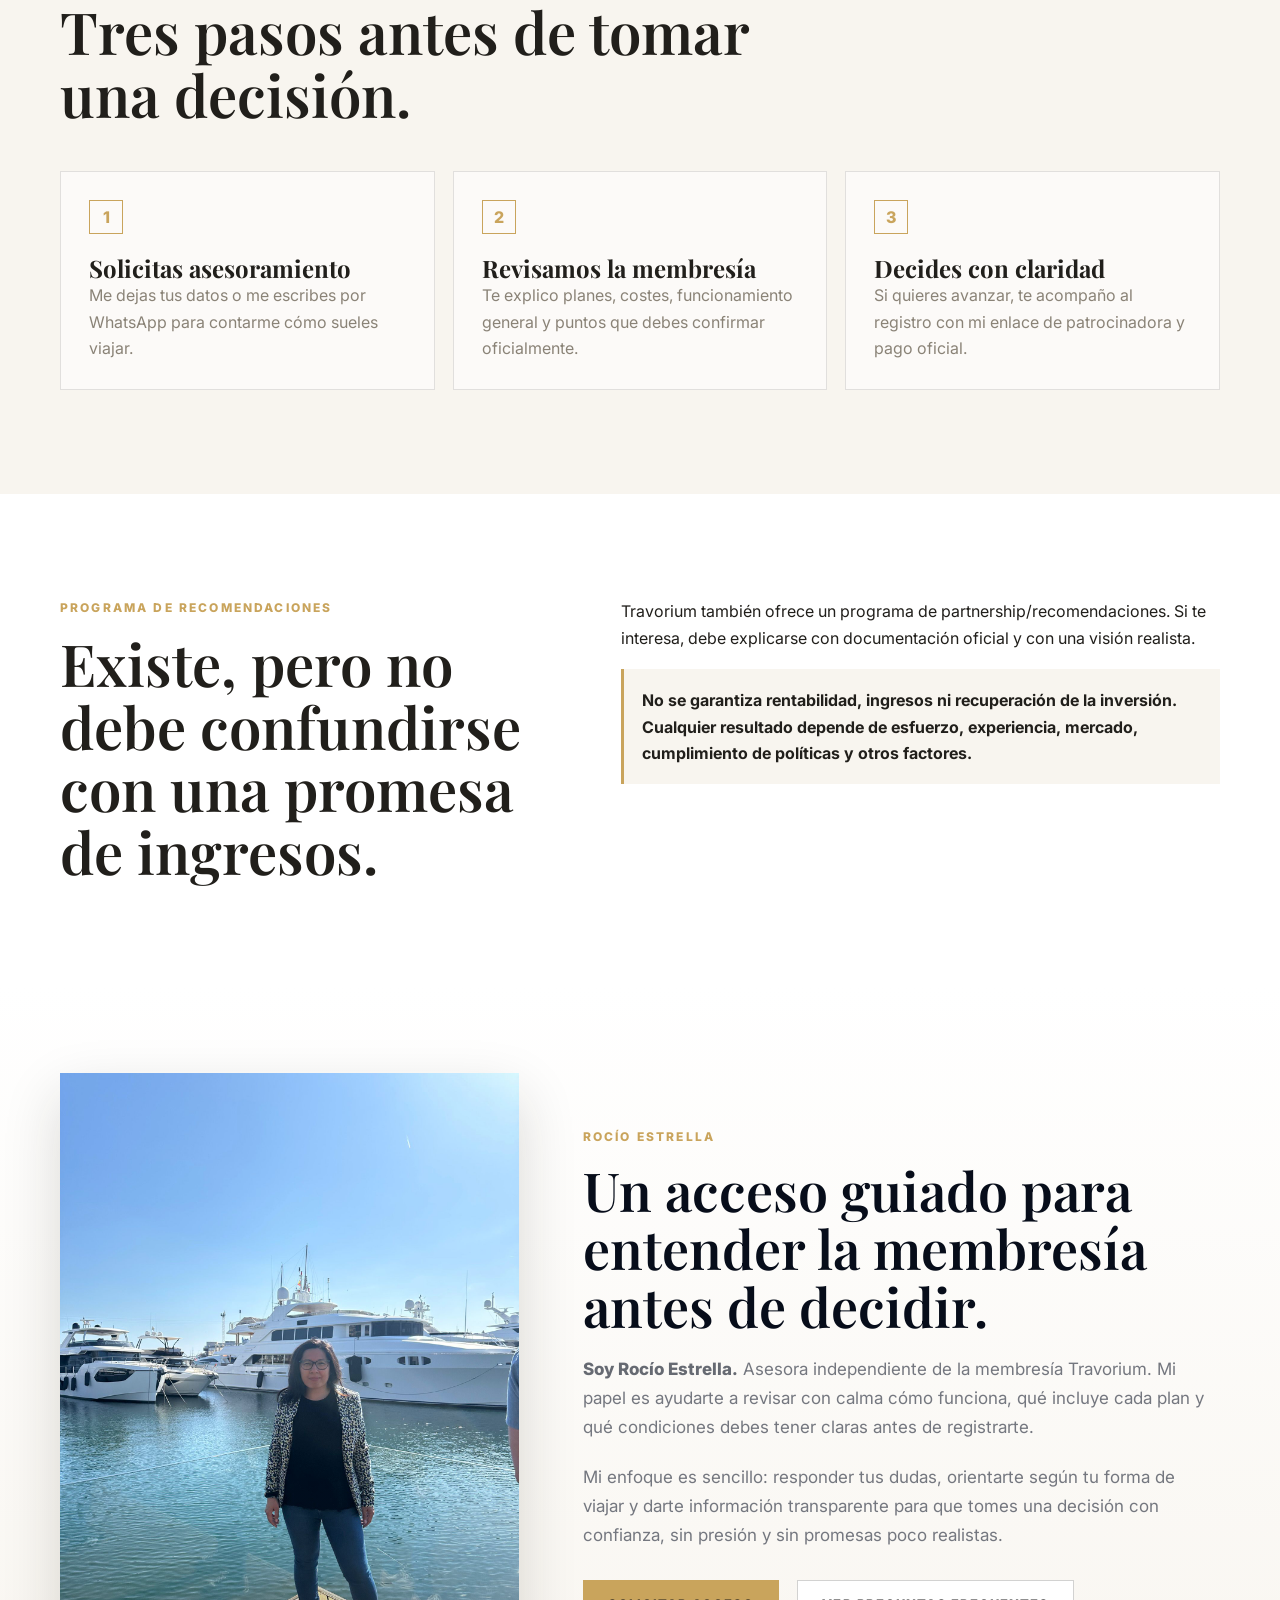
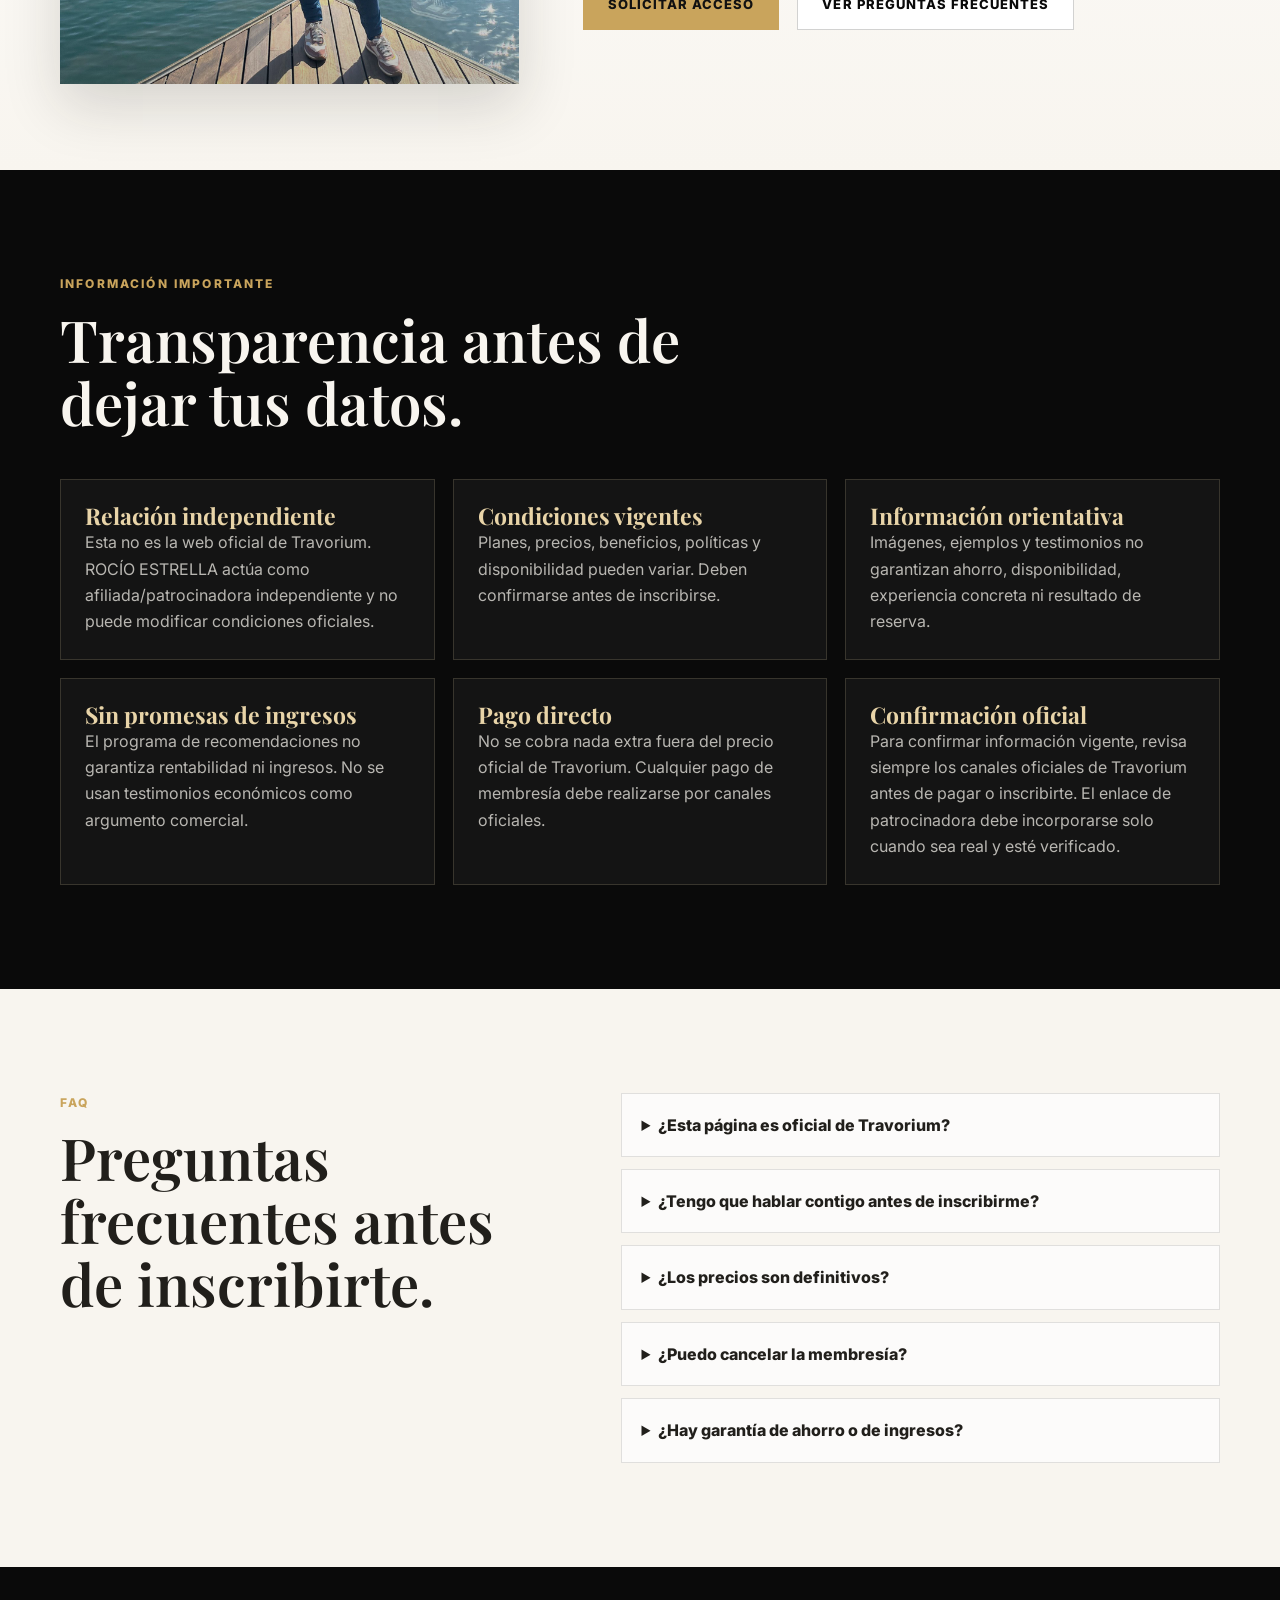
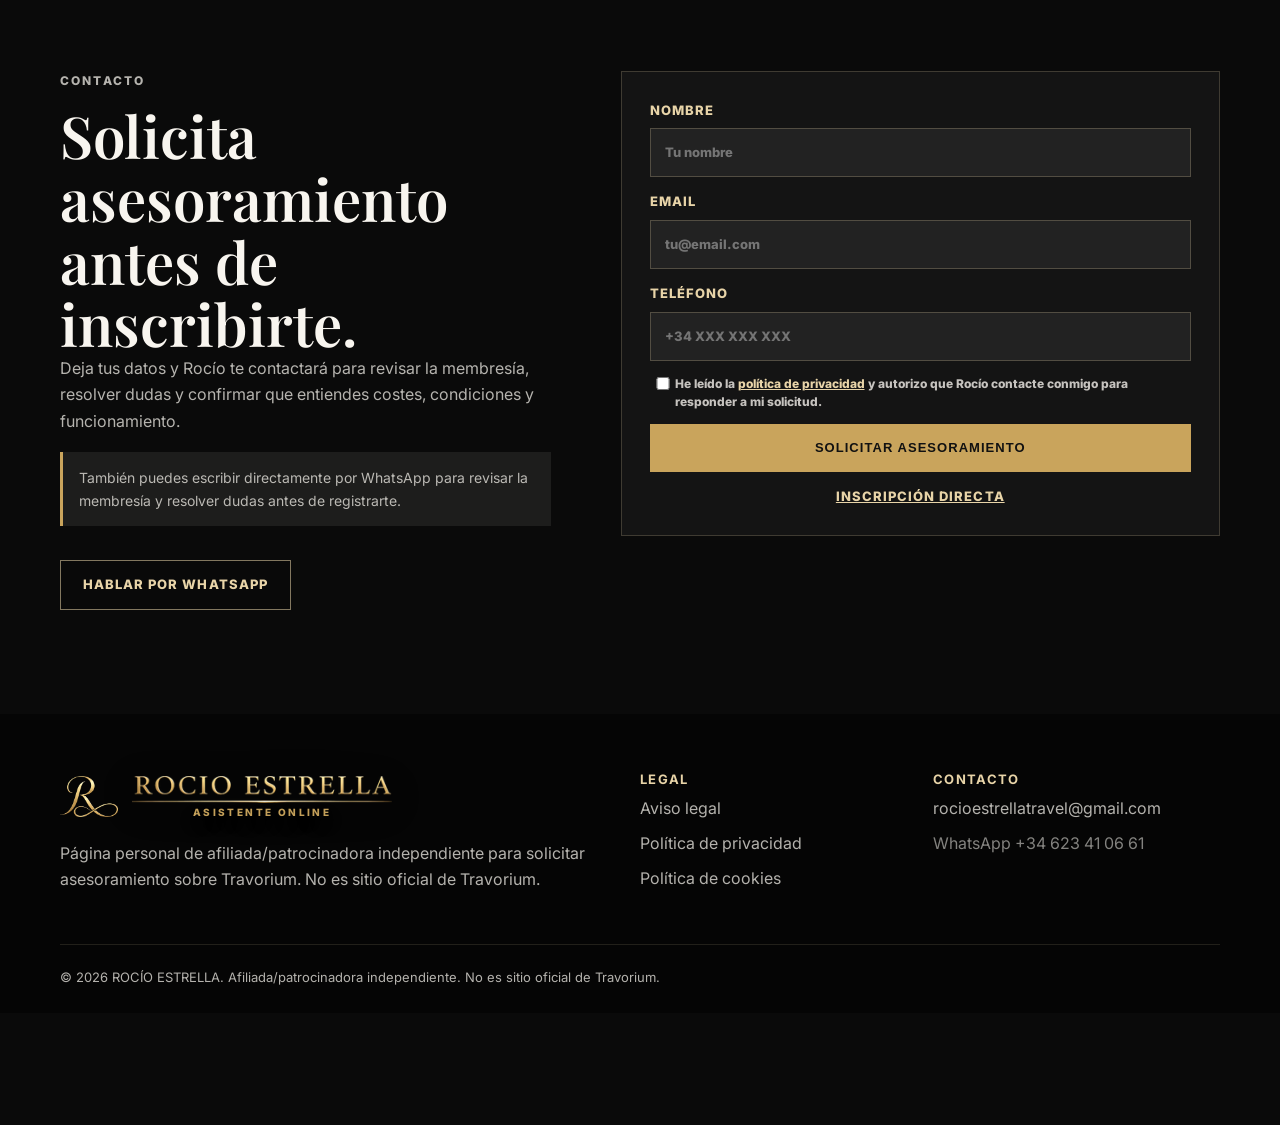
==== commit bdc4d22d: "Correct Spanish spelling and accents" ====
--- a/index.html
+++ b/index.html
@@ -3,31 +3,31 @@
 <head>
   <meta charset="UTF-8" />
   <meta name="viewport" content="width=device-width, initial-scale=1.0" />
-  <title>ROCIO ESTRELLA | Membresía de viajes Travorium</title>
-  <meta name="description" content="Landing personal de ROCIO ESTRELLA para solicitar asesoramiento sobre la membresía de viajes Travorium. Sitio de afiliada independiente, no oficial." />
+  <title>ROCÍO ESTRELLA | Membresía de viajes Travorium</title>
+  <meta name="description" content="Landing personal de ROCÍO ESTRELLA para solicitar asesoramiento sobre la membresía de viajes Travorium. Sitio de afiliada independiente, no oficial." />
   <link rel="preconnect" href="https://fonts.googleapis.com" />
   <link rel="preconnect" href="https://fonts.gstatic.com" crossorigin />
   <link href="https://fonts.googleapis.com/css2?family=Inter:wght@400;500;600;700;800&family=Playfair+Display:ital,wght@0,500;0,600;1,500&display=swap" rel="stylesheet" />
-  <link rel="stylesheet" href="css/style.css?v=20260928-1" />
+  <link rel="stylesheet" href="css/style.css?v=20260930-2" />
 </head>
 <body>
   <!-- Navbar -->
   <header class="site-header" data-header>
-    <a class="brand" href="#inicio" aria-label="ROCIO ESTRELLA inicio">
+    <a class="brand" href="/" aria-label="ROCÍO ESTRELLA inicio">
       <span class="brand-mark"><img src="assets/logo-rocio-mark-transparent.png" alt="" /></span>
       <span class="brand-lockup">
-        <img class="brand-wordmark" src="assets/logo-rocio-wordmark-transparent.png" alt="ROCIO ESTRELLA" />
+        <img class="brand-wordmark" src="assets/logo-rocio-wordmark-transparent.png" alt="ROCÍO ESTRELLA" />
         <span class="brand-subtitle">Asistente online</span>
       </span>
     </a>
 
-    <button class="menu-toggle" type="button" aria-label="Abrir menu" aria-expanded="false" data-menu-toggle>
+    <button class="menu-toggle" type="button" aria-label="Abrir menú" aria-expanded="false" data-menu-toggle>
       <span></span><span></span><span></span>
     </button>
 
     <nav class="main-nav" data-nav>
-      <a href="#inicio">Inicio</a>
-      <a href="#rocio">Rocio</a>
+      <a href="/">Inicio</a>
+      <a href="#rocio">Rocío</a>
       <a href="#beneficios">Beneficios</a>
       <a href="#planes">Planes</a>
       <a href="#destinos">Destinos</a>
@@ -37,7 +37,7 @@
       <a href="#contacto">Contacto</a>
     </nav>
 
-    <a class="nav-cta" href="#contacto">Solicitar asesoria</a>
+    <a class="nav-cta" href="#contacto">Solicitar asesoría</a>
   </header>
 
   <main>
@@ -175,7 +175,7 @@
               </button>
               <div>
                 <div class="association-title-row">
-                  <h3>Agregar programa de asociacion</h3>
+                  <h3>Agregar programa de asociación</h3>
                   <span>Opcional</span>
                 </div>
                 <p>Activa o desactiva el programa anual de recomendaciones antes de decidir si encaja contigo.</p>
@@ -183,7 +183,7 @@
               <div class="association-price">
                 <span class="old-price">$199.95</span>
                 <strong>$99.95</strong>
-                <small>/ ano</small>
+                <small>/ año</small>
               </div>
             </div>
           </article>
@@ -202,15 +202,15 @@
         </div>
         <div class="testimonial-grid">
           <blockquote>
-            <p>"¿La membresia encaja con mi forma real de viajar o me conviene comparar primero otros canales?"</p>
+            <p>"¿La membresía encaja con mi forma real de viajar o me conviene comparar primero otros canales?"</p>
             <cite>Uso esperado y presupuesto</cite>
           </blockquote>
           <blockquote>
-            <p>"¿Que costes iniciales, cuotas mensuales, renovaciones y condiciones debo confirmar antes de inscribirme?"</p>
+            <p>"¿Qué costes iniciales, cuotas mensuales, renovaciones y condiciones debo confirmar antes de inscribirme?"</p>
             <cite>Costes y condiciones</cite>
           </blockquote>
           <blockquote>
-            <p>"Si me interesa recomendarlo, ¿que se puede explicar sin prometer ingresos ni resultados?"</p>
+            <p>"Si me interesa recomendarlo, ¿qué se puede explicar sin prometer ingresos ni resultados?"</p>
             <cite>Programa de recomendaciones</cite>
           </blockquote>
         </div>
@@ -292,16 +292,16 @@
       </div>
     </section>
 
-    <!-- Rocio Estrella -->
+    <!-- Rocío Estrella -->
     <section class="section advisor-section" id="rocio">
       <div class="container advisor-layout">
         <figure class="advisor-photo">
-          <img src="assets/rocio-marina.jpeg" alt="Rocio Estrella en un puerto deportivo con yates" loading="lazy" />
+          <img src="assets/rocio-marina.jpeg" alt="Rocío Estrella en un puerto deportivo con yates" loading="lazy" />
         </figure>
         <div class="advisor-copy">
-          <p class="eyebrow">Rocio Estrella</p>
+          <p class="eyebrow">Rocío Estrella</p>
           <h2>Un acceso guiado para entender la membresía antes de decidir.</h2>
-          <p><strong>Soy Rocio Estrella.</strong> Asesora independiente de la membresía Travorium. Mi papel es ayudarte a revisar con calma cómo funciona, qué incluye cada plan y qué condiciones debes tener claras antes de registrarte.</p>
+          <p><strong>Soy Rocío Estrella.</strong> Asesora independiente de la membresía Travorium. Mi papel es ayudarte a revisar con calma cómo funciona, qué incluye cada plan y qué condiciones debes tener claras antes de registrarte.</p>
           <p>Mi enfoque es sencillo: responder tus dudas, orientarte según tu forma de viajar y darte información transparente para que tomes una decisión con confianza, sin presión y sin promesas poco realistas.</p>
           <div class="advisor-actions">
             <a class="button button-primary" href="#contacto">Solicitar acceso</a>
@@ -319,12 +319,12 @@
           <h2>Transparencia antes de dejar tus datos.</h2>
         </div>
         <div class="transparency-grid">
-          <article><h3>Relación independiente</h3><p>Esta no es la web oficial de Travorium. ROCIO ESTRELLA actúa como afiliada/patrocinadora independiente y no puede modificar condiciones oficiales.</p></article>
+          <article><h3>Relación independiente</h3><p>Esta no es la web oficial de Travorium. ROCÍO ESTRELLA actúa como afiliada/patrocinadora independiente y no puede modificar condiciones oficiales.</p></article>
           <article><h3>Condiciones vigentes</h3><p>Planes, precios, beneficios, políticas y disponibilidad pueden variar. Deben confirmarse antes de inscribirse.</p></article>
           <article><h3>Información orientativa</h3><p>Imágenes, ejemplos y testimonios no garantizan ahorro, disponibilidad, experiencia concreta ni resultado de reserva.</p></article>
           <article><h3>Sin promesas de ingresos</h3><p>El programa de recomendaciones no garantiza rentabilidad ni ingresos. No se usan testimonios económicos como argumento comercial.</p></article>
           <article><h3>Pago directo</h3><p>No se cobra nada extra fuera del precio oficial de Travorium. Cualquier pago de membresía debe realizarse por canales oficiales.</p></article>
-          <article><h3>Confirmacion oficial</h3><p>Para confirmar informacion vigente, revisa siempre los canales oficiales de Travorium antes de pagar o inscribirte. El enlace de patrocinadora debe incorporarse solo cuando sea real y este verificado.</p></article>
+          <article><h3>Confirmación oficial</h3><p>Para confirmar información vigente, revisa siempre los canales oficiales de Travorium antes de pagar o inscribirte. El enlace de patrocinadora debe incorporarse solo cuando sea real y esté verificado.</p></article>
         </div>
       </div>
     </section>
@@ -339,7 +339,7 @@
         <div class="faq-list">
           <details>
             <summary>¿Esta página es oficial de Travorium?</summary>
-            <p>No. Es una landing personal de ROCIO ESTRELLA como afiliada/patrocinadora independiente. La información oficial debe confirmarse en Travorium.</p>
+            <p>No. Es una landing personal de ROCÍO ESTRELLA como afiliada/patrocinadora independiente. La información oficial debe confirmarse en Travorium.</p>
           </details>
           <details>
             <summary>¿Tengo que hablar contigo antes de inscribirme?</summary>
@@ -367,8 +367,8 @@
         <div>
           <p class="eyebrow">Contacto</p>
           <h2>Solicita asesoramiento antes de inscribirte.</h2>
-          <p>Deja tus datos y Rocio te contactara para revisar la membresia, resolver dudas y confirmar que entiendes costes, condiciones y funcionamiento.</p>
-          <p class="form-note">Tambien puedes escribir directamente por WhatsApp para revisar la membresia y resolver dudas antes de registrarte.</p>
+          <p>Deja tus datos y Rocío te contactará para revisar la membresía, resolver dudas y confirmar que entiendes costes, condiciones y funcionamiento.</p>
+          <p class="form-note">También puedes escribir directamente por WhatsApp para revisar la membresía y resolver dudas antes de registrarte.</p>
           <a class="button button-secondary light" href="#" data-whatsapp-link data-whatsapp-number="34623410661">Hablar por WhatsApp</a>
         </div>
 
@@ -384,11 +384,11 @@
           </label>
           <label class="check">
             <input type="checkbox" required />
-            <span>He leido la <a href="privacidad.html">politica de privacidad</a> y autorizo que Rocio contacte conmigo para responder a mi solicitud.</span>
+            <span>He leído la <a href="/privacidad">política de privacidad</a> y autorizo que Rocío contacte conmigo para responder a mi solicitud.</span>
           </label>
           <button class="button button-primary full" type="submit">Solicitar asesoramiento</button>
           <p class="form-status" data-form-status role="status" aria-live="polite"></p>
-          <a class="direct-link" href="https://travorium.com/enroll.php?sponsor=255599" target="_blank" rel="noopener">Inscripcion directa</a>
+          <a class="direct-link" href="https://travorium.com/enroll.php?sponsor=255599" target="_blank" rel="noopener">Inscripción directa</a>
         </form>
       </div>
     </section>
@@ -417,10 +417,10 @@
   <footer class="site-footer">
     <div class="container footer-grid">
       <div>
-        <a class="brand footer-brand" href="#inicio">
+        <a class="brand footer-brand" href="/">
           <span class="brand-mark"><img src="assets/logo-rocio-mark-transparent.png" alt="" /></span>
           <span class="brand-lockup">
-            <img class="brand-wordmark" src="assets/logo-rocio-wordmark-transparent.png" alt="ROCIO ESTRELLA" />
+            <img class="brand-wordmark" src="assets/logo-rocio-wordmark-transparent.png" alt="ROCÍO ESTRELLA" />
             <span class="brand-subtitle">Asistente online</span>
           </span>
         </a>
@@ -428,9 +428,9 @@
       </div>
       <div>
         <h3>Legal</h3>
-        <a href="aviso-legal.html">Aviso legal</a>
-        <a href="privacidad.html">Política de privacidad</a>
-        <a href="cookies.html">Política de cookies</a>
+        <a href="/aviso-legal">Aviso legal</a>
+        <a href="/privacidad">Política de privacidad</a>
+        <a href="/cookies">Política de cookies</a>
       </div>
       <div>
         <h3>Contacto</h3>
@@ -438,9 +438,9 @@
         <span class="footer-muted">WhatsApp +34 623 41 06 61</span>
       </div>
     </div>
-    <p class="copyright">© 2026 ROCIO ESTRELLA. Afiliada/patrocinadora independiente. No es sitio oficial de Travorium.</p>
+    <p class="copyright">© 2026 ROCÍO ESTRELLA. Afiliada/patrocinadora independiente. No es sitio oficial de Travorium.</p>
   </footer>
 
-  <script src="js/script.js?v=20260930-1"></script>
+  <script src="js/script.js?v=20260930-2"></script>
 </body>
 </html>
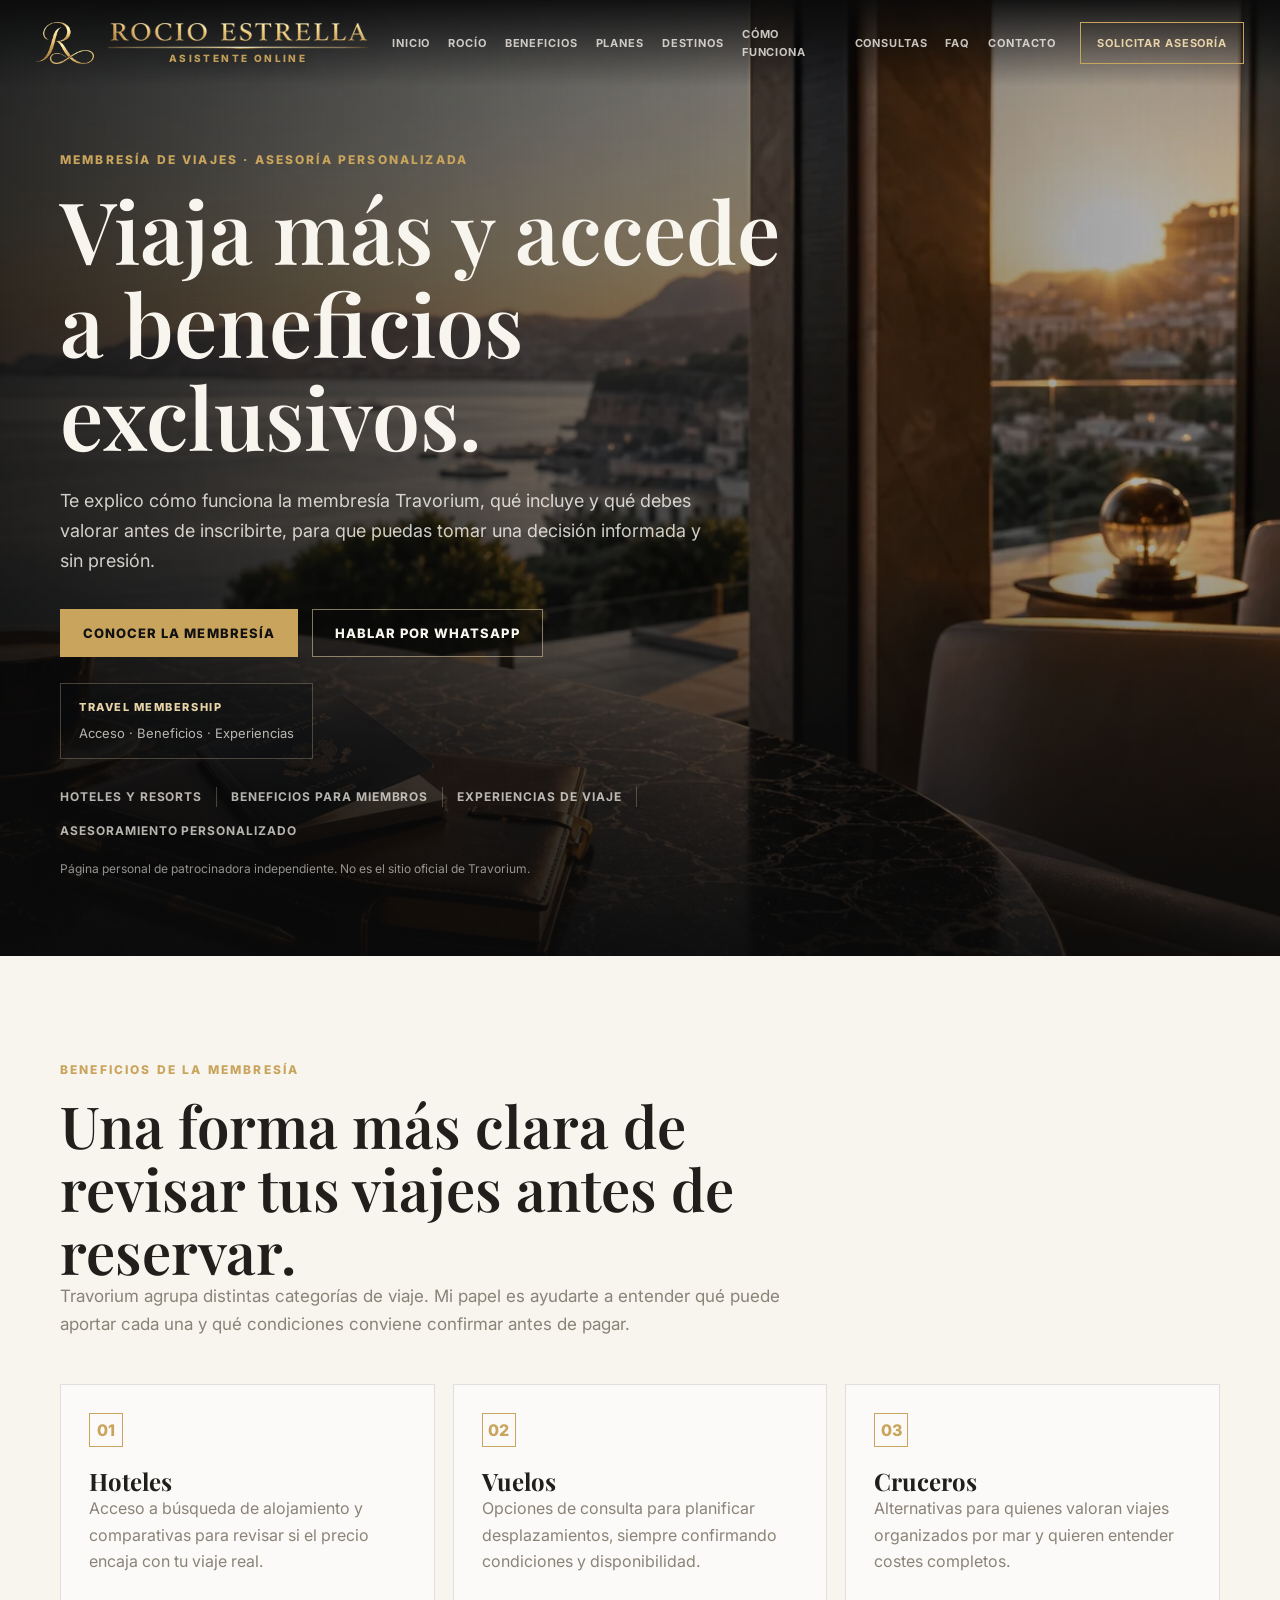
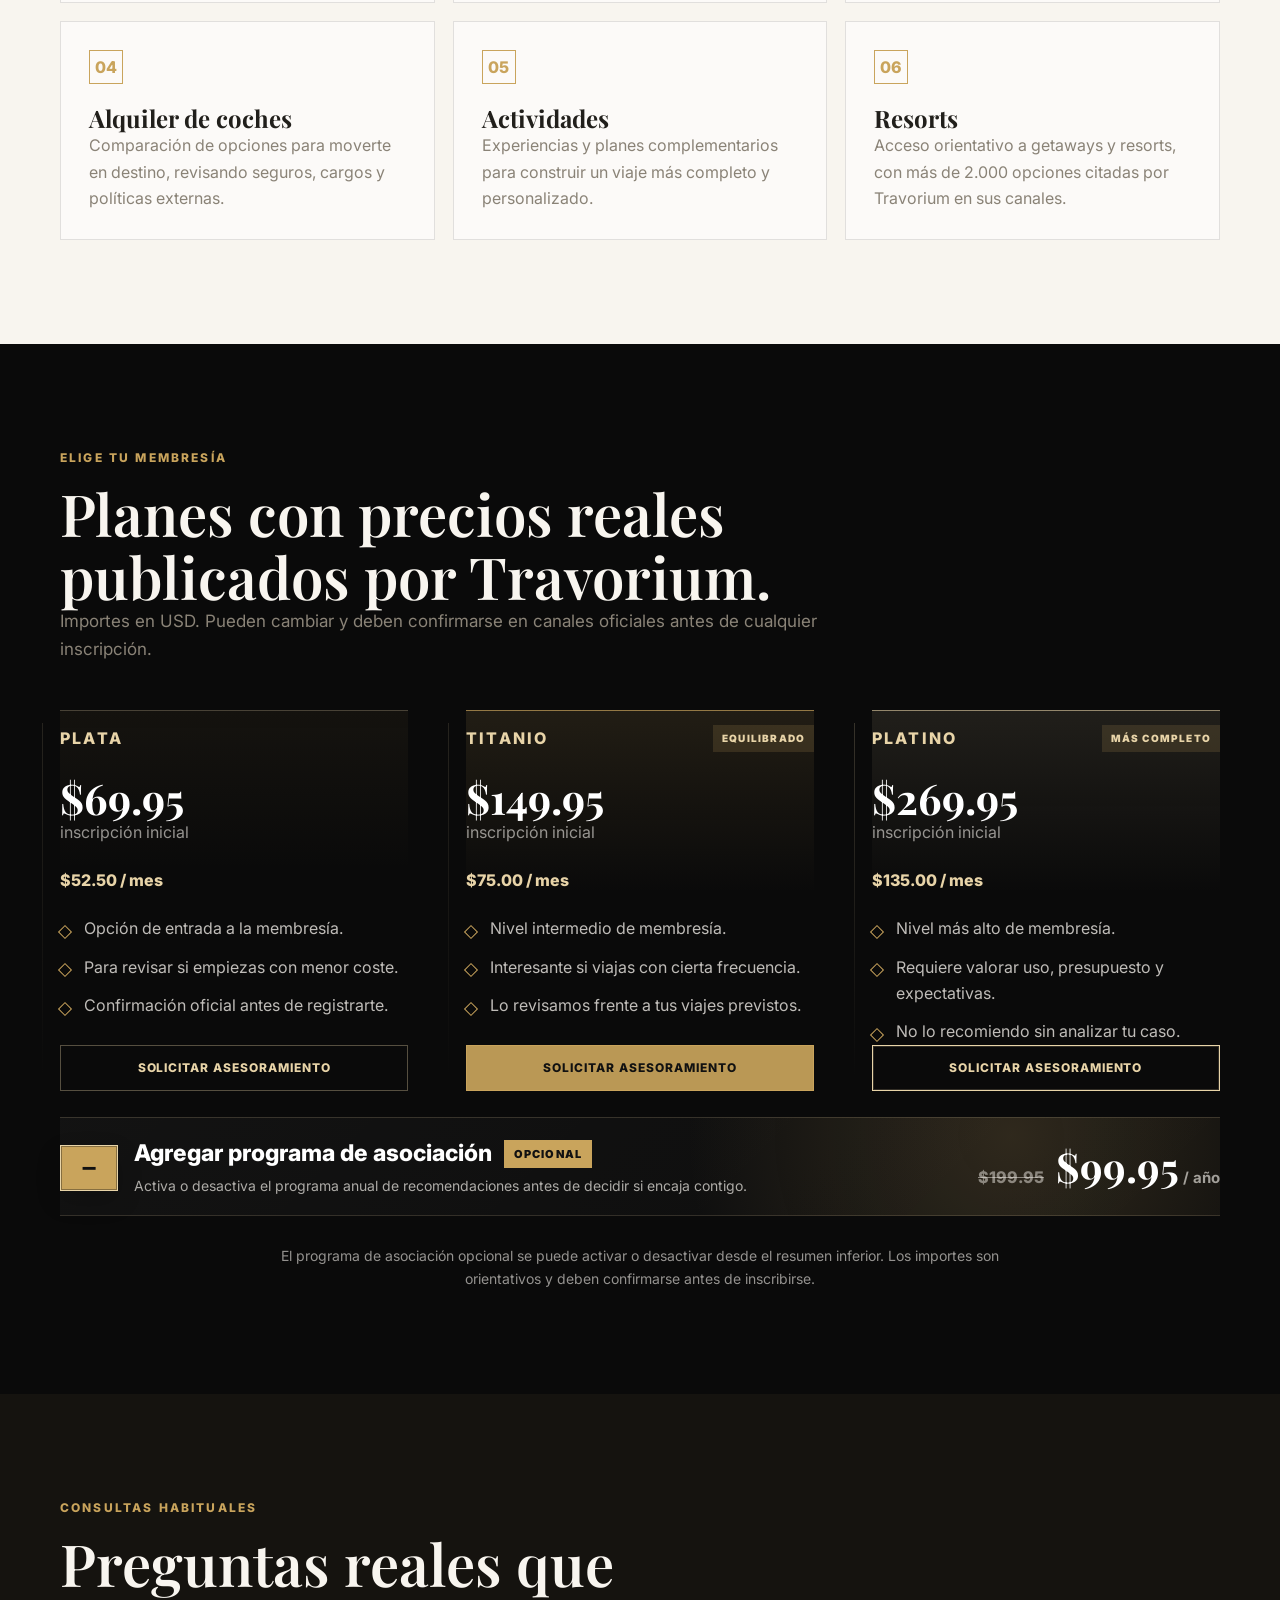
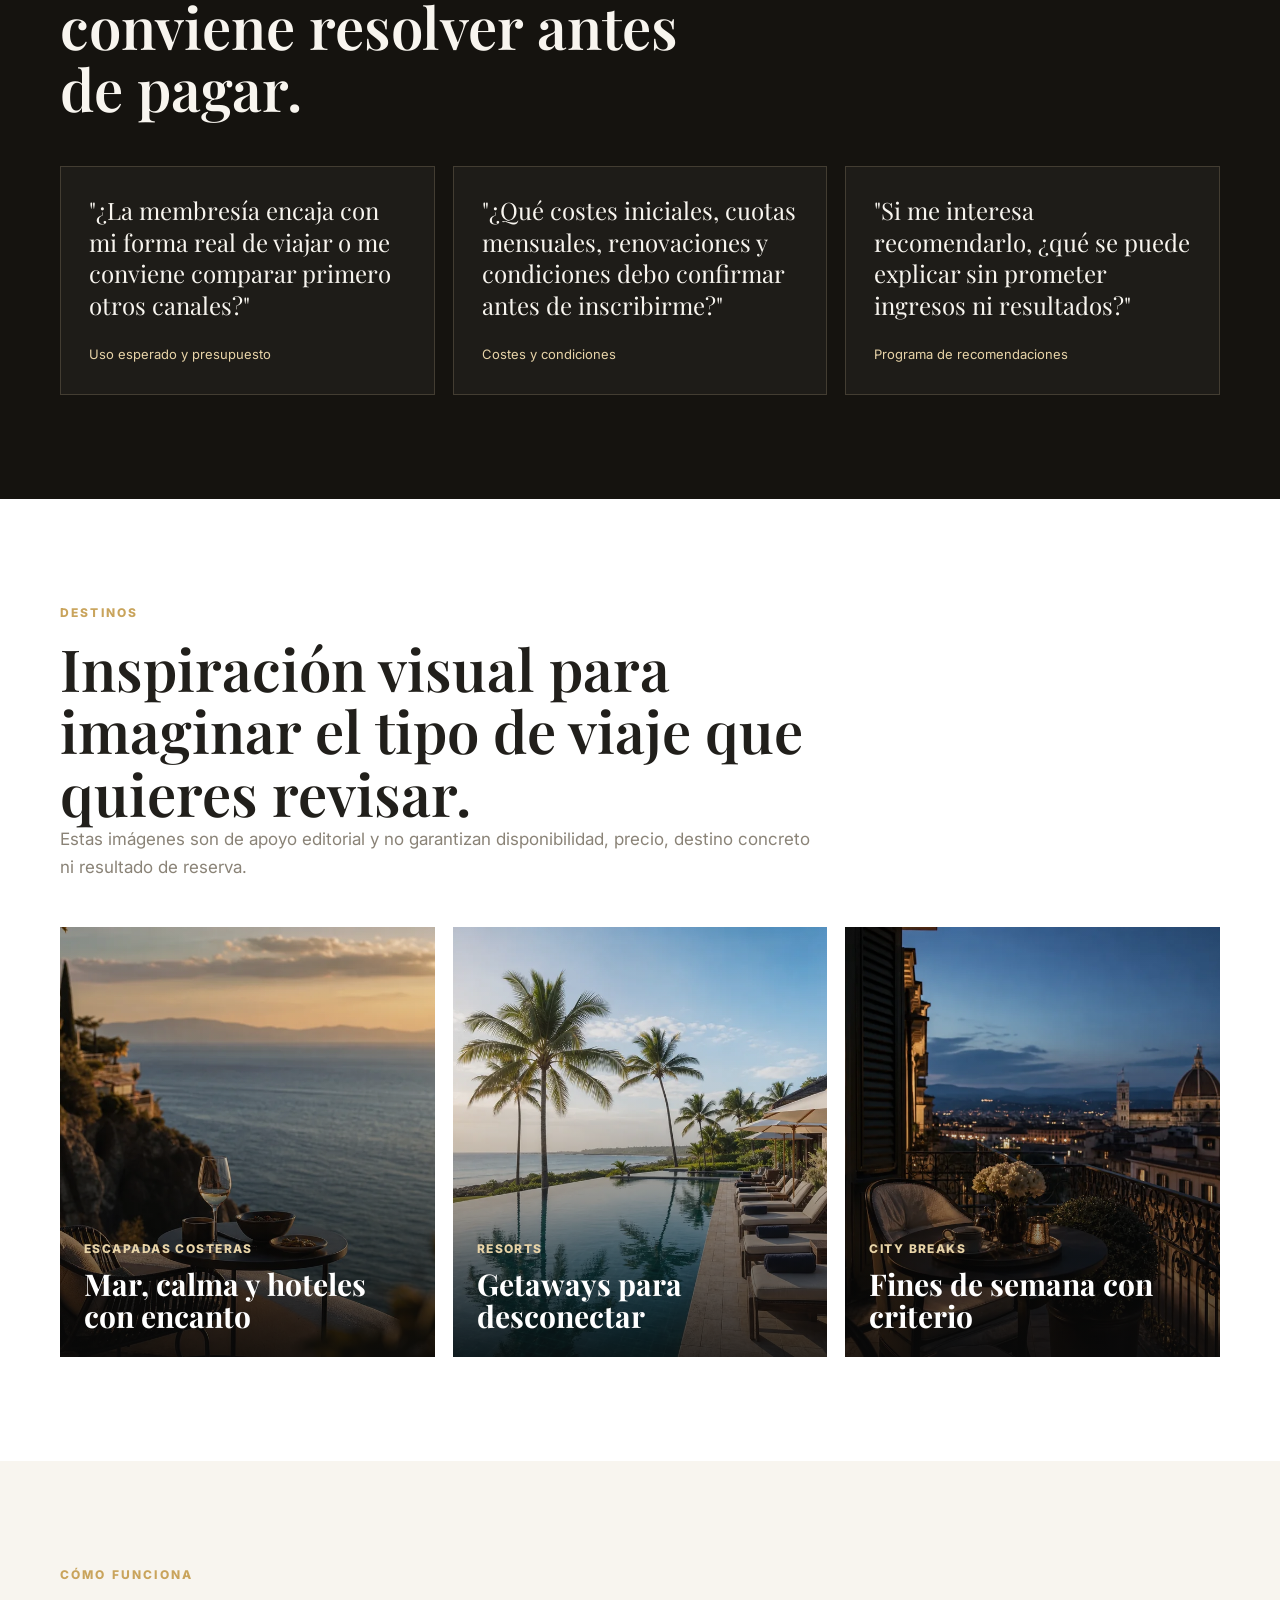
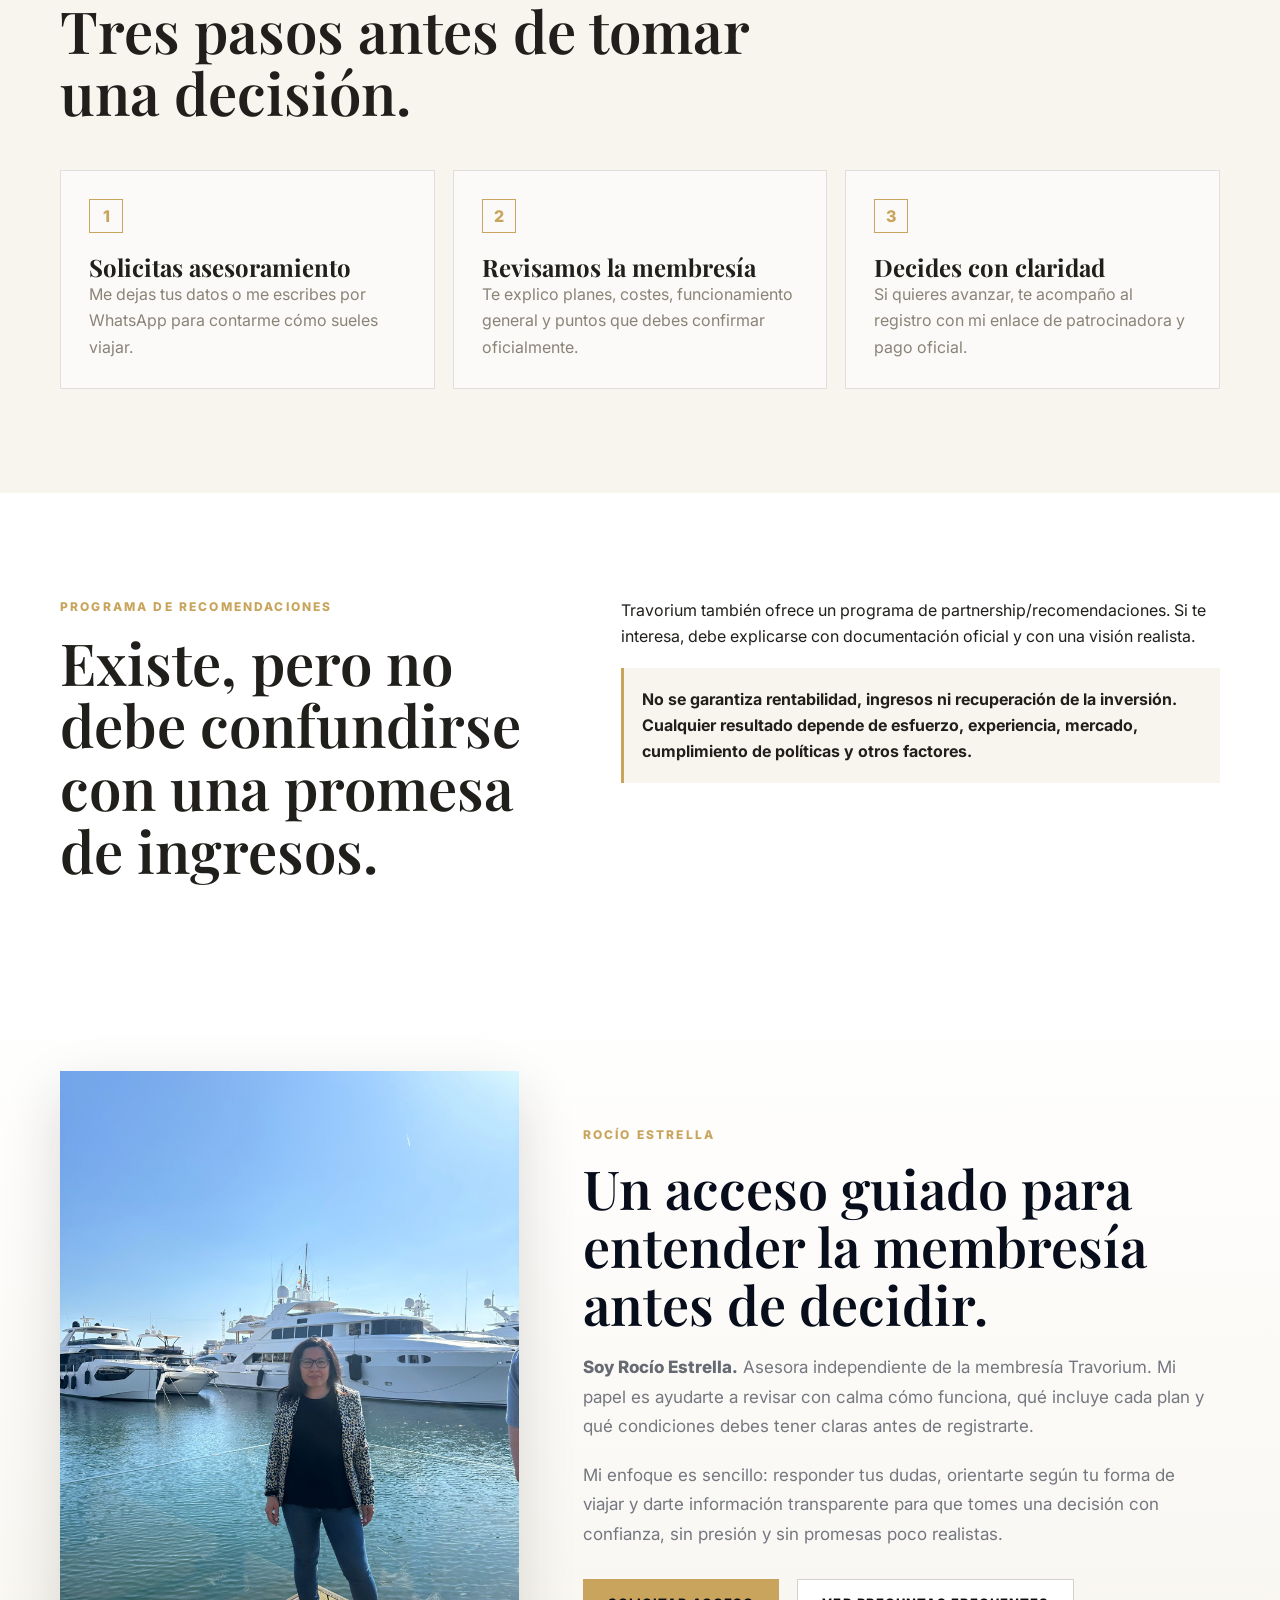
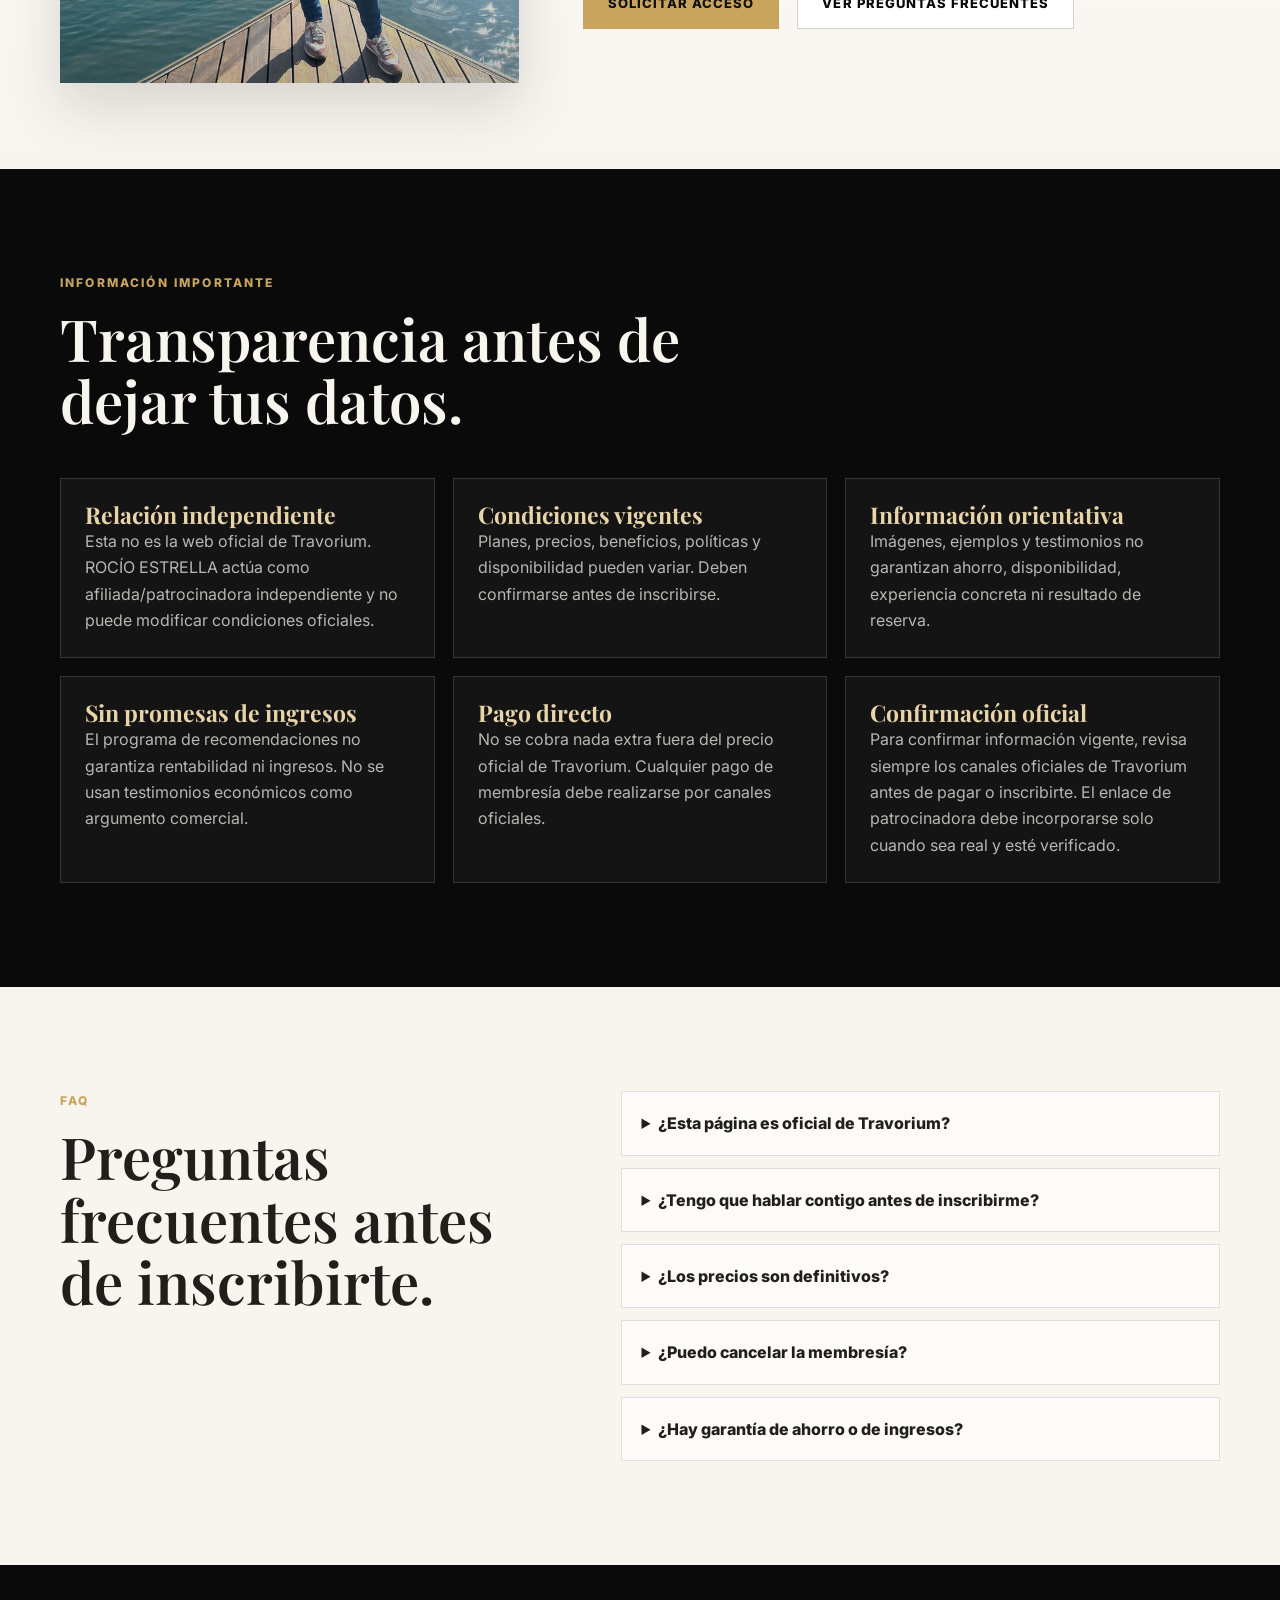
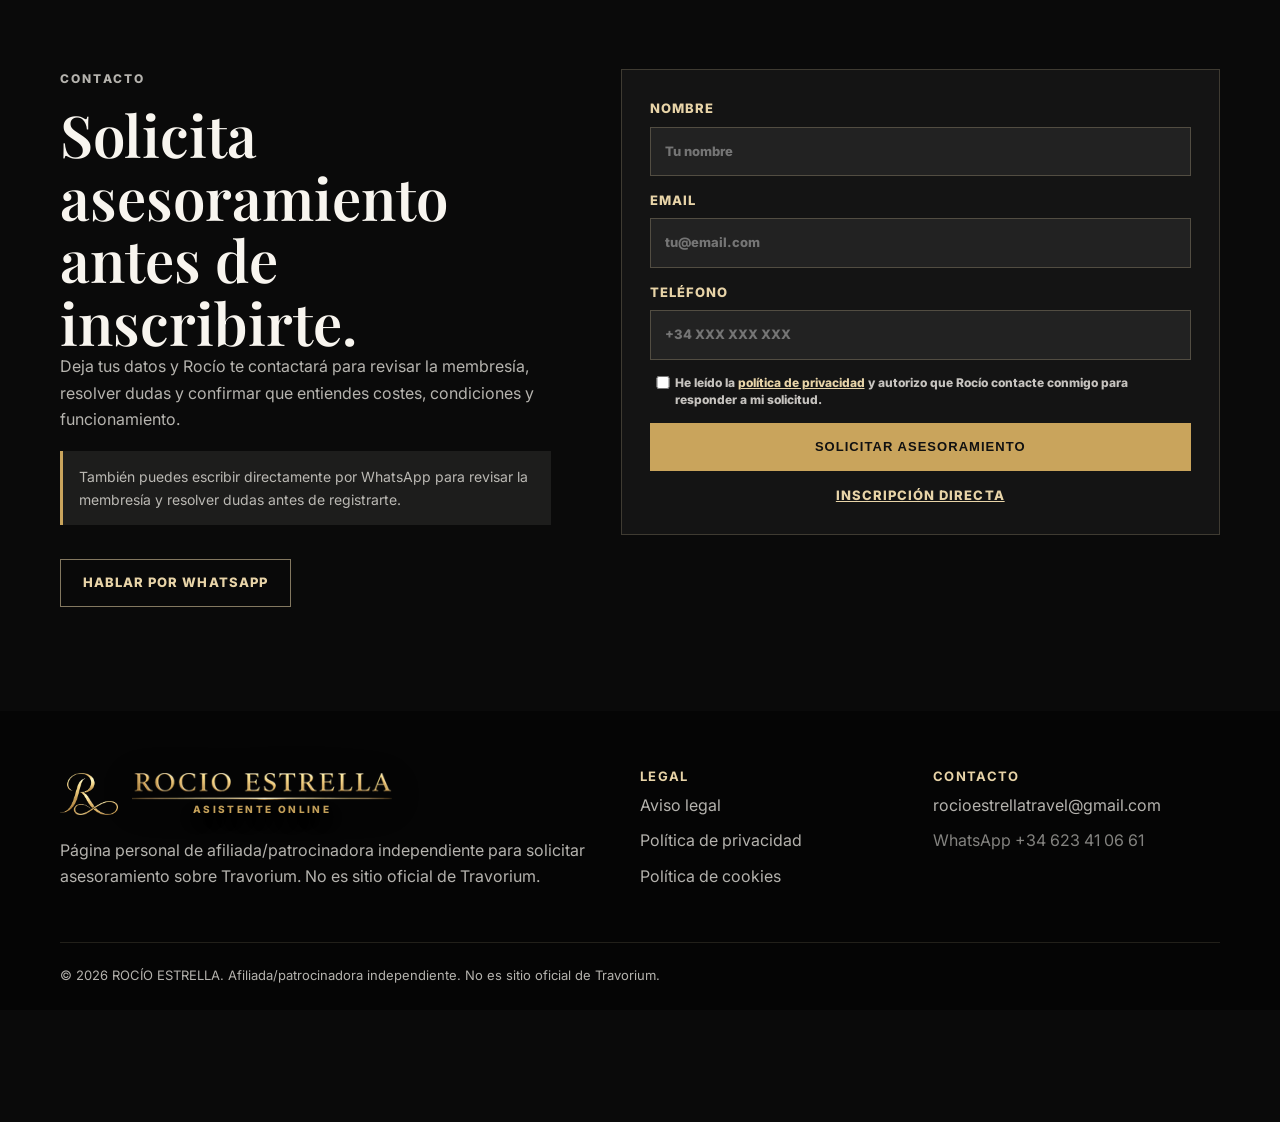
==== commit 7666c0b0: "Add Rocio favicon" ====
--- a/index.html
+++ b/index.html
@@ -5,6 +5,8 @@
   <meta name="viewport" content="width=device-width, initial-scale=1.0" />
   <title>ROCÍO ESTRELLA | Membresía de viajes Travorium</title>
   <meta name="description" content="Landing personal de ROCÍO ESTRELLA para solicitar asesoramiento sobre la membresía de viajes Travorium. Sitio de afiliada independiente, no oficial." />
+  <link rel="icon" type="image/png" href="/assets/favicon.png" />
+  <link rel="apple-touch-icon" href="/assets/favicon.png" />
   <link rel="preconnect" href="https://fonts.googleapis.com" />
   <link rel="preconnect" href="https://fonts.gstatic.com" crossorigin />
   <link href="https://fonts.googleapis.com/css2?family=Inter:wght@400;500;600;700;800&family=Playfair+Display:ital,wght@0,500;0,600;1,500&display=swap" rel="stylesheet" />
--- a/css/style.css
+++ b/css/style.css
@@ -12,7 +12,10 @@
 
 /* Base */
 * { box-sizing: border-box; }
-html { scroll-behavior: smooth; }
+html {
+  overflow-x: hidden;
+  scroll-behavior: smooth;
+}
 body {
   margin: 0;
   padding-bottom: 112px;
@@ -20,6 +23,7 @@
   color: var(--color-ink);
   font-family: var(--font-sans);
   line-height: 1.65;
+  overflow-x: hidden;
 }
 
 img { max-width: 100%; display: block; }
@@ -202,13 +206,16 @@
   display: inline-flex;
   align-items: center;
   justify-content: center;
+  min-width: 0;
   min-height: 48px;
   padding: 13px 22px;
   border: 1px solid transparent;
   font-size: 13px;
   font-weight: 800;
   letter-spacing: 0.08em;
+  line-height: 1.2;
   text-decoration: none;
+  text-align: center;
   text-transform: uppercase;
   cursor: pointer;
 }
@@ -1053,6 +1060,11 @@
   display: block;
   margin: 9px 0;
   color: rgba(248, 245, 239, 0.52);
+}
+
+.site-footer a,
+.footer-muted {
+  overflow-wrap: anywhere;
 }
 
 .site-footer a:hover { color: var(--color-gold-light); }
@@ -1248,35 +1260,66 @@
   .association-price { text-align: left; }
   .association-toggle { width: 100%; }
   .association-summary .button { width: 100%; }
-  body { padding-bottom: 230px; }
+  body { padding-bottom: 112px; }
   .sticky-price-bar { padding: 12px 14px; }
-  .sticky-price-inner { grid-template-columns: 1fr; }
+  .sticky-price-inner { grid-template-columns: minmax(0, 1fr) auto; }
+  .sticky-plan,
+  .sticky-association-toggle { display: none; }
   .sticky-plan strong,
   .sticky-total strong { font-size: 22px; }
-  .sticky-association-toggle,
-  .sticky-cta { width: 100%; }
+  .sticky-cta {
+    width: auto;
+    min-width: 180px;
+  }
   .legal-header .nav-cta { display: inline-flex; }
 }
 
 @media (max-width: 560px) {
   .container { width: min(100% - 28px, 1160px); }
-  .site-header { gap: 12px; }
+  .site-header {
+    gap: 10px;
+    padding: 12px 14px;
+  }
   .brand {
-    grid-template-columns: 44px minmax(0, 190px);
-    gap: 10px;
-  }
-  .brand-mark { width: 44px; height: 38px; }
-  .brand-wordmark { width: 190px; max-width: 54vw; }
-  .brand-subtitle { font-size: 8px; letter-spacing: 0.2em; }
-  .hero h1 { font-size: 40px; }
+    grid-template-columns: 38px minmax(0, 150px);
+    gap: 8px;
+  }
+  .brand-mark { width: 38px; height: 34px; }
+  .brand-wordmark { width: 150px; max-width: 48vw; }
+  .brand-subtitle { font-size: 7px; letter-spacing: 0.18em; }
+  .menu-toggle {
+    width: 40px;
+    height: 40px;
+  }
+  .main-nav {
+    top: 66px;
+    left: 14px;
+    right: 14px;
+  }
+  .hero {
+    min-height: 82vh;
+    padding-top: 118px;
+  }
+  .hero h1 { font-size: 38px; }
   .hero-copy { font-size: 16px; }
   .hero-actions { align-items: stretch; flex-direction: column; }
   .advisor-actions { align-items: stretch; flex-direction: column; }
   .button { width: 100%; padding-inline: 14px; }
   .advisor-actions .button { padding-inline: 18px; }
+  .section-heading { margin-bottom: 34px; }
+  h2 { font-size: 32px; }
+  h3 { font-size: 22px; }
   .advisor-photo,
   .advisor-photo img { min-height: 390px; }
   .advisor-photo img { object-position: 51% 50%; }
+  .benefit-grid article,
+  .steps article,
+  blockquote,
+  .transparency-grid article { padding: 22px; }
+  blockquote p { font-size: 22px; }
+  .destination-card,
+  .destination-card img { min-height: 360px; }
+  .destination-card h3 { font-size: 26px; }
   .button-subtle { align-self: flex-start; width: auto; padding-inline: 2px; }
   .membership-badge { width: 100%; padding: 13px 15px; }
   .trust-row { gap: 10px 12px; font-size: 11px; }
@@ -1284,14 +1327,36 @@
   .trust-row span { border-right: 0; padding-right: 0; }
   .hero-disclaimer { font-size: 11px; }
   .contact-form { padding: 20px; }
+  body { padding-bottom: 132px; }
+  .sticky-price-bar { padding: 10px 12px; }
+  .sticky-price-inner {
+    grid-template-columns: 1fr;
+    gap: 8px;
+  }
+  .sticky-total {
+    display: flex;
+    align-items: baseline;
+    justify-content: space-between;
+    gap: 12px;
+  }
+  .sticky-total span { font-size: 10px; }
+  .sticky-total strong { font-size: 20px; }
+  .sticky-cta {
+    width: 100%;
+    min-height: 44px;
+  }
   .legal-header {
     position: relative;
+    align-items: flex-start;
+    flex-wrap: wrap;
   }
   .legal-nav {
     display: flex;
     position: static;
+    width: 100%;
     flex-direction: row;
     flex-wrap: wrap;
+    gap: 12px;
     padding: 0;
     border: 0;
     background: transparent;
@@ -1299,6 +1364,12 @@
   .legal-header .brand {
     grid-template-columns: 38px minmax(0, 150px);
   }
+  .legal-header .nav-cta {
+    width: auto;
+    margin-left: auto;
+    padding: 9px 12px;
+    font-size: 10px;
+  }
   .legal-content {
     width: min(100% - 28px, 860px);
     padding: 24px;
@@ -1314,3 +1385,23 @@
     overflow-x: auto;
   }
 }
+
+@media (max-width: 380px) {
+  .brand {
+    grid-template-columns: 34px minmax(0, 132px);
+  }
+  .brand-mark { width: 34px; height: 30px; }
+  .brand-wordmark { width: 132px; }
+  .brand-subtitle {
+    font-size: 6px;
+    letter-spacing: 0.16em;
+  }
+  .hero h1 { font-size: 34px; }
+  h2 { font-size: 29px; }
+  .button {
+    font-size: 12px;
+    letter-spacing: 0.06em;
+  }
+  .advisor-photo,
+  .advisor-photo img { min-height: 340px; }
+}
